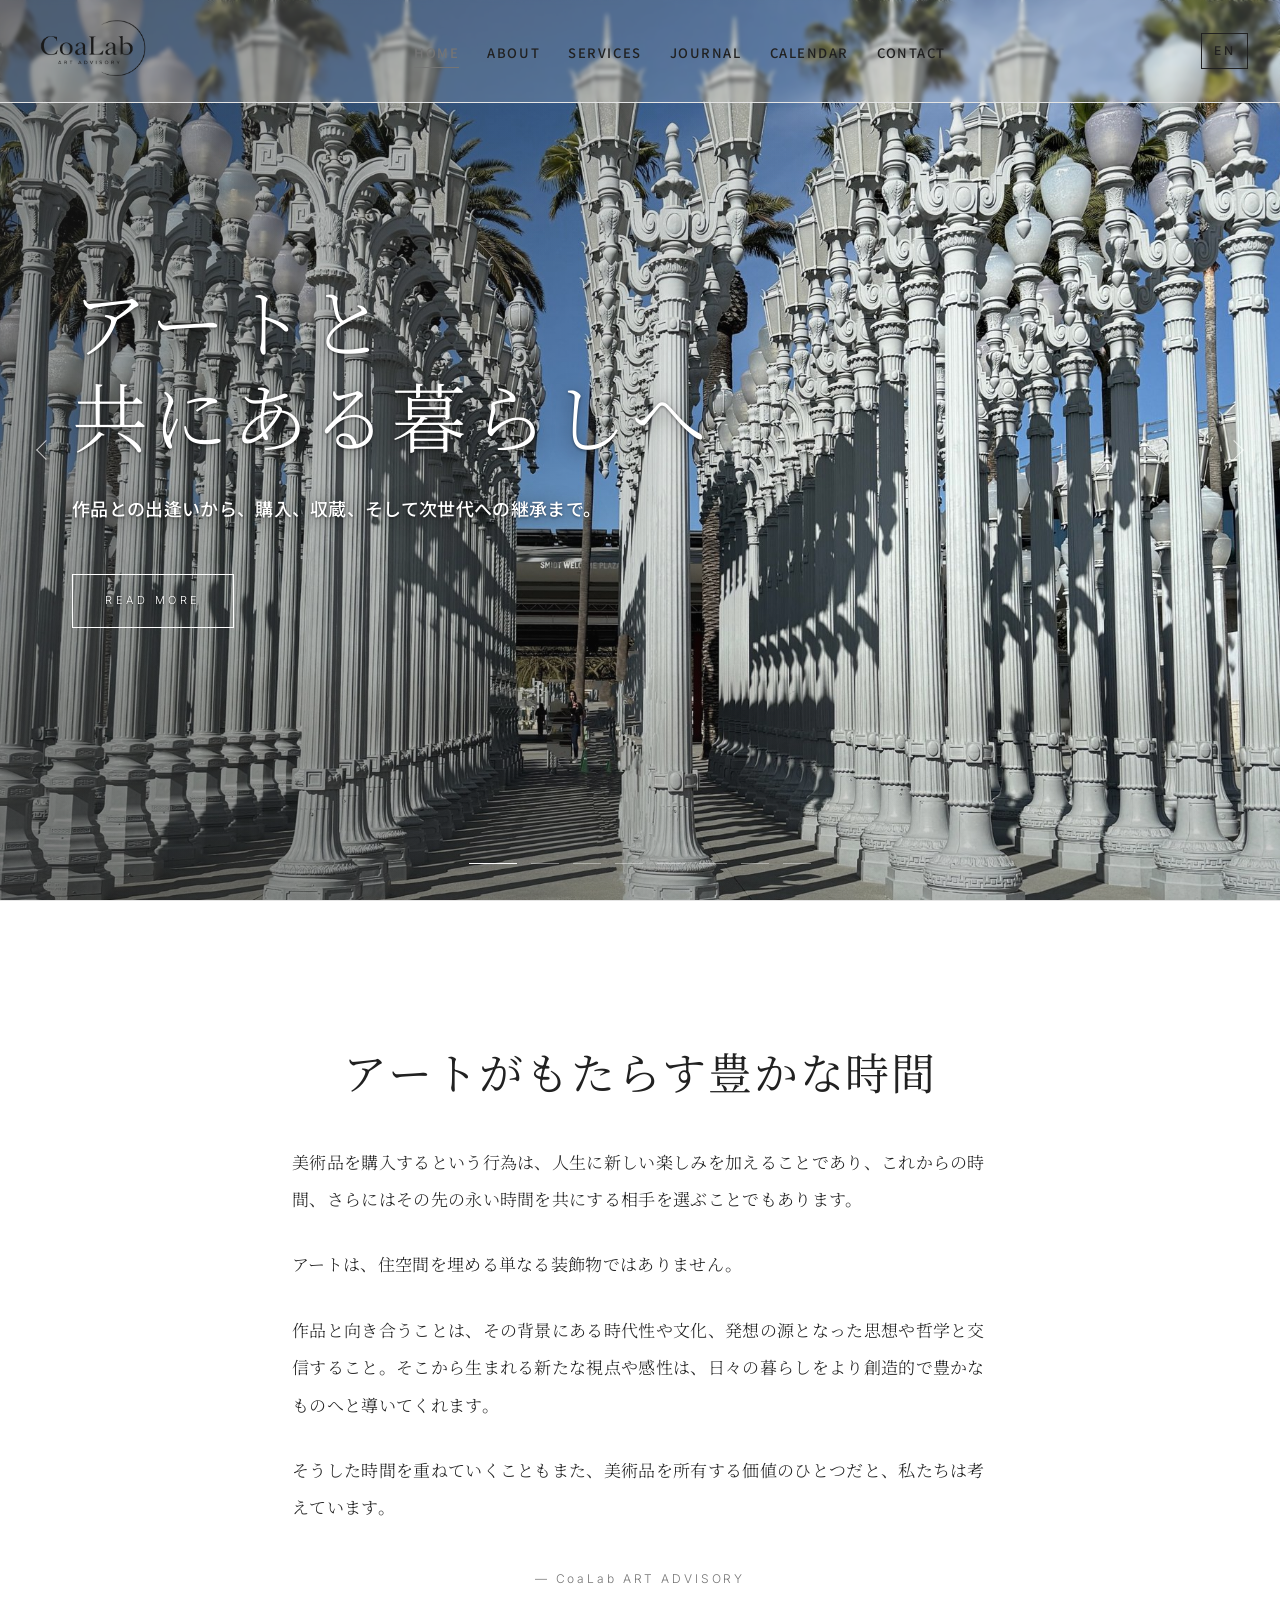
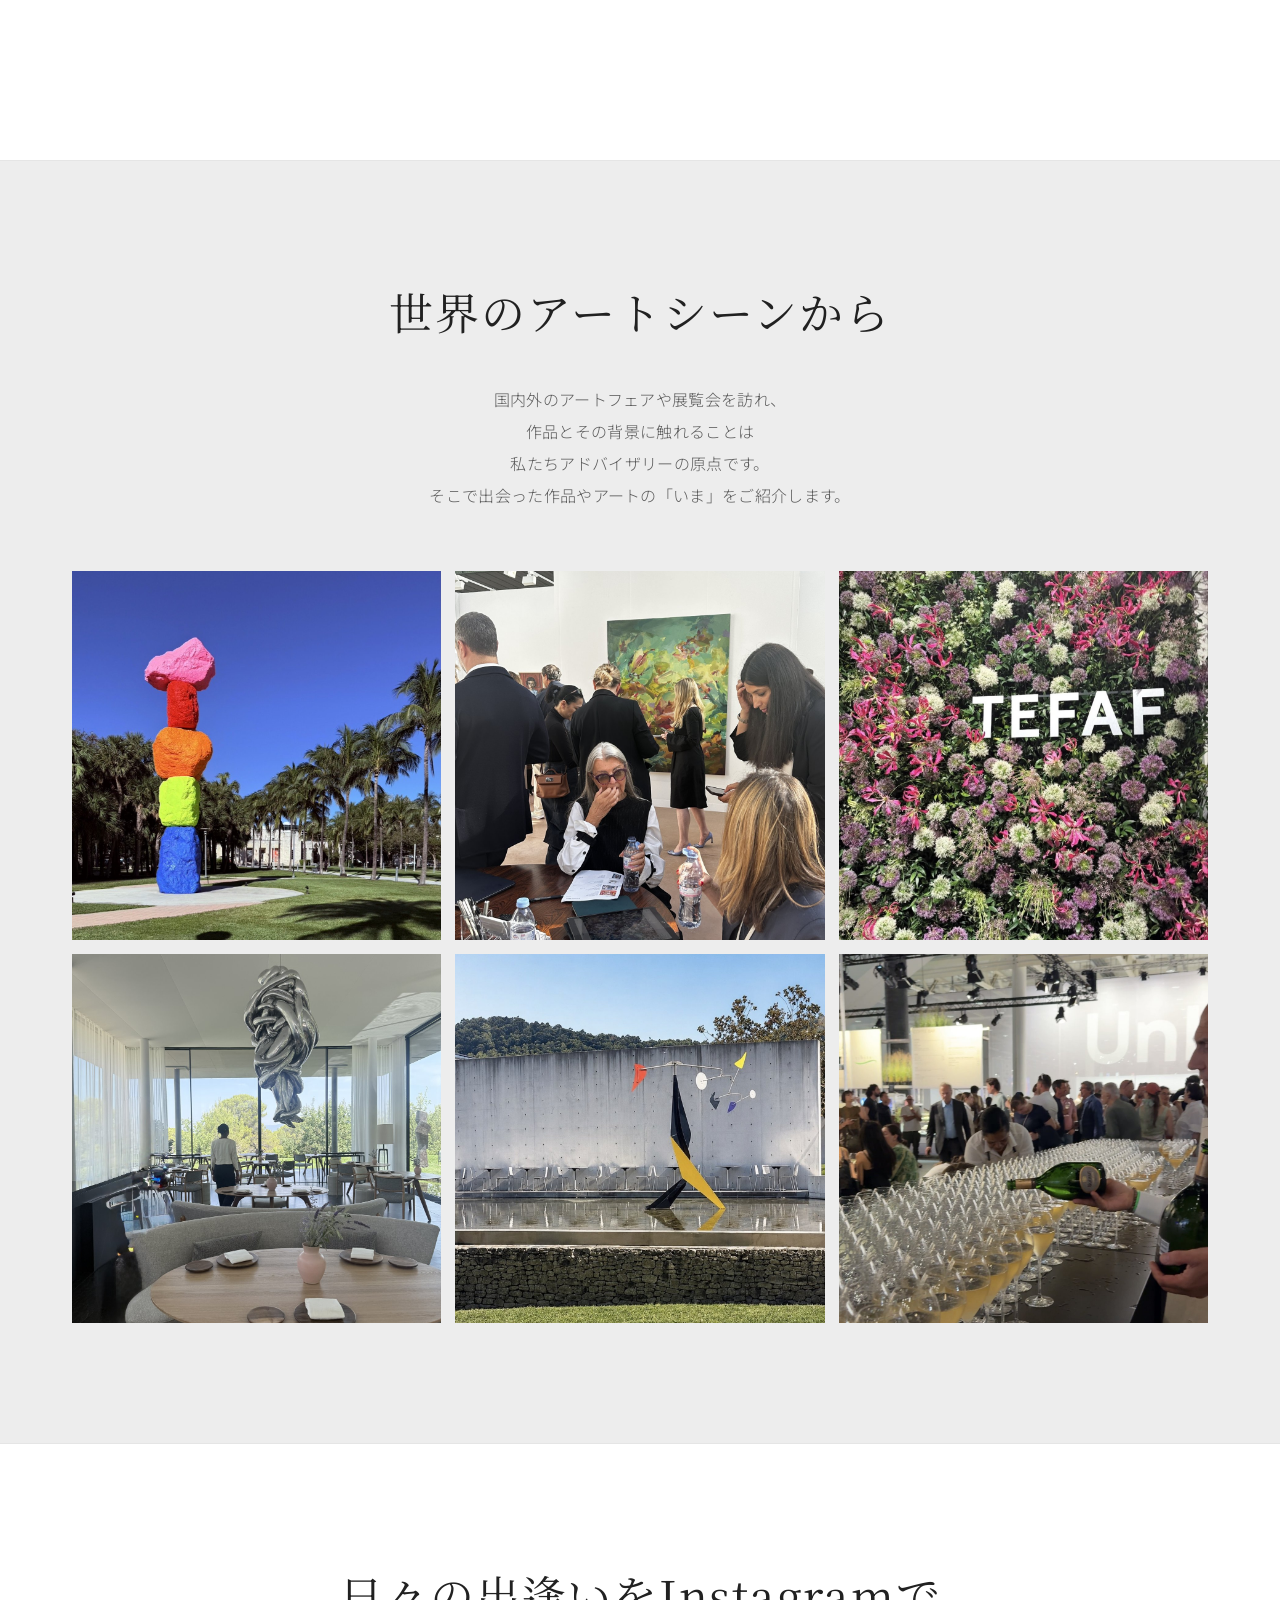
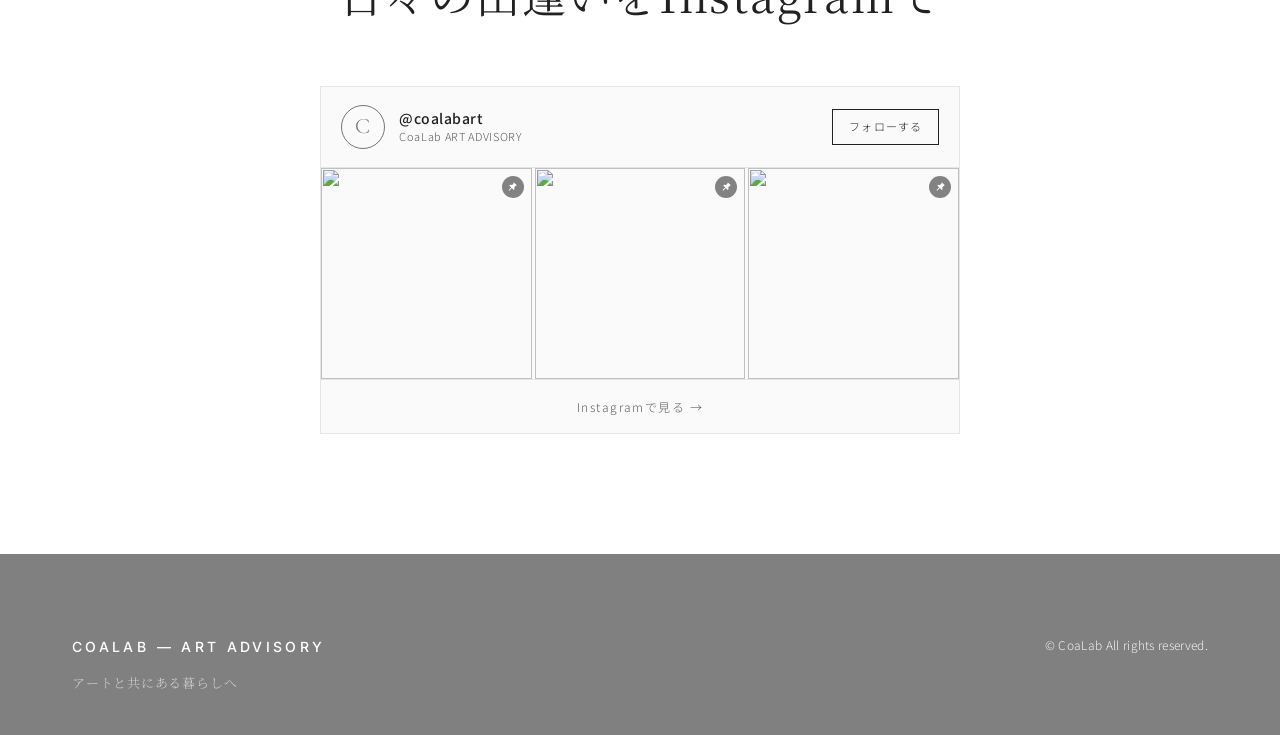
==== index.html @ 52666db5 "Journal hero: new red-wall salon photo (uncropped, replaces PC-crop variant) Co-Authored-By: Claude " ====
<!DOCTYPE html>
<html lang="ja" data-lang="ja">
<head>
<meta charset="UTF-8">
<meta name="viewport" content="width=device-width, initial-scale=1.0">
<title>CoaLab ART ADVISORY</title>
<meta name="description" content="CoaLabチームはプライマリーとセカンダリー市場で20年以上の経験を有しており、お客様の適切なコレクションと運用に貢献いたします。">
<link rel="canonical" href="https://www.coalabart.com/">
<link rel="preconnect" href="https://fonts.googleapis.com">
<link rel="preconnect" href="https://fonts.gstatic.com" crossorigin>
<link href="https://fonts.googleapis.com/css2?family=Cormorant+Garamond:ital,wght@0,300;0,400;0,500;1,300&family=Inter:wght@300;400;500&family=Noto+Sans+JP:wght@300;400;500&family=Noto+Serif+JP:wght@300;400;500&display=swap" rel="stylesheet">
<link rel="stylesheet" href="styles.css?v=20260827e">
</head>
<body class="page-sub">

<!-- ===== Header ===== -->
<header class="site-header" id="siteHeader">
  <div class="header-inner">
    <a href="index.html" class="logo">
      <img class="logo-img logo-img-dark" src="images/logo-dark.png" alt="CoaLab ART ADVISORY" width="1529" height="747"><img class="logo-img logo-img-white" src="images/logo-white.png" alt="" aria-hidden="true" width="1529" height="747">
    </a>

    <nav class="nav" id="primaryNav">
      <ul>
        <li><a href="index.html" class="is-active">Home</a></li>
        <li><a href="about.html">About</a></li>
        <li><a href="services.html">Services</a></li>
        <li><a href="journal.html">Journal</a></li>
        <li><a href="calendar.html">Calendar</a></li>
        <li><a href="contact.html">Contact</a></li>
      </ul>
    </nav>

    <div class="header-tools">
      <button class="lang-toggle" id="langToggle" aria-label="Language toggle">
        <span class="lang-ja">EN</span><span class="lang-en">JA</span>
      </button>
      <button class="menu-toggle" id="menuToggle" aria-label="Menu" aria-expanded="false">
        <span></span><span></span><span></span>
      </button>
    </div>
  </div>
</header>

<!-- ===== Hero ===== -->
<section class="hero" id="top">
  <div class="hero-slides" id="heroSlides">
    <!-- クライアント指定アルバム【HP】HOME_画像 の8枚 -->
    <div class="hero-slide is-active" style="background-image:url('images/hero-01.jpg?v=20260823a')"></div>
    <div class="hero-slide" style="background-image:url('images/hero-02.jpg?v=20260823a')"></div>
    <div class="hero-slide" style="background-image:url('images/hero-03.jpg?v=20260823a')"></div>
    <div class="hero-slide" style="background-image:url('images/hero-04.jpg?v=20260823a')"></div>
    <div class="hero-slide" style="background-image:url('images/hero-05.jpg?v=20260823a')"></div>
    <div class="hero-slide" style="background-image:url('images/hero-06.jpg?v=20260823a')"></div>
    <div class="hero-slide" style="background-image:url('images/hero-07.jpg?v=20260823a')"></div>
    <div class="hero-slide" style="background-image:url('images/hero-08.jpg?v=20260823a')"></div>
  </div>
  <div class="hero-overlay"></div>
  <div class="hero-content">
    <h1 class="hero-title">
      <span class="lang-ja">アートと<br>共にある暮らしへ</span>
      <span class="lang-en">A Life,<br>Lived Alongside Art.</span>
    </h1>
    <p class="hero-sub">
      <span class="lang-ja"><span class="pw">作品との出逢いから、</span><span class="pw">購入、収蔵、</span><span class="pw">そして次世代への継承まで。</span></span>
      <span class="lang-en">From the first encounter, through acquisition and care, to the next generation.</span>
    </p>
    <a href="#statement" class="hero-cta">
      <span class="lang-ja">READ MORE</span>
      <span class="lang-en">READ MORE</span>
    </a>
  </div>
  <button type="button" class="hero-arrow hero-arrow-prev" id="heroPrev" aria-label="Previous image"><span></span></button>
  <button type="button" class="hero-arrow hero-arrow-next" id="heroNext" aria-label="Next image"><span></span></button>
  <div class="hero-dots" id="heroDots"></div>
</section>

<!-- ===== Statement ===== -->
<section class="section statement" id="statement">
  <div class="container narrow">
    <h2 class="section-title">
      <span class="lang-ja"><span class="pw">アートがもたらす</span><span class="pw">豊かな時間</span></span>
      <span class="lang-en">Time, Enriched by Art</span>
    </h2>
    <div class="statement-body">
      <p>
        <span class="lang-ja">美術品を購入するという行為は、人生に新しい楽しみを加えることであり、これからの時間、さらにはその先の永い時間を共にする相手を選ぶことでもあります。</span>
        <span class="lang-en">To acquire a work of art is to add a new pleasure to one's life — and, at the same time, to choose a companion for the years ahead, and for the long years beyond them.</span>
      </p>
      <p>
        <span class="lang-ja">アートは、住空間を埋める単なる装飾物ではありません。</span>
        <span class="lang-en">Art is not mere decoration to fill a living space.</span>
      </p>
      <p>
        <span class="lang-ja">作品と向き合うことは、その背景にある時代性や文化、発想の源となった思想や哲学と交信すること。そこから生まれる新たな視点や感性は、日々の暮らしをより創造的で豊かなものへと導いてくれます。</span>
        <span class="lang-en">To face a work is to be in conversation with the era and culture behind it, and with the thought and philosophy from which it sprang. The new perspectives and sensibilities born of that exchange lead daily life toward something more creative and more abundant.</span>
      </p>
      <p>
        <span class="lang-ja">そうした時間を重ねていくこともまた、美術品を所有する価値のひとつだと、私たちは考えています。</span>
        <span class="lang-en">The accumulation of such time is, we believe, one of the true values of owning art.</span>
      </p>
      <p class="statement-signature">
        <span class="lang-ja">— CoaLab ART ADVISORY</span>
        <span class="lang-en">— CoaLab ART ADVISORY</span>
      </p>
    </div>
  </div>
</section>

<!-- ===== Gallery / Record ===== -->
<section class="section gallery" id="gallery">
  <div class="container">
    <div class="section-heading center">
      <h2 class="section-title">
        <span class="lang-ja"><span class="pw">世界の</span><span class="pw">アートシーンから</span></span>
        <span class="lang-en">From the World's Art Scenes</span>
      </h2>
      <p class="section-lead">
        <span class="lang-ja">国内外のアートフェアや展覧会を訪れ、<br>作品とその背景に触れることは<br>私たちアドバイザリーの原点です。<br>そこで出会った作品やアートの「いま」をご紹介します。</span>
        <span class="lang-en">Visiting art fairs and exhibitions at home and abroad —<br>encountering works and their stories is where our advisory begins.<br>Here we share the works we have met, and the "now" of art.</span>
      </p>
    </div>

    <!-- クライアント指定アルバム【HP】世界のアートシーンから の6枚（PC 3×2 / スマホ 2×3） -->
    <div class="gallery-grid">
      <figure class="gallery-item"><img src="images/record-01.jpg" alt="" loading="lazy"></figure>
      <figure class="gallery-item"><img src="images/record-02.jpg" alt="" loading="lazy"></figure>
      <figure class="gallery-item"><img src="images/record-03.jpg" alt="" loading="lazy"></figure>
      <figure class="gallery-item"><img src="images/record-04.jpg" alt="" loading="lazy"></figure>
      <figure class="gallery-item"><img src="images/record-05.jpg" alt="" loading="lazy"></figure>
      <figure class="gallery-item"><img src="images/record-06.jpg" alt="" loading="lazy"></figure>
    </div>
  </div>
</section>

<!-- ===== Instagram (モック) =====
  イメージ確認用のハリボテ。実運用ではサードパーティのフィードウィジェット
  （Behold / LightWidget 等）か Graph API 連携に差し替える想定。
  先頭3コマの pin バッジは「Instagram側のピン留めで表示順を管理する」運用イメージ。
-->
<section class="section instagram" id="instagram">
  <div class="container narrow">
    <div class="section-heading center">
      <h2 class="section-title">
        <span class="lang-ja"><span class="pw">日々の出逢いを</span><span class="pw">Instagramで</span></span>
        <span class="lang-en">Daily encounters, on Instagram</span>
      </h2>
    </div>

    <div class="ig-card">
      <div class="ig-header">
        <span class="ig-avatar" id="igAvatar">C</span>
        <div class="ig-id">
          <a class="ig-handle" href="https://www.instagram.com/coalabart/" target="_blank" rel="noopener">@coalabart</a>
          <span class="ig-name">CoaLab ART ADVISORY</span>
        </div>
        <a class="ig-follow" href="https://www.instagram.com/coalabart/" target="_blank" rel="noopener">
          <span class="lang-ja">フォローする</span><span class="lang-en">Follow</span>
        </a>
      </div>

      <!-- 下記3タイルはフォールバック。Behold連携で投稿が取得できると差し替わります -->
      <div class="ig-grid" id="igGrid">
        <a class="ig-tile is-pinned" href="https://www.instagram.com/coalabart/" target="_blank" rel="noopener"><img src="images/exhibition-signage.jpg" alt="" loading="lazy"></a>
        <a class="ig-tile is-pinned" href="https://www.instagram.com/coalabart/" target="_blank" rel="noopener"><img src="images/salon-hang.jpg" alt="" loading="lazy"></a>
        <a class="ig-tile is-pinned" href="https://www.instagram.com/coalabart/" target="_blank" rel="noopener"><img src="images/installation-fair.jpg" alt="" loading="lazy"></a>
      </div>

      <a class="ig-more" href="https://www.instagram.com/coalabart/" target="_blank" rel="noopener">
        <span class="lang-ja">Instagramで見る →</span>
        <span class="lang-en">View on Instagram →</span>
      </a>
    </div>
  </div>
</section>

<!-- ===== Footer ===== -->
<footer class="site-footer">
  <div class="container">
    <div class="footer-inner">
      <div class="footer-brand">
        <p class="footer-logo">COALAB — ART ADVISORY</p>
        <p class="footer-tagline">
          <span class="lang-ja">アートと共にある暮らしへ</span>
          <span class="lang-en">A life, lived alongside art.</span>
        </p>
      </div>
      <div class="footer-meta">
        <p>© CoaLab All rights reserved.</p>
      </div>
    </div>
  </div>
</footer>

<script src="script.js?v=20260827e"></script>

<!-- Instagram連携 (Behold JSONフィード): 最新投稿でタイルを差し替え。
     取得失敗・0件（例: コラボ投稿はAPI対象外）の間は上の静的タイルを表示 -->
<script>
(function () {
  var FEED_URL = 'https://feeds.behold.so/tSVUAa0IjbqtCO68K0wp';
  var grid = document.getElementById('igGrid');
  if (!grid || !window.fetch) return;

  function esc(s) {
    return String(s).replace(/[&<>"']/g, function (c) {
      return { '&': '&amp;', '<': '&lt;', '>': '&gt;', '"': '&quot;', "'": '&#39;' }[c];
    });
  }

  fetch(FEED_URL)
    .then(function (r) { if (!r.ok) throw new Error(r.status); return r.json(); })
    .then(function (data) {
      var avatar = document.getElementById('igAvatar');
      if (avatar && /^https?:\/\//.test(data.profilePictureUrl || '')) {
        avatar.innerHTML = '<img src="' + esc(data.profilePictureUrl) + '" alt="@coalabart">';
      }
      var posts = (data.posts || []).slice(0, 3);
      if (!posts.length) return;
      grid.innerHTML = posts.map(function (p) {
        var img = (p.sizes && p.sizes.medium && p.sizes.medium.mediaUrl) || p.mediaUrl || '';
        var alt = p.altText || p.prunedCaption || '';
        if (!img || !/^https?:\/\//.test(p.permalink || '')) return '';
        return '<a class="ig-tile" href="' + esc(p.permalink) + '" target="_blank" rel="noopener">'
          + '<img src="' + esc(img) + '" alt="' + esc(alt.slice(0, 120)) + '" loading="lazy"></a>';
      }).join('');
    })
    .catch(function () { /* フォールバック表示のまま */ });
})();
</script>
</body>
</html>
---- styles.css ----
/* ===== Reset & Base ===== */
*, *::before, *::after { box-sizing: border-box; }
html, body { margin: 0; padding: 0; }
img { display: block; max-width: 100%; height: auto; }
a { color: inherit; text-decoration: none; }
button { font: inherit; cursor: pointer; background: none; border: 0; padding: 0; color: inherit; }
ul, ol, dl { margin: 0; padding: 0; list-style: none; }
h1, h2, h3, h4, p { margin: 0; }

/* ===================================================================
   Palette — White / Gray（2026-08 クライアント指定：背景=白、帯=グレー）
   旧 Powder Petal 配色は git 履歴参照
   =================================================================== */
:root {
  --color-bg: #FFFFFF;        /* 地色：白 */
  --color-bg-alt: #EDEDED;    /* 淡グレーの帯 */
  --color-surface: #FAFAFA;   /* カード、タイル */
  --color-ink: #212121;
  --color-ink-soft: #5C5C5C;
  --color-line: #C7C7C7;
  --color-line-soft: #E5E5E5;
  --color-accent: #757575;
  --color-footer-bg: #808080; /* フッター帯：グレー */
  --color-footer-ink: rgba(255,255,255,0.9);
  --bg-rgb: 255, 255, 255;    /* ヘッダーの背景（スクロール時） */
  --overlay-rgb: 32, 32, 32;  /* 写真のオーバーレイと影 */

  /* 写真の上に乗る文字・線は常に明色 */
  --color-on-dark: #FFFFFF;
  --on-dark-rgb: 255, 255, 255;

  --serif-jp: "Noto Serif JP", "Hiragino Mincho ProN", "YuMincho", "Yu Mincho", serif;
  --serif-en: "Cormorant Garamond", "Georgia", serif;
  --sans-jp: "Noto Sans JP", "Hiragino Sans", "Yu Gothic", sans-serif;
  --sans-en: "Inter", "Helvetica Neue", Arial, sans-serif;
  --ease: cubic-bezier(.4,.0,.2,1);
}

html { scroll-behavior: smooth; }

/* ===== 行割り調整（字余り対策） =====
   見出し: 各行がなるべく均等になるよう折り返し（1〜2文字の字余りを防ぐ）
   本文:   最終行が極端に短くならないよう調整
   ※ 非対応ブラウザでは従来どおりの折り返しになるだけで害はない */
h1, h2, h3, .section-title, .hero-title, .page-hero-title, .profile-name {
  text-wrap: balance;
  word-break: auto-phrase; /* 日本語を文節単位で折り返す（対応ブラウザのみ） */
}
p, dd, .section-lead, .lead {
  text-wrap: pretty;
}
/* Safari の text-wrap: pretty は段落全体を組み直すため、行幅の狭いスマホでは
   各行が短く切られて右端が不揃いになる。スマホでは通常の折り返しに戻す */
@media (max-width: 640px) {
  p, dd, .section-lead, .lead { text-wrap: wrap; }
}
/* 文節単位の折り返し固定: .pwで囲んだ語句の途中では改行しない
   （Safariはword-break: auto-phrase非対応のため、重要な見出しは明示指定） */
.pw { display: inline-block; }
/* スマホのみ有効な改行（クライアント指定の改行位置） */
.br-sp { display: none; }
/* PCのみ有効な改行 */
@media (max-width: 640px) { .br-pc { display: none; } }
@media (max-width: 640px) { .br-sp { display: inline; } }
body {
  background: var(--color-bg);
  color: var(--color-ink);
  font-family: var(--sans-jp);
  font-weight: 300;
  font-size: 16px;
  line-height: 1.8;
  -webkit-font-smoothing: antialiased;
  -moz-osx-font-smoothing: grayscale;
  letter-spacing: 0.02em;
}

/* Language visibility: default JP */
.lang-en { display: none; }
[data-lang="en"] .lang-ja { display: none; }
[data-lang="en"] .lang-en { display: inline; }
[data-lang="en"] body, [data-lang="en"] {
  font-family: var(--sans-en);
}

/* ===== Layout helpers ===== */
.container {
  max-width: 1200px;
  margin: 0 auto;
  padding: 0 32px;
}
.container.narrow {
  max-width: 760px;
}
.center { text-align: center; }

.section {
  padding: 120px 0;
  border-top: 1px solid var(--color-line-soft);
}
/* トップ画像直後のセクションは上余白を詰める（画像→本文のつながりを近く） */
.page-hero + .section { padding-top: 64px; }
@media (max-width: 960px) { .page-hero + .section { padding-top: 48px; } }
.section:first-of-type { border-top: 0; }

.section-label {
  font-family: var(--sans-en);
  font-size: 11px;
  letter-spacing: 0.32em;
  color: var(--color-accent);
  margin-bottom: 24px;
  text-transform: uppercase;
  font-weight: 400;
}
.section-title {
  font-family: var(--serif-jp);
  font-weight: 400;
  font-size: clamp(28px, 3.6vw, 44px);
  line-height: 1.4;
  letter-spacing: 0.04em;
  margin-bottom: 40px;
  color: var(--color-ink);
}
[data-lang="en"] .section-title { font-family: var(--serif-en); font-weight: 400; letter-spacing: 0.02em; }
.section-lead {
  font-size: 16px;
  line-height: 2;
  color: var(--color-ink-soft);
  max-width: 720px; /* 明示的な<br>の行が意図しない位置で折り返さない幅 */
  margin: 0 auto 60px;
}
.section-heading { margin-bottom: 60px; }
.section-heading.center { text-align: center; }

/* ===== Header ===== */
.site-header {
  position: fixed;
  top: 0; left: 0; right: 0;
  z-index: 100;
  background: rgba(var(--bg-rgb), 0);
  transition: background 0.4s var(--ease), border-color 0.4s var(--ease);
  border-bottom: 1px solid transparent;
}
.site-header.is-scrolled {
  background: rgba(var(--bg-rgb), 0.16); /* ほぼ素通し。うっすら白がかかる程度 */
  border-bottom-color: var(--color-line-soft);
  backdrop-filter: blur(2px);
  -webkit-backdrop-filter: blur(2px);
}
.header-inner {
  max-width: 1400px;
  margin: 0 auto;
  padding: 20px 32px;
  display: flex;
  align-items: center;
  justify-content: space-between;
  gap: 24px;
}
.logo {
  display: flex;
  align-items: center;
  gap: 14px;
  color: var(--color-ink);
  transition: color 0.3s var(--ease);
}
.site-header:not(.is-scrolled) .logo { color: var(--color-on-dark); }
.logo-mark {
  display: flex;
  flex-direction: column;
  align-items: center;
  gap: 5px;
  font-family: var(--serif-en);
  font-weight: 500;
  font-size: 25px;
  letter-spacing: 0.05em;
  line-height: 1;
}
.logo-sub {
  font-family: var(--sans-en);
  font-size: 7.5px;
  font-weight: 500;
  letter-spacing: 0.42em;
  text-indent: 0.42em;
}
/* 画像ロゴ（クライアント支給）。ヒーロー上では白、スクロール後・下層ページでは黒を表示 */
.logo-img { display: block; height: 62px; width: auto; }
@media (max-width: 960px) { .logo-img { height: 50px; } }
.logo-img-white { display: none; }
.site-header:not(.is-scrolled) .logo-img-dark { display: none; }
.site-header:not(.is-scrolled) .logo-img-white { display: block; filter: drop-shadow(0 1px 6px rgba(0,0,0,0.55)); }
/* 明るい写真の上でもナビが読めるよう、ヒーロー上では文字に影を付ける */
.site-header:not(.is-scrolled) .nav a,
.site-header:not(.is-scrolled) .lang-toggle { text-shadow: 0 1px 3px rgba(0,0,0,0.5), 0 1px 10px rgba(0,0,0,0.45); }
.logo-text {
  font-family: var(--sans-en);
  font-size: 11px;
  letter-spacing: 0.24em;
  font-weight: 500;
}
.nav ul {
  display: flex;
  gap: 28px;
}
.nav a {
  font-family: var(--sans-en);
  font-size: 13.5px;
  font-weight: 500;
  letter-spacing: 0.18em;
  text-transform: uppercase;
  color: var(--color-ink);
  position: relative;
  padding: 6px 0;
  transition: color 0.3s var(--ease);
}
.site-header:not(.is-scrolled) .nav a { color: var(--color-on-dark); }
.nav a::after {
  content: '';
  position: absolute;
  bottom: 0;
  left: 0;
  width: 0;
  height: 1px;
  background: currentColor;
  transition: width 0.4s var(--ease);
}
.nav a:hover::after { width: 100%; }
[data-lang="ja"] .nav a { font-family: var(--sans-jp); font-size: 13px; letter-spacing: 0.12em; }

.header-tools {
  display: flex;
  align-items: center;
  gap: 16px;
}
.lang-toggle {
  font-family: var(--sans-en);
  font-size: 12px;
  font-weight: 500;
  letter-spacing: 0.2em;
  border: 1px solid currentColor;
  padding: 6px 12px;
  color: var(--color-ink);
  transition: color 0.3s var(--ease), background 0.3s var(--ease);
}
.site-header:not(.is-scrolled) .lang-toggle { color: var(--color-on-dark); }
.lang-toggle:hover { background: var(--color-ink); color: var(--color-bg); }
.site-header:not(.is-scrolled) .lang-toggle:hover { background: var(--color-surface); color: var(--color-ink); }

.menu-toggle {
  display: none;
  width: 28px;
  height: 22px;
  position: relative;
  color: var(--color-ink);
}
.site-header:not(.is-scrolled) .menu-toggle { color: var(--color-on-dark); }
.menu-toggle span {
  display: block;
  width: 100%;
  height: 1px;
  background: currentColor;
  position: absolute;
  left: 0;
  transition: transform 0.3s var(--ease), opacity 0.3s var(--ease), top 0.3s var(--ease);
}
.menu-toggle span:nth-child(1) { top: 4px; }
.menu-toggle span:nth-child(2) { top: 11px; }
.menu-toggle span:nth-child(3) { top: 18px; }
.menu-toggle.is-open span:nth-child(1) { top: 11px; transform: rotate(45deg); }
.menu-toggle.is-open span:nth-child(2) { opacity: 0; }
.menu-toggle.is-open span:nth-child(3) { top: 11px; transform: rotate(-45deg); }

/* ===== Hero ===== */
.hero {
  position: relative;
  height: 100vh;
  min-height: 600px;
  overflow: hidden;
  color: var(--color-on-dark);
}
.hero-slides {
  position: absolute;
  inset: -10px; /* ぼかしで縁がにじまないよう画面外まで広げる（.heroがoverflow:hidden） */
}
.hero-slide {
  position: absolute;
  inset: 0;
  background-size: cover;
  background-position: center;
  opacity: 0;
  transition: opacity 1.6s var(--ease), transform 8s var(--ease);
  transform: scale(1.02);
}
.hero-slide.is-active {
  opacity: 1;
  transform: scale(1.08);
}
.hero-overlay {
  position: absolute;
  inset: 0;
  /* 文字が乗る左側だけ濃くし、写真の主役が写る右側は素のまま見せる
     （ぼかしをかけずにコピーの可読性を確保するため） */
  /* 全面を暗くせず、コピーが乗る左側と下端(ドット)だけを暗くする。
     可読性の主役は文字側の text-shadow に移した */
  background:
    linear-gradient(90deg, rgba(var(--overlay-rgb),0.48) 0%, rgba(var(--overlay-rgb),0.20) 42%, rgba(var(--overlay-rgb),0) 72%),
    linear-gradient(180deg, rgba(var(--overlay-rgb),0.12) 0%, rgba(var(--overlay-rgb),0) 30%, rgba(var(--overlay-rgb),0) 72%, rgba(var(--overlay-rgb),0.28) 100%);
}
.hero-content {
  position: relative;
  z-index: 2;
  height: 100%;
  max-width: 1200px;
  margin: 0 auto;
  padding: 0 32px;
  display: flex;
  flex-direction: column;
  justify-content: center;
  align-items: flex-start;
  text-shadow: 0 1px 3px rgba(0,0,0,0.45), 0 2px 18px rgba(0,0,0,0.5); /* 明るい写真の上でもコピーが沈まないように（フィルターを薄くした分こちらで担保） */
}
.hero-eyebrow {
  font-family: var(--sans-en);
  font-size: 11px;
  letter-spacing: 0.36em;
  text-transform: uppercase;
  margin-bottom: 24px;
  opacity: 0.85;
  font-weight: 400;
}
[data-lang="ja"] .hero-eyebrow { font-family: var(--sans-jp); letter-spacing: 0.2em; font-size: 12px; }
.hero-title {
  font-family: var(--serif-jp);
  font-weight: 300;
  font-size: clamp(36px, 6vw, 76px);
  line-height: 1.25;
  letter-spacing: 0.05em;
  margin-bottom: 28px;
  max-width: 800px;
}
[data-lang="en"] .hero-title { font-family: var(--serif-en); font-weight: 300; letter-spacing: 0.01em; }
.hero-sub {
  font-size: 18px;
  font-weight: 500;
  line-height: 2;
  max-width: 560px;
  color: #ffffff;
  opacity: 1;
  margin-bottom: 48px;
}
.hero-cta {
  font-family: var(--sans-en);
  font-size: 11px;
  letter-spacing: 0.32em;
  border: 1px solid var(--color-on-dark);
  padding: 16px 32px;
  transition: background 0.3s var(--ease), color 0.3s var(--ease);
}
.hero-cta:hover { background: var(--color-surface); color: var(--color-ink); }

.hero-dots {
  position: absolute;
  bottom: 36px;
  left: 50%;
  transform: translateX(-50%);
  z-index: 3;
  display: flex;
  gap: 14px;
}
.hero-dots button {
  width: 28px;
  height: 1px;
  background: rgba(var(--on-dark-rgb),0.4);
  transition: background 0.3s var(--ease), width 0.3s var(--ease);
}
.hero-dots button.is-active { background: var(--color-surface); width: 48px; }
/* 手動送り用の矢印（自動再生は廃止） */
.hero-arrow {
  position: absolute;
  top: 50%;
  z-index: 3;
  width: 56px;
  height: 56px;
  margin-top: -28px;
  display: flex;
  align-items: center;
  justify-content: center;
  color: var(--color-on-dark);
  opacity: 0.7;
  transition: opacity 0.3s var(--ease);
}
.hero-arrow:hover { opacity: 1; }
.hero-arrow-prev { left: 18px; }
.hero-arrow-next { right: 18px; }
.hero-arrow span {
  display: block;
  width: 14px;
  height: 14px;
  border-top: 1px solid currentColor;
  border-right: 1px solid currentColor;
  transform: rotate(45deg);
}
.hero-arrow-prev span { transform: rotate(-135deg); }
@media (max-width: 640px) { .hero-arrow { display: none; } } /* スマホはスワイプ操作 */

/* ===== Statement ===== */
.statement { background: var(--color-bg); text-align: center; padding: 140px 0; }
.statement .section-label { display: inline-block; }
.statement-body p {
  font-family: var(--serif-jp);
  font-size: 17px;
  line-height: 2.2;
  color: var(--color-ink);
  margin-bottom: 28px;
  text-align: left;
}
[data-lang="en"] .statement-body p { font-family: var(--serif-en); font-size: 19px; line-height: 1.85; letter-spacing: 0.01em; }
.statement-signature {
  font-family: var(--sans-en) !important;
  font-size: 12px !important;
  letter-spacing: 0.24em;
  color: var(--color-accent) !important;
  margin-top: 40px !important;
  text-align: center !important;
}

/* ===== Concept ===== */
.concept { background: var(--color-bg-alt); }
.concept-grid {
  display: grid;
  grid-template-columns: 5fr 6fr;
  gap: 80px;
  align-items: start;
}
.concept-image {
  position: sticky;
  top: 120px;
}
.concept-image img {
  width: 100%;
  height: auto; /* 構図の左右を切らず、写真そのままの比率で見せる */
}
.concept-text .lead {
  font-family: var(--serif-jp);
  font-size: 18px;
  line-height: 2;
  color: var(--color-ink);
  margin-bottom: 48px;
  padding-bottom: 36px;
  border-bottom: 1px solid var(--color-line);
}
.concept-text .lead p + p { margin-top: 1.5em; }
[data-lang="en"] .concept-text .lead { font-family: var(--serif-en); font-size: 20px; line-height: 1.7; }
.concept-list li {
  margin-bottom: 36px;
  padding-left: 0;
}
.concept-list h3 {
  font-family: var(--serif-jp);
  font-weight: 500;
  font-size: 19px;
  letter-spacing: 0.06em;
  margin-bottom: 12px;
  color: var(--color-ink);
}
[data-lang="en"] .concept-list h3 { font-family: var(--serif-en); font-weight: 500; letter-spacing: 0.02em; font-size: 22px; }
.concept-list p {
  font-size: 15px;
  line-height: 2;
  color: var(--color-ink-soft);
}

/* ===== Services ===== */
.services-grid {
  display: grid;
  grid-template-columns: repeat(2, 1fr);
  gap: 48px;
}
.service-card {
  background: var(--color-surface);
  border: 1px solid var(--color-line-soft);
  transition: transform 0.4s var(--ease), box-shadow 0.4s var(--ease);
}
.service-card:hover {
  transform: translateY(-4px);
  box-shadow: 0 24px 48px -24px rgba(var(--overlay-rgb),0.18);
}
.service-thumb {
  width: 100%;
  height: 280px;
  background-size: cover;
  background-position: center;
}
.service-body { padding: 40px 36px 44px; }
.service-icon {
  width: 46px;
  height: 46px;
  margin: 0 auto 22px; /* PCもモバイル同様に中央 */
  color: var(--color-accent);
}
.service-icon svg { width: 100%; height: 100%; }
.service-num {
  font-family: var(--serif-en);
  font-style: italic;
  font-size: 14px;
  color: var(--color-accent);
  text-align: center; /* PCもモバイル同様に中央 */
  letter-spacing: 0.1em;
  margin-bottom: 16px;
}
.service-card h3 {
  font-family: var(--serif-jp);
  font-weight: 500;
  font-size: 22px;
  text-align: center; /* PCもモバイル同様に中央 */
  letter-spacing: 0.04em;
  margin-bottom: 20px;
  line-height: 1.4;
}
[data-lang="en"] .service-card h3 { font-family: var(--serif-en); font-weight: 500; font-size: 26px; letter-spacing: 0.01em; }
.service-card p {
  font-size: 14.5px;
  line-height: 2;
  color: var(--color-ink-soft);
}

/* ===== Profile ===== */
.profile { background: var(--color-bg); }
.profile-grid {
  display: grid;
  grid-template-columns: 7fr 5fr;
  gap: 80px;
  align-items: center;
}
.profile-name {
  font-family: var(--serif-en);
  font-weight: 500;
  font-size: 26px;
  letter-spacing: 0.06em;
  color: var(--color-ink);
  margin-bottom: 28px;
}
.profile-name small {
  font-size: 13px;
  letter-spacing: 0.18em;
  color: var(--color-accent);
  margin-left: 14px;
}
.profile-text p {
  font-size: 15.5px;
  line-height: 1.9;
  color: var(--color-ink);
  margin-bottom: 18px;
}
.profile-meta {
  border-top: 1px solid var(--color-line);
}
.profile-meta > div {
  display: grid;
  grid-template-columns: 140px 1fr;
  gap: 24px;
  padding: 20px 0;
  border-bottom: 1px solid var(--color-line-soft);
  align-items: baseline;
}
.profile-meta dt {
  font-family: var(--sans-en);
  font-size: 11px;
  letter-spacing: 0.24em;
  color: var(--color-accent);
  text-transform: uppercase;
}
[data-lang="ja"] .profile-meta dt { font-family: var(--sans-jp); letter-spacing: 0.12em; font-size: 12px; }
.profile-meta dd {
  font-size: 14.5px;
  line-height: 1.9;
  color: var(--color-ink);
  margin: 0;
}
.profile-image img {
  width: 100%;
  height: 600px;
  object-fit: cover;
}

/* ===== Gallery ===== */
.gallery { background: var(--color-bg-alt); }
/* クライアント指定の9枚を3×3で組む。全体が正方形の一枚板になり、下端が揃う */
.gallery-grid {
  display: grid;
  grid-template-columns: repeat(3, 1fr);
  gap: 14px;
}
.gallery-item {
  margin: 0;
  position: relative;
  overflow: hidden;
  background: var(--color-bg);
  cursor: pointer;
}
.gallery-item img {
  width: 100%;
  aspect-ratio: 1 / 1;
  object-fit: cover;
  transition: transform 1.2s var(--ease), filter 0.4s var(--ease);
}
.gallery-item:hover img { transform: scale(1.06); }
.gallery-item figcaption {
  position: absolute;
  inset: auto 0 0 0;
  padding: 18px 18px 16px;
  background: linear-gradient(180deg, transparent 0%, rgba(var(--overlay-rgb),0.78) 100%);
  color: var(--color-on-dark);
  font-size: 12px;
  line-height: 1.6;
  letter-spacing: 0.04em;
  opacity: 0;
  transform: translateY(8px);
  transition: opacity 0.4s var(--ease), transform 0.4s var(--ease);
}
.gallery-item:hover figcaption {
  opacity: 1;
  transform: translateY(0);
}

/* ===== Contact ===== */
.contact { background: var(--color-bg); padding: 140px 0; }
.contact .section-label.center { display: inline-block; margin: 0 auto 24px; }
.contact-lead {
  font-size: 16px;
  line-height: 2.1;
  color: var(--color-ink-soft);
  margin: 0 auto 60px;
  max-width: 600px;
}
.contact-methods {
  display: grid;
  grid-template-columns: repeat(3, 1fr);
  gap: 24px;
  margin-bottom: 60px;
}
.contact-method {
  display: block;
  padding: 36px 24px;
  border: 1px solid var(--color-line);
  text-align: center;
  background: var(--color-surface);
  transition: border-color 0.3s var(--ease), transform 0.3s var(--ease);
}
.contact-method:hover {
  border-color: var(--color-ink);
  transform: translateY(-3px);
}
.contact-label {
  font-family: var(--sans-en);
  font-size: 10px;
  letter-spacing: 0.32em;
  color: var(--color-accent);
  margin-bottom: 14px;
  font-weight: 500;
}
.contact-value {
  font-family: var(--serif-en);
  font-size: 18px;
  letter-spacing: 0.04em;
  color: var(--color-ink);
  margin-bottom: 12px;
}
.contact-note {
  font-size: 12px;
  color: var(--color-ink-soft);
  line-height: 1.6;
}
.contact-foot {
  font-size: 12px;
  color: var(--color-ink-soft);
  line-height: 1.8;
}

/* ===== Footer ===== */
.site-footer {
  background: var(--color-footer-bg);
  color: var(--color-footer-ink);
  padding: 80px 0 40px;
}
.footer-inner {
  display: flex;
  justify-content: space-between;
  gap: 40px;
  flex-wrap: wrap;
}
.footer-logo {
  font-family: var(--sans-en);
  font-size: 14px;
  letter-spacing: 0.24em;
  color: var(--color-on-dark);
  margin-bottom: 12px;
  font-weight: 500;
}
.footer-tagline {
  font-family: var(--serif-jp);
  font-size: 13px;
  letter-spacing: 0.06em;
  opacity: 0.7;
}
[data-lang="en"] .footer-tagline { font-family: var(--serif-en); }
.footer-meta {
  text-align: right;
  font-size: 12px;
  line-height: 1.8;
  max-width: 480px;
}
.footer-meta p + p { margin-top: 8px; opacity: 0.6; }

/* ===== Reveal-on-scroll ===== */
.reveal {
  opacity: 0;
  transform: translateY(24px);
  transition: opacity 0.9s var(--ease), transform 0.9s var(--ease);
}
.reveal.is-visible {
  opacity: 1;
  transform: translateY(0);
}
@media (prefers-reduced-motion: reduce) {
  .reveal { opacity: 1; transform: none; transition: none; }
  .hero-slide { transition: opacity 0.4s linear; transform: none; }
  .hero-slide.is-active { transform: none; }
  html { scroll-behavior: auto; }
}

/* ===== Responsive ===== */
@media (max-width: 960px) {
  .nav { display: none; }
  .nav.is-open {
    display: block;
    position: fixed;
    top: 72px;
    left: 0;
    right: 0;
    background: var(--color-bg);
    padding: 32px;
    border-top: 1px solid var(--color-line-soft);
  }
  .nav.is-open ul { flex-direction: column; gap: 20px; }
  .menu-toggle { display: block; }

  .concept-grid { grid-template-columns: 1fr; gap: 48px; }
  /* モバイルではヒーロー画像の直後に写真が重ならないよう、本文の後ろに回す */
  .concept-image { position: static; order: 2; }
  .concept-text { order: 1; }

  /* 肩書は名前の下に1行で（途中改行しない） */
  .profile-name small { display: block; margin-left: 0; margin-top: 12px; }

  .services-grid { grid-template-columns: 1fr; gap: 32px; }
  .service-thumb { height: 240px; }

  .profile-grid { grid-template-columns: 1fr; gap: 48px; }
  .profile-image img { height: 420px; }


  .contact-methods { grid-template-columns: 1fr; }

  .footer-inner { flex-direction: column; }
  .footer-meta { text-align: left; }

  .section { padding: 80px 0; }
  .hero { height: 100vh; min-height: 540px; }

  .header-inner { padding: 16px 20px; }
  .container { padding: 0 20px; }
  .logo-text { display: none; }
}

@media (max-width: 960px) {
  /* 0826: スマホの本文は左揃えで統一（中央揃えは見出しのみ） */
  .section-lead, .contact-lead { text-align: left; }
  /* サービスカード: 見出し・番号・アイコンは中央、本文は左揃え（0826指示） */
  .service-card .service-body { text-align: center; }
  .service-card .service-icon { margin-left: auto; margin-right: auto; }
  .service-card .service-body p { text-align: left; }
  .service-card .service-body p.service-num { text-align: center; }
  /* About Concept: 見出しは中央、本文は左のまま。4項目もタイトルのみ中央 */
  .concept-text .section-title { text-align: center; }
  .concept-list h3 { text-align: center; }
  /* Services のリード文は左揃え */
  .services .section-heading .section-lead { text-align: left; }
}
@media (max-width: 540px) {
  /* 狭い画面では3列だとタイルが小さすぎて写真が見えないため2列に（6枚 → 2×3） */
  .gallery-grid { grid-template-columns: repeat(2, 1fr); gap: 10px; }
  .profile-meta > div { grid-template-columns: 1fr; gap: 4px; }
  /* 「共にある暮らしへ。」が2行に割れないサイズに */
  .hero-title { font-size: 32px; }

  /* 縦長すぎる画面では横長写真がほとんど切り落とされるため高さを抑える。
     svh はアドレスバーの伸縮で高さが跳ねないようにするため（非対応環境は上のvhを使う） */
  .hero { height: 74vh; height: 74svh; min-height: 480px; }

  /* PC用の改行指定は狭い画面だと「改行＋折り返し」で行が細切れになるため無効化し、
     行を埋めながら折り返させる（語の途中で切れないよう .pw で語句を保護している） */
  .section-lead:not(.lead-fixed) br { display: none; }
  .section-lead br.br-keep { display: inline; } /* 文の区切りはスマホでも改行を維持 */

  /* .lead-fixed は改行位置を指定どおり保つ箇所。一番長い行が折り返さないよう、
     その行の文字数（--lead-units）から必要な文字サイズを逆算する。
     16pxを上限、9.5pxを下限とし、極端に狭い端末では折り返しを許容する */
  .lead-fixed {
    font-size: max(9px, min(16px, calc((100vw - 44px) / var(--lead-units, 26))));
    letter-spacing: 0;
  }

}

/* ===== Journal: 記事公開前の告知ブロック ===== */
.journal-notice {
  max-width: 640px;
  margin: 0 auto;
  padding: 72px 32px 76px;
  text-align: center;
  border: 1px solid var(--color-line-soft);
  background: var(--color-surface);
}
.journal-notice-label {
  font-family: var(--sans-en);
  font-size: 11px;
  letter-spacing: 0.32em;
  color: var(--color-accent);
  margin-bottom: 20px;
}
.journal-notice-title {
  font-family: var(--serif-jp);
  font-weight: 400;
  font-size: 24px;
  line-height: 1.6;
  letter-spacing: 0.04em;
  margin-bottom: 24px;
}
[data-lang="en"] .journal-notice-title { font-family: var(--serif-en); font-size: 27px; }
.journal-notice-text {
  font-size: 15px;
  line-height: 2;
  color: var(--color-ink-soft);
}
@media (max-width: 540px) {
  .journal-notice { padding: 56px 24px 60px; }
  .journal-notice-title { font-size: 21px; }
}

/* ===== Works（実績サムネイル） ===== */
.works { background: var(--color-bg-alt); }
.works-grid {
  display: grid;
  grid-template-columns: repeat(6, 1fr);
  gap: 10px;
}
.works-item {
  margin: 0;
  overflow: hidden;
  background: var(--color-bg);
}
.works-item img {
  width: 100%;
  aspect-ratio: 4 / 3;
  object-fit: cover;
  transition: transform 1.2s var(--ease);
}
.works-item:hover img { transform: scale(1.05); }
@media (max-width: 960px) {
  .works-grid { grid-template-columns: repeat(3, 1fr); gap: 8px; }
}
@media (max-width: 640px) {
  .works-grid { grid-template-columns: repeat(2, 1fr); }
}

/* ===== Subpages: nav active state ===== */
.nav a.is-active::after { width: 100%; }
.nav a.is-active { color: var(--color-accent); }
.site-header:not(.is-scrolled) .nav a.is-active { color: var(--color-on-dark); }

/* ===== Subpages: page hero ===== */
.page-hero {
  position: relative;
  /* クライアント要望(0826): 写真は切り取らず、元の縦横比のまま全体を表示する。
     画像ごとの比率は各ページの --hero-ar (幅/高さ) で指定 */
  /* 写真の比率どおりの高さで表示しつつ、最初の画面に次のセクションの頭が
     覗くよう 85svh を上限とする（上限に当たった分だけ上下が切れる） */
  width: 100%;
  height: min(calc(100vw / var(--hero-ar, 1.333)), 76svh);
  min-height: 340px;
  display: flex;
  align-items: flex-end;
  background-size: cover;
  background-position: center;
  padding: 160px 0 64px;
}
/* Contact: 高さ上限(85svh)で上下が切れる際、作品「What me worry?」が帯の中央に来る位置 */
.page-hero.hero-pos-contact { background-position: center 30%; }
.page-hero-overlay {
  position: absolute;
  inset: 0;
  /* 全面を暗くせず、タイトルが乗る下端だけ暗くする（可読性は文字影で担保） */
  background: linear-gradient(to bottom, rgba(var(--overlay-rgb),0.10) 0%, rgba(var(--overlay-rgb),0) 26%, rgba(var(--overlay-rgb),0) 55%, rgba(var(--overlay-rgb),0.42) 100%);
}
.page-hero-inner {
  /* 画像が画面より高い場合でも、タイトルが最初の画面内に見えるように
     viewport 下端に張り付かせる（スクロールすると画像下端の定位置に収まる） */
  position: sticky;
  bottom: 56px;
  z-index: 1;
  width: 100%;
  color: var(--color-on-dark);
}
.page-hero-label {
  font-family: var(--sans-en);
  font-size: 11px;
  letter-spacing: 0.34em;
  margin-bottom: 14px;
  opacity: 0.85;
}
.page-hero-title {
  font-family: var(--serif-jp);
  font-weight: 400;
  font-size: clamp(28px, 4vw, 44px);
  letter-spacing: 0.06em;
  line-height: 1.4;
  text-shadow: 0 1px 3px rgba(0,0,0,0.45), 0 2px 18px rgba(0,0,0,0.5);
}
[data-lang="en"] .page-hero-title { font-family: var(--serif-en); font-weight: 500; }

/* ===== Journal ===== */
.journal { background: var(--color-bg); }
.journal-list {
  display: grid;
  grid-template-columns: repeat(3, 1fr);
  gap: 40px;
  margin-bottom: 64px;
}
.journal-item {
  display: block;
  background: var(--color-surface);
  border: 1px solid var(--color-line-soft);
  transition: transform 0.4s var(--ease), box-shadow 0.4s var(--ease);
}
.journal-item:hover {
  transform: translateY(-4px);
  box-shadow: 0 16px 40px rgba(var(--overlay-rgb),0.08);
}
.journal-thumb { margin: 0; overflow: hidden; }
.journal-thumb img {
  width: 100%;
  height: 220px;
  object-fit: cover;
  transition: transform 0.6s var(--ease);
}
.journal-item:hover .journal-thumb img { transform: scale(1.04); }
.journal-body { padding: 28px 28px 32px; }
.journal-date {
  font-family: var(--sans-en);
  font-size: 10px;
  letter-spacing: 0.28em;
  color: var(--color-accent);
  margin-bottom: 12px;
}
.journal-title {
  font-family: var(--serif-jp);
  font-weight: 500;
  font-size: 19px;
  line-height: 1.6;
  margin-bottom: 12px;
}
[data-lang="en"] .journal-title { font-family: var(--serif-en); font-size: 21px; }
.journal-excerpt {
  font-size: 13.5px;
  line-height: 1.9;
  color: var(--color-ink-soft);
  margin-bottom: 18px;
}
.journal-more {
  font-family: var(--sans-en);
  font-size: 10.5px;
  letter-spacing: 0.22em;
  color: var(--color-ink);
}
.journal-cta { text-align: center; }
.journal-cta .hero-cta { color: var(--color-ink); border-color: currentColor; }

/* ===== Calendar ===== */
.calendar { background: var(--color-bg); }
.calendar-year {
  font-family: var(--serif-en);
  font-weight: 400;
  font-size: 28px;
  letter-spacing: 0.14em;
  text-align: center;
  color: var(--color-ink);
  margin-bottom: 36px;
}
.calendar-list { border-top: 1px solid var(--color-line); }
.calendar-month {
  display: grid;
  grid-template-columns: 160px 1fr;
  gap: 32px;
  padding: 32px 0;
  border-bottom: 1px solid var(--color-line-soft);
}
.calendar-month-label {
  font-family: var(--serif-jp);
  font-weight: 400;
  font-size: 22px;
  letter-spacing: 0.08em;
  color: var(--color-accent);
}
[data-lang="en"] .calendar-month-label { font-family: var(--serif-en); font-weight: 500; }
.calendar-month ul {
  display: flex;
  flex-direction: column;
  gap: 14px;
}
.calendar-month li {
  display: flex;
  align-items: baseline;
  justify-content: space-between;
  gap: 24px;
  border-bottom: 1px dotted var(--color-line-soft);
  padding-bottom: 10px;
}
.calendar-month li:last-child { border-bottom: 0; padding-bottom: 0; }
.fair-name {
  font-family: var(--serif-jp);
  font-size: 16.5px;
  letter-spacing: 0.04em;
}
.fair-name a {
  color: inherit;
  text-decoration: none;
  border-bottom: 1px solid transparent;
  transition: border-color 0.2s ease;
}
.fair-name a:hover { border-bottom-color: currentColor; }
[data-lang="en"] .fair-name { font-family: var(--serif-en); font-size: 18px; }
.fair-meta {
  display: flex;
  align-items: baseline;
  gap: 20px;
  flex-shrink: 0;
}
.fair-city {
  font-family: var(--sans-en);
  font-size: 11px;
  letter-spacing: 0.2em;
  text-transform: uppercase;
  color: var(--color-ink-soft);
  white-space: nowrap;
}
.fair-date {
  font-family: var(--sans-en);
  font-size: 12px;
  letter-spacing: 0.08em;
  color: var(--color-ink);
  white-space: nowrap;
  min-width: 72px;
  text-align: right;
}

/* ===== Subpage responsive ===== */
@media (max-width: 900px) {
  .journal-list { grid-template-columns: 1fr; }
  .calendar-month { grid-template-columns: 1fr; gap: 12px; }
}
@media (max-width: 600px) {
  .calendar-month li { flex-direction: column; align-items: flex-start; gap: 4px; }
  .fair-meta { gap: 14px; }
  .fair-date { min-width: 0; text-align: left; }
}

/* ===== Contact form (placeholder) ===== */
.contact-form {
  max-width: 640px;
  margin: 0 auto 72px;
}
.form-row {
  display: grid;
  grid-template-columns: 1fr 1fr;
  gap: 32px;
}
.form-field { margin-bottom: 32px; }
.form-field label {
  display: block;
  font-family: var(--sans-en);
  font-size: 11px;
  letter-spacing: 0.24em;
  color: var(--color-ink-soft);
  margin-bottom: 10px;
  text-transform: uppercase;
}
[data-lang="ja"] .form-field label { font-family: var(--sans-jp); letter-spacing: 0.18em; }
.form-field label em {
  font-style: normal;
  color: var(--color-accent);
  margin-left: 4px;
}
.form-field input,
.form-field textarea {
  width: 100%;
  border: 0;
  border-bottom: 1px solid var(--color-line);
  background: transparent;
  font: inherit;
  font-size: 15px;
  color: var(--color-ink);
  padding: 8px 2px 10px;
  transition: border-color 0.3s var(--ease);
  border-radius: 0;
}
.form-field textarea { resize: vertical; line-height: 1.9; }
.form-field input:focus,
.form-field textarea:focus {
  outline: none;
  border-bottom-color: var(--color-accent);
}
.form-submit { text-align: center; margin-top: 8px; }
.form-button {
  font-family: var(--sans-en);
  font-size: 12px;
  letter-spacing: 0.28em;
  border: 1px solid var(--color-ink);
  padding: 14px 56px;
  transition: background 0.35s var(--ease), color 0.35s var(--ease);
}
.form-button:hover {
  background: var(--color-ink);
  color: var(--color-bg);
}
.form-thanks {
  text-align: center;
  margin-top: 28px;
  font-size: 15px;
  color: var(--color-accent);
}
.form-error {
  text-align: center;
  margin-top: 28px;
  font-size: 15px;
  color: #9B3A3A;
}
/* 迷惑送信よけの囮欄。画面にも読み上げにも出さない */
.form-honey {
  position: absolute;
  left: -9999px;
  width: 1px;
  height: 1px;
  opacity: 0;
  pointer-events: none;
}
@media (max-width: 660px) {
  .form-row { grid-template-columns: 1fr; gap: 0; }
}

/* ===== Contact info (line style + SNS icon) ===== */
.contact-info { max-width: 640px; margin: 0 auto; }
.contact-line {
  display: flex;
  align-items: baseline;
  justify-content: space-between;
  gap: 32px;
  border-top: 1px solid var(--color-line);
  border-bottom: 1px solid var(--color-line-soft);
  padding: 22px 2px;
}
.contact-line-label {
  font-family: var(--sans-en);
  font-size: 11px;
  letter-spacing: 0.28em;
  color: var(--color-accent);
}
.contact-line-value {
  font-family: var(--serif-jp);
  font-size: 15.5px;
  letter-spacing: 0.04em;
  text-align: right;
}
[data-lang="en"] .contact-line-value { font-family: var(--serif-en); font-size: 16.5px; }
.contact-sns {
  text-align: center;
  margin: 40px 0 8px;
}
.sns-icon {
  display: inline-flex;
  padding: 10px;
  color: var(--color-ink);
  transition: color 0.3s var(--ease), transform 0.3s var(--ease);
}
.sns-icon:hover {
  color: var(--color-accent);
  transform: translateY(-2px);
}
@media (max-width: 540px) {
  .contact-line { flex-direction: column; gap: 6px; }
  .contact-line-value { text-align: left; }
}

/* ===== Mobile menu fixes ===== */
@media (max-width: 960px) {
  /* 開いたメニュー内のリンクは、ヘッダー透明時（ページ最上部）でも必ず読める色に */
  .nav.is-open a,
  .site-header:not(.is-scrolled) .nav.is-open a { color: var(--color-ink); }
  .nav.is-open a.is-active,
  .site-header:not(.is-scrolled) .nav.is-open a.is-active { color: var(--color-accent); }

  .nav.is-open {
    box-shadow: 0 24px 48px rgba(var(--overlay-rgb),0.12);
    max-height: calc(100vh - 72px);
    overflow-y: auto;
  }
  .nav.is-open a { display: block; padding: 10px 0; font-size: 14px; }
}

/* iOSのフォーカス時自動ズームを防ぐ（16px未満だと発動する） */
.form-field input,
.form-field textarea { font-size: 16px; }

/* ===== Instagram feed (モック — 実運用はウィジェット/Graph API に差し替え) ===== */
.instagram { background: var(--color-bg); }
.instagram .section-label { display: inline-block; }

.ig-card {
  max-width: 640px;
  margin: 0 auto;
  background: var(--color-surface);
  border: 1px solid var(--color-line-soft);
}

.ig-header {
  display: flex;
  align-items: center;
  gap: 14px;
  padding: 18px 20px;
  border-bottom: 1px solid var(--color-line-soft);
}
.ig-avatar {
  width: 44px;
  height: 44px;
  border-radius: 50%;
  border: 1px solid var(--color-accent);
  color: var(--color-accent);
  font-family: var(--serif-en);
  font-size: 22px;
  overflow: hidden;
  display: grid;
  place-items: center;
  flex-shrink: 0;
}
.ig-avatar img {
  width: 100%;
  height: 100%;
  object-fit: cover;
  display: block;
}
.ig-id { display: flex; flex-direction: column; line-height: 1.4; min-width: 0; }
.ig-handle {
  color: var(--color-ink);
  text-decoration: none;
  font-size: 14px;
  font-weight: 500;
  letter-spacing: 0.04em;
}
.ig-handle:hover { color: var(--color-accent); }
.ig-name {
  font-size: 11px;
  color: var(--color-ink-soft);
  letter-spacing: 0.06em;
}
.ig-follow {
  margin-left: auto;
  flex-shrink: 0;
  font-size: 11px;
  letter-spacing: 0.1em;
  color: var(--color-ink);
  text-decoration: none;
  border: 1px solid var(--color-ink);
  padding: 7px 16px;
  transition: background 0.3s var(--ease), color 0.3s var(--ease);
}
.ig-follow:hover { background: var(--color-ink); color: var(--color-on-dark); }

.ig-grid {
  display: grid;
  grid-template-columns: repeat(3, 1fr);
  gap: 3px;
  background: var(--color-surface);
}
.ig-tile {
  position: relative;
  display: block;
  aspect-ratio: 1 / 1;
  overflow: hidden;
}
.ig-tile img {
  width: 100%;
  height: 100%;
  object-fit: cover;
  transition: opacity 0.3s var(--ease);
}
.ig-tile:hover img { opacity: 0.82; }

/* Instagram側で「ピン留め」された投稿の想定（先頭3コマ） */
.ig-tile.is-pinned::after {
  content: "";
  position: absolute;
  top: 8px;
  right: 8px;
  width: 22px;
  height: 22px;
  border-radius: 50%;
  background: rgba(var(--overlay-rgb),0.55) url("data:image/svg+xml,%3Csvg xmlns='http://www.w3.org/2000/svg' viewBox='0 0 24 24' fill='%23FFFFFF'%3E%3Cpath d='M14.6 2.6l6.8 6.8-2 .9-3.4 3.4.3 4.3-1.6 1.6-4.2-4.2-5.6 5.7-1.4-1.4 5.7-5.6-4.2-4.2 1.6-1.6 4.3.3 3.4-3.4z'/%3E%3C/svg%3E") center / 11px no-repeat;
}

.ig-more {
  display: block;
  text-align: center;
  padding: 16px 20px;
  font-size: 12px;
  letter-spacing: 0.12em;
  color: var(--color-ink-soft);
  text-decoration: none;
  border-top: 1px solid var(--color-line-soft);
  transition: color 0.3s var(--ease);
}
.ig-more:hover { color: var(--color-accent); }

@media (max-width: 640px) {
  .ig-header { padding: 14px 16px; }
  .ig-grid { gap: 2px; }
}
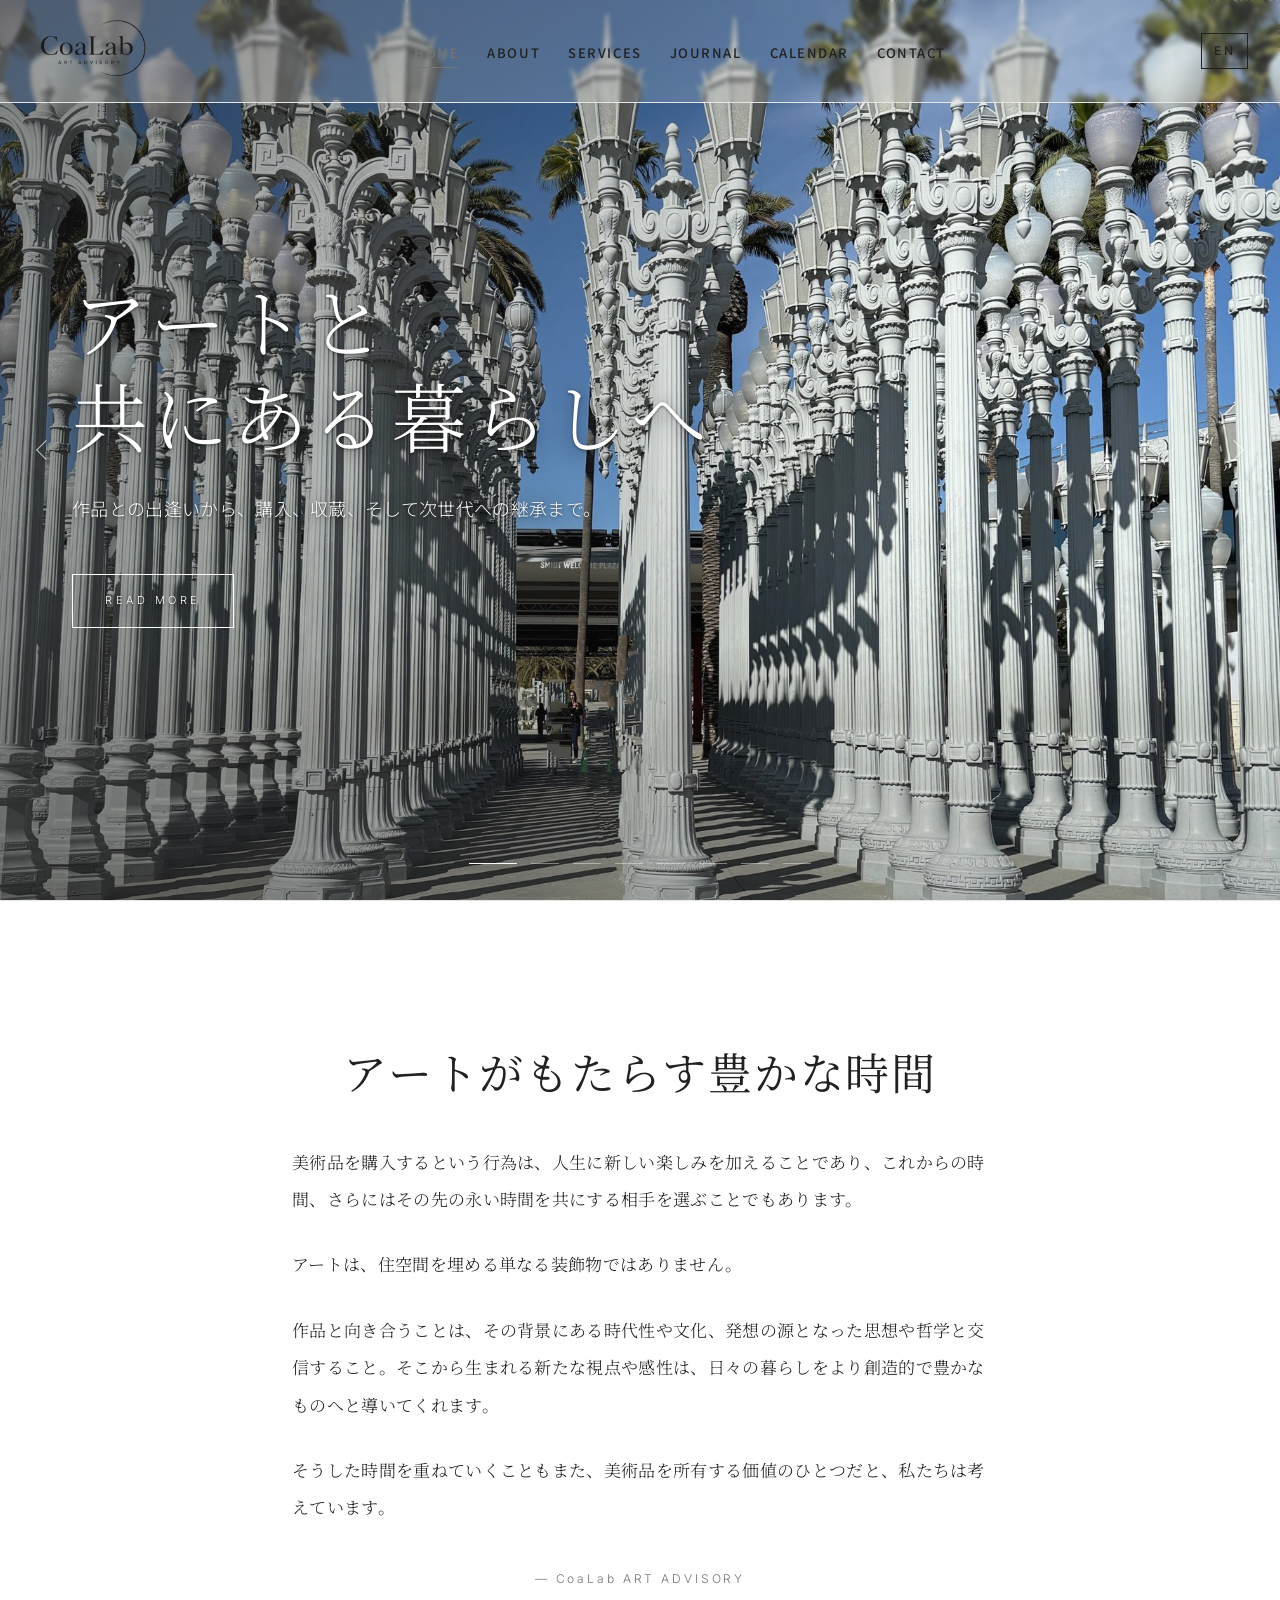
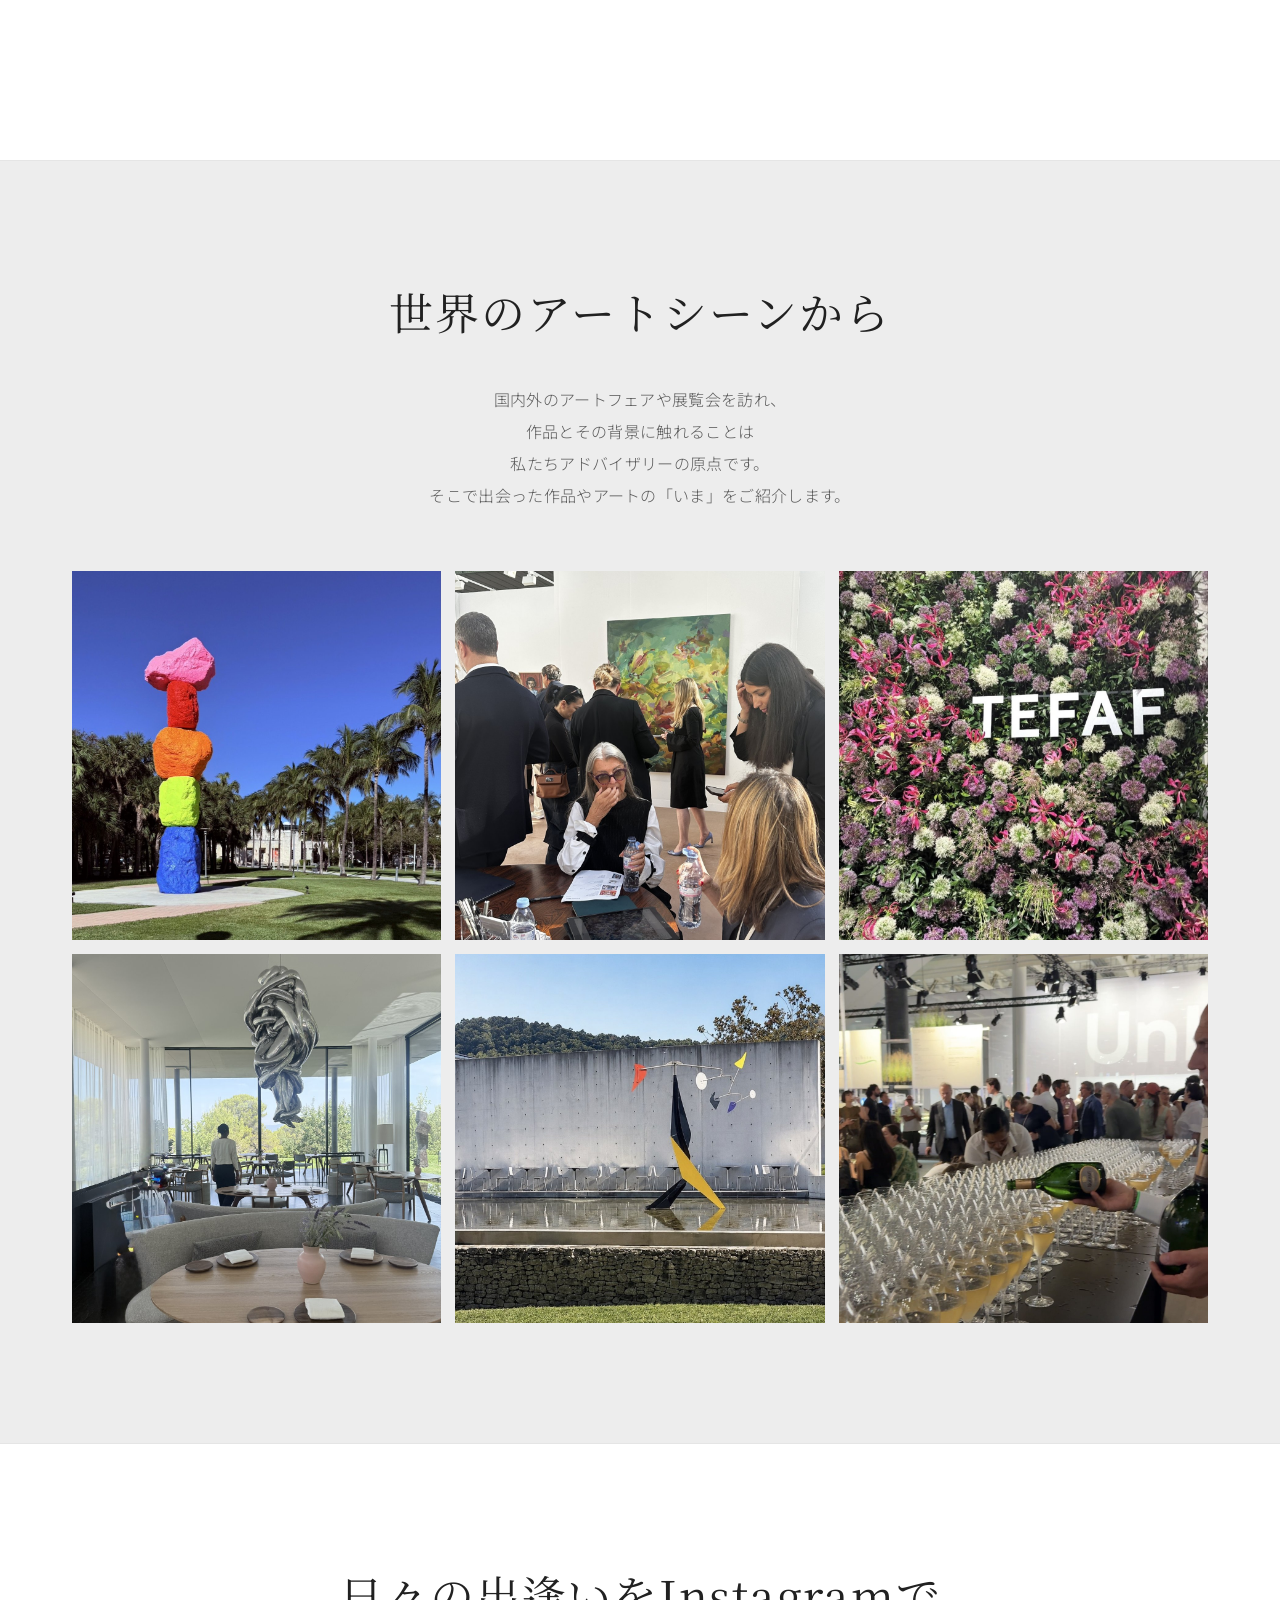
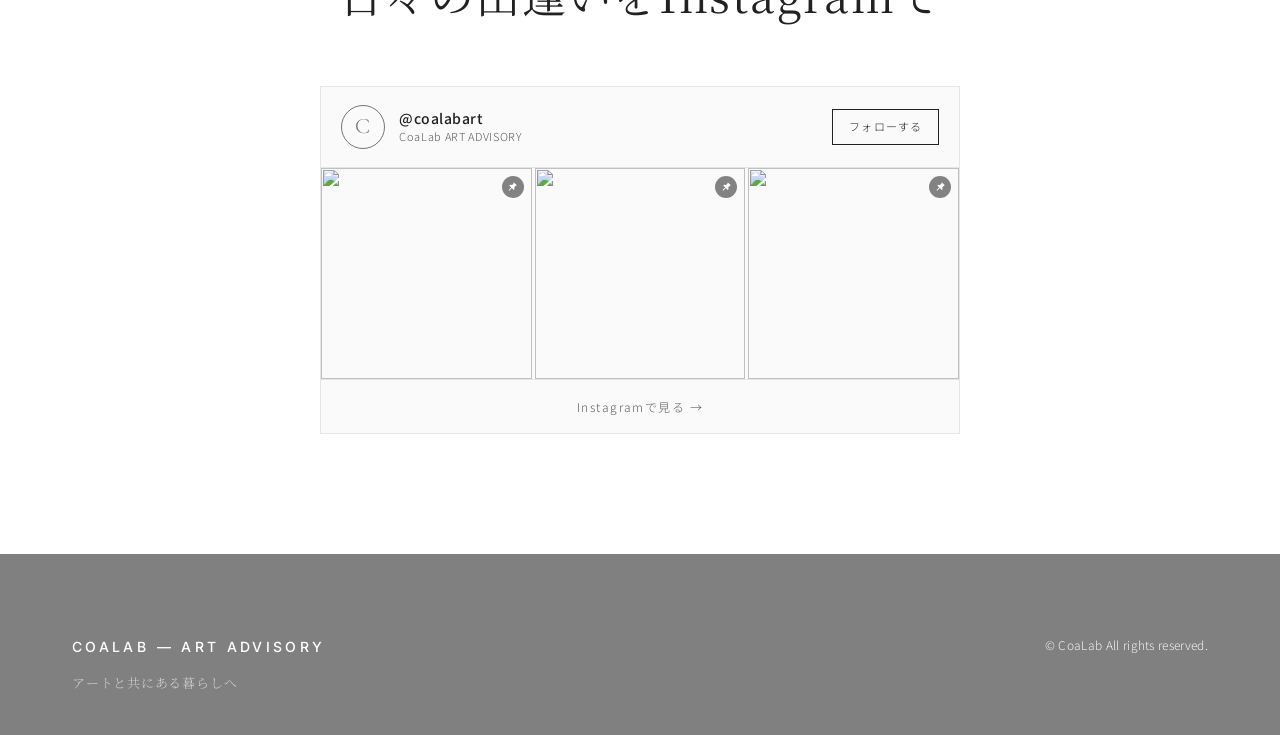
==== commit 723edff7: "Hero sub copy: back to regular weight (keep 18px, pure white) Co-Authored-By: Claude Fable 5 <norepl" ====
--- a/index.html
+++ b/index.html
@@ -9,7 +9,7 @@
 <link rel="preconnect" href="https://fonts.googleapis.com">
 <link rel="preconnect" href="https://fonts.gstatic.com" crossorigin>
 <link href="https://fonts.googleapis.com/css2?family=Cormorant+Garamond:ital,wght@0,300;0,400;0,500;1,300&family=Inter:wght@300;400;500&family=Noto+Sans+JP:wght@300;400;500&family=Noto+Serif+JP:wght@300;400;500&display=swap" rel="stylesheet">
-<link rel="stylesheet" href="styles.css?v=20260827e">
+<link rel="stylesheet" href="styles.css?v=20260827f">
 </head>
 <body class="page-sub">
 
@@ -192,7 +192,7 @@
   </div>
 </footer>
 
-<script src="script.js?v=20260827e"></script>
+<script src="script.js?v=20260827f"></script>
 
 <!-- Instagram連携 (Behold JSONフィード): 最新投稿でタイルを差し替え。
      取得失敗・0件（例: コラボ投稿はAPI対象外）の間は上の静的タイルを表示 -->
--- a/styles.css
+++ b/styles.css
@@ -339,7 +339,6 @@
 [data-lang="en"] .hero-title { font-family: var(--serif-en); font-weight: 300; letter-spacing: 0.01em; }
 .hero-sub {
   font-size: 18px;
-  font-weight: 500;
   line-height: 2;
   max-width: 560px;
   color: #ffffff;
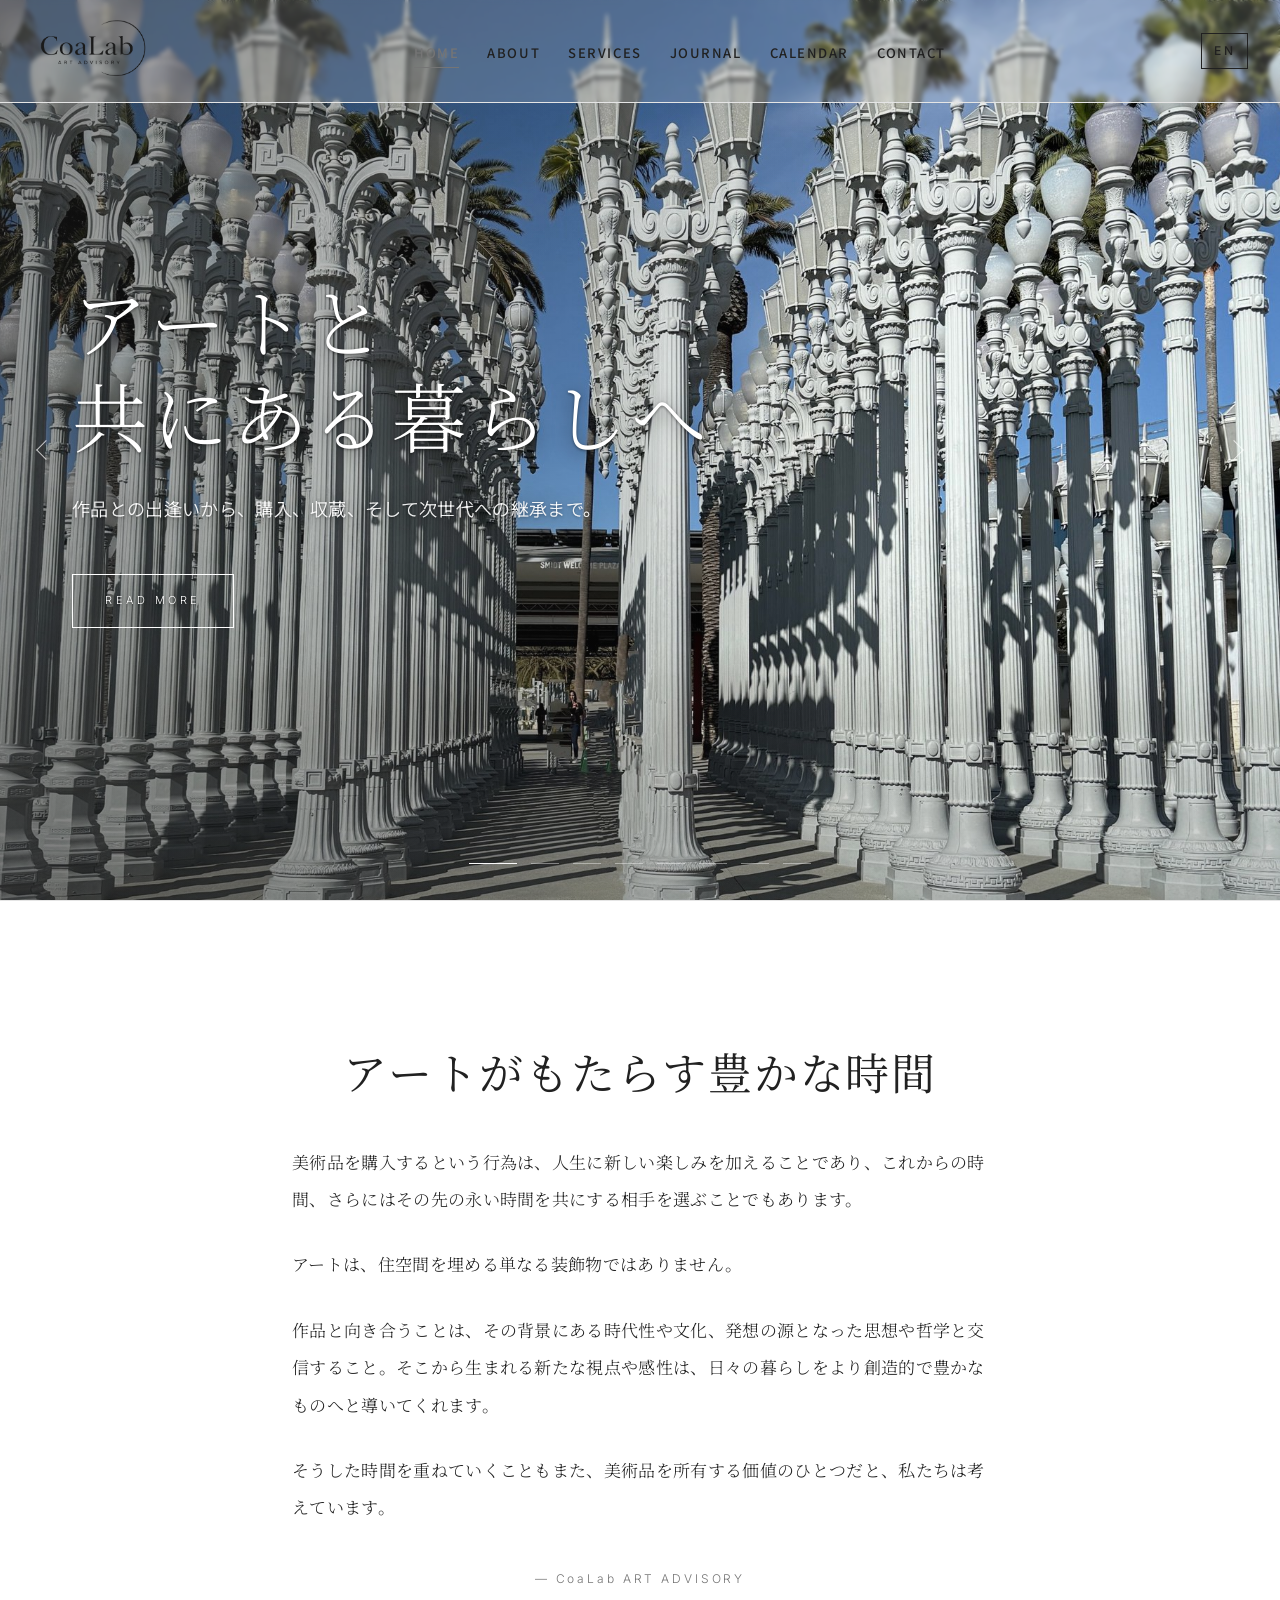
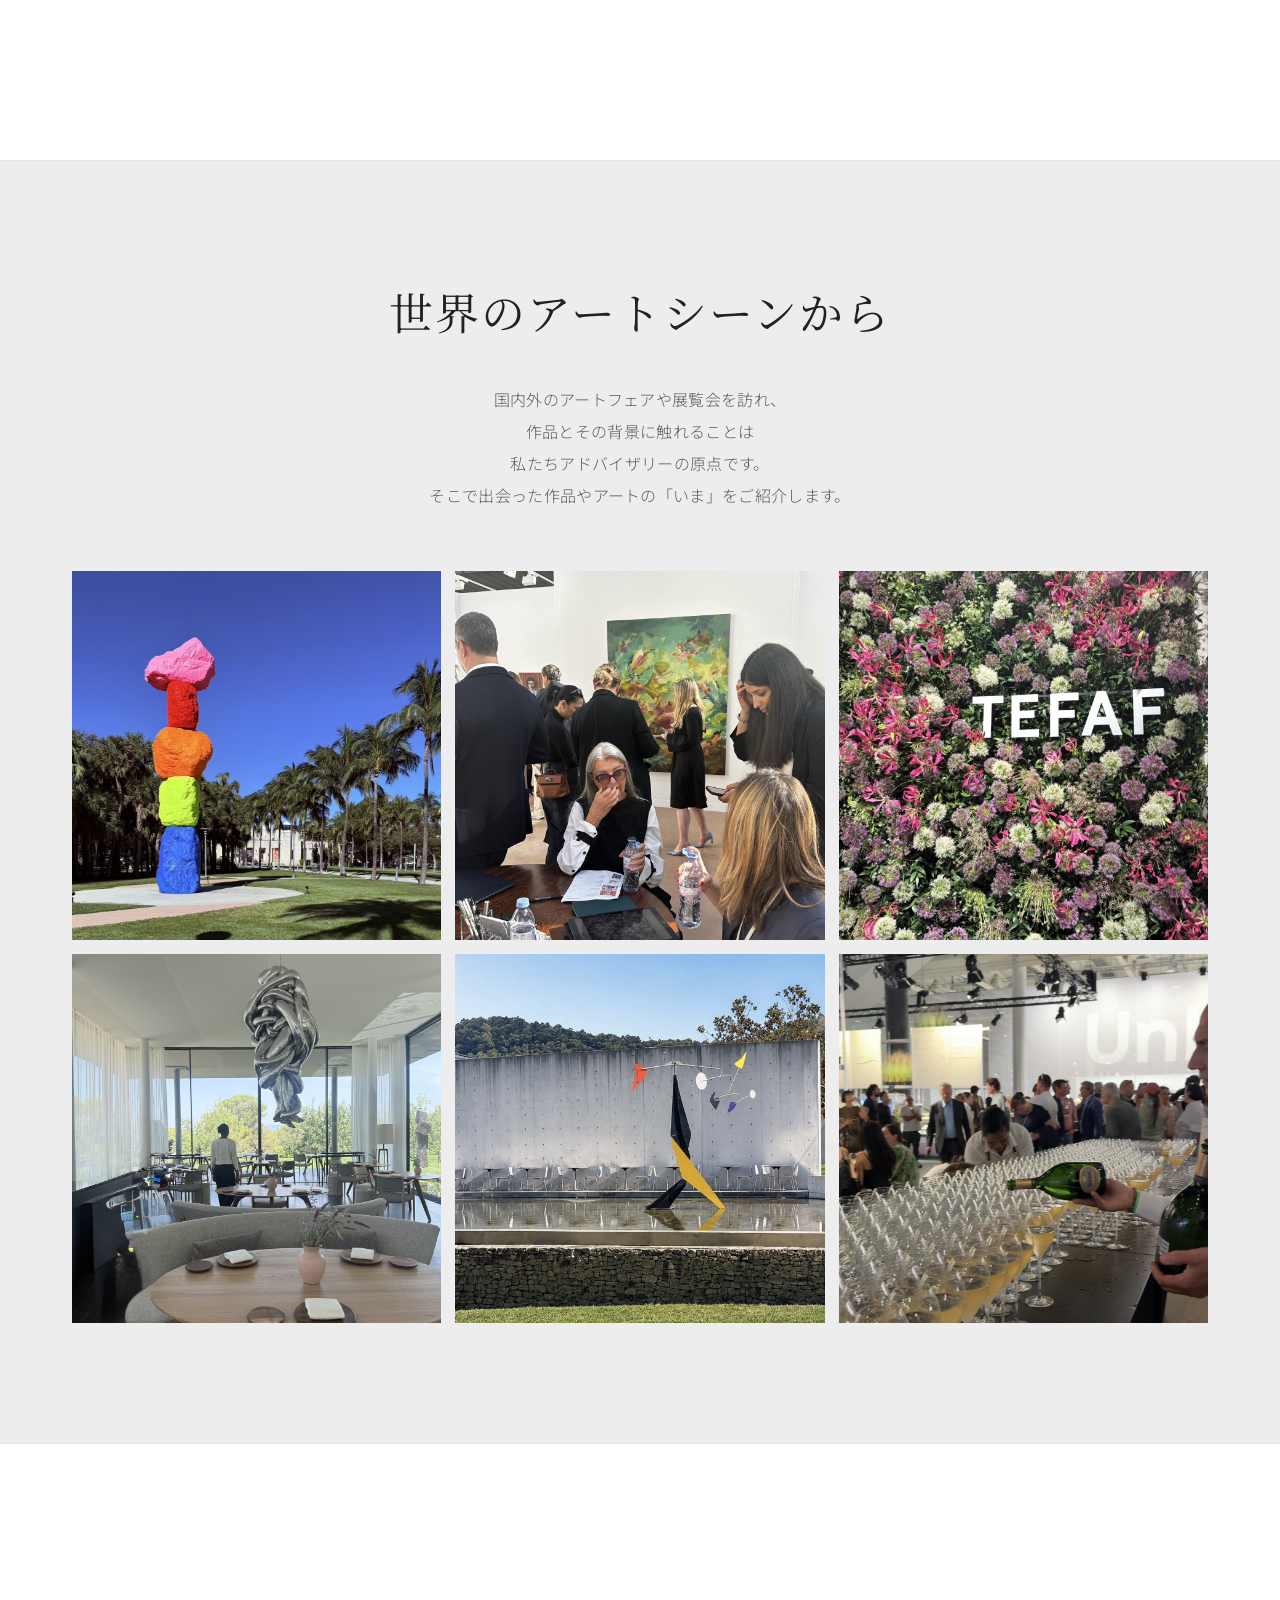
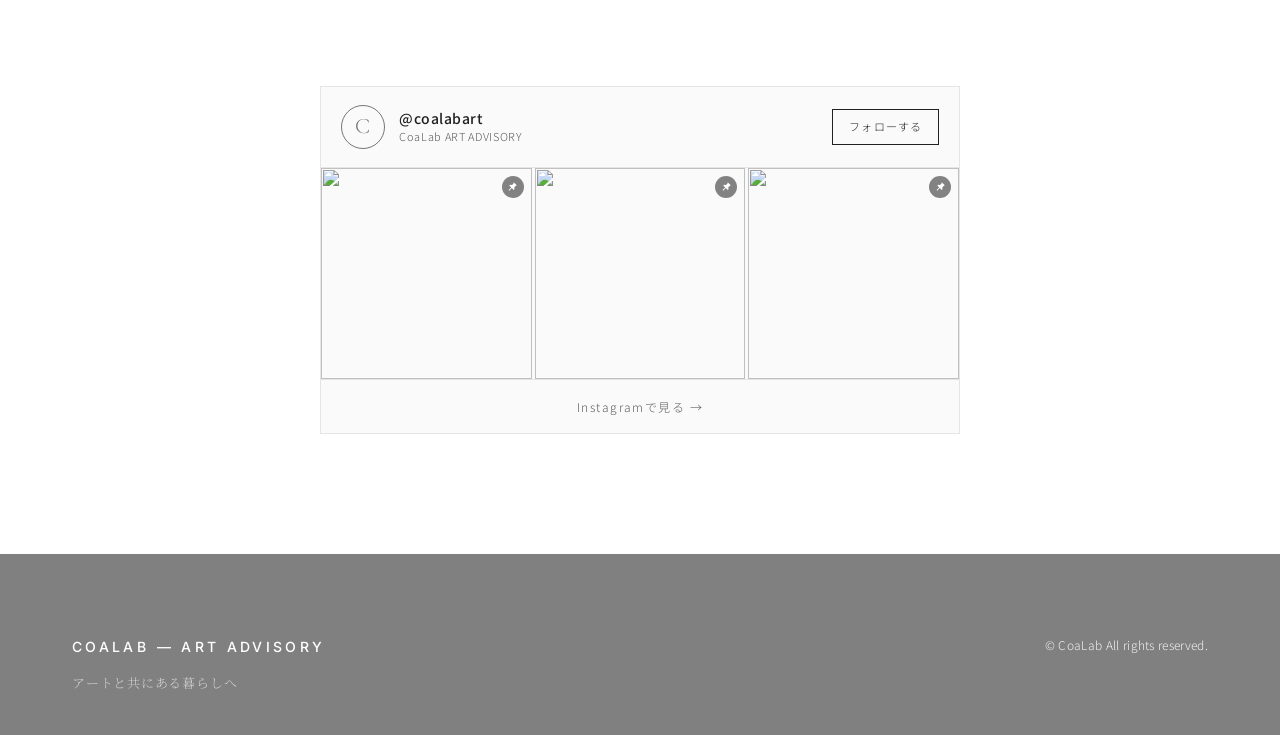
==== commit 228b1cbe: "Hero sub: half-step bolder via 0.3px text stroke Co-Authored-By: Claude Fable 5 <noreply@anthropic.c" ====
--- a/index.html
+++ b/index.html
@@ -9,7 +9,7 @@
 <link rel="preconnect" href="https://fonts.googleapis.com">
 <link rel="preconnect" href="https://fonts.gstatic.com" crossorigin>
 <link href="https://fonts.googleapis.com/css2?family=Cormorant+Garamond:ital,wght@0,300;0,400;0,500;1,300&family=Inter:wght@300;400;500&family=Noto+Sans+JP:wght@300;400;500&family=Noto+Serif+JP:wght@300;400;500&display=swap" rel="stylesheet">
-<link rel="stylesheet" href="styles.css?v=20260827f">
+<link rel="stylesheet" href="styles.css?v=20260827g">
 </head>
 <body class="page-sub">
 
@@ -192,7 +192,7 @@
   </div>
 </footer>
 
-<script src="script.js?v=20260827f"></script>
+<script src="script.js?v=20260827g"></script>
 
 <!-- Instagram連携 (Behold JSONフィード): 最新投稿でタイルを差し替え。
      取得失敗・0件（例: コラボ投稿はAPI対象外）の間は上の静的タイルを表示 -->
--- a/styles.css
+++ b/styles.css
@@ -343,6 +343,8 @@
   max-width: 560px;
   color: #ffffff;
   opacity: 1;
+  /* 400と500の中間の太さに見せる（0.3pxの縁取りでわずかに太らせる） */
+  -webkit-text-stroke: 0.3px #ffffff;
   margin-bottom: 48px;
 }
 .hero-cta {
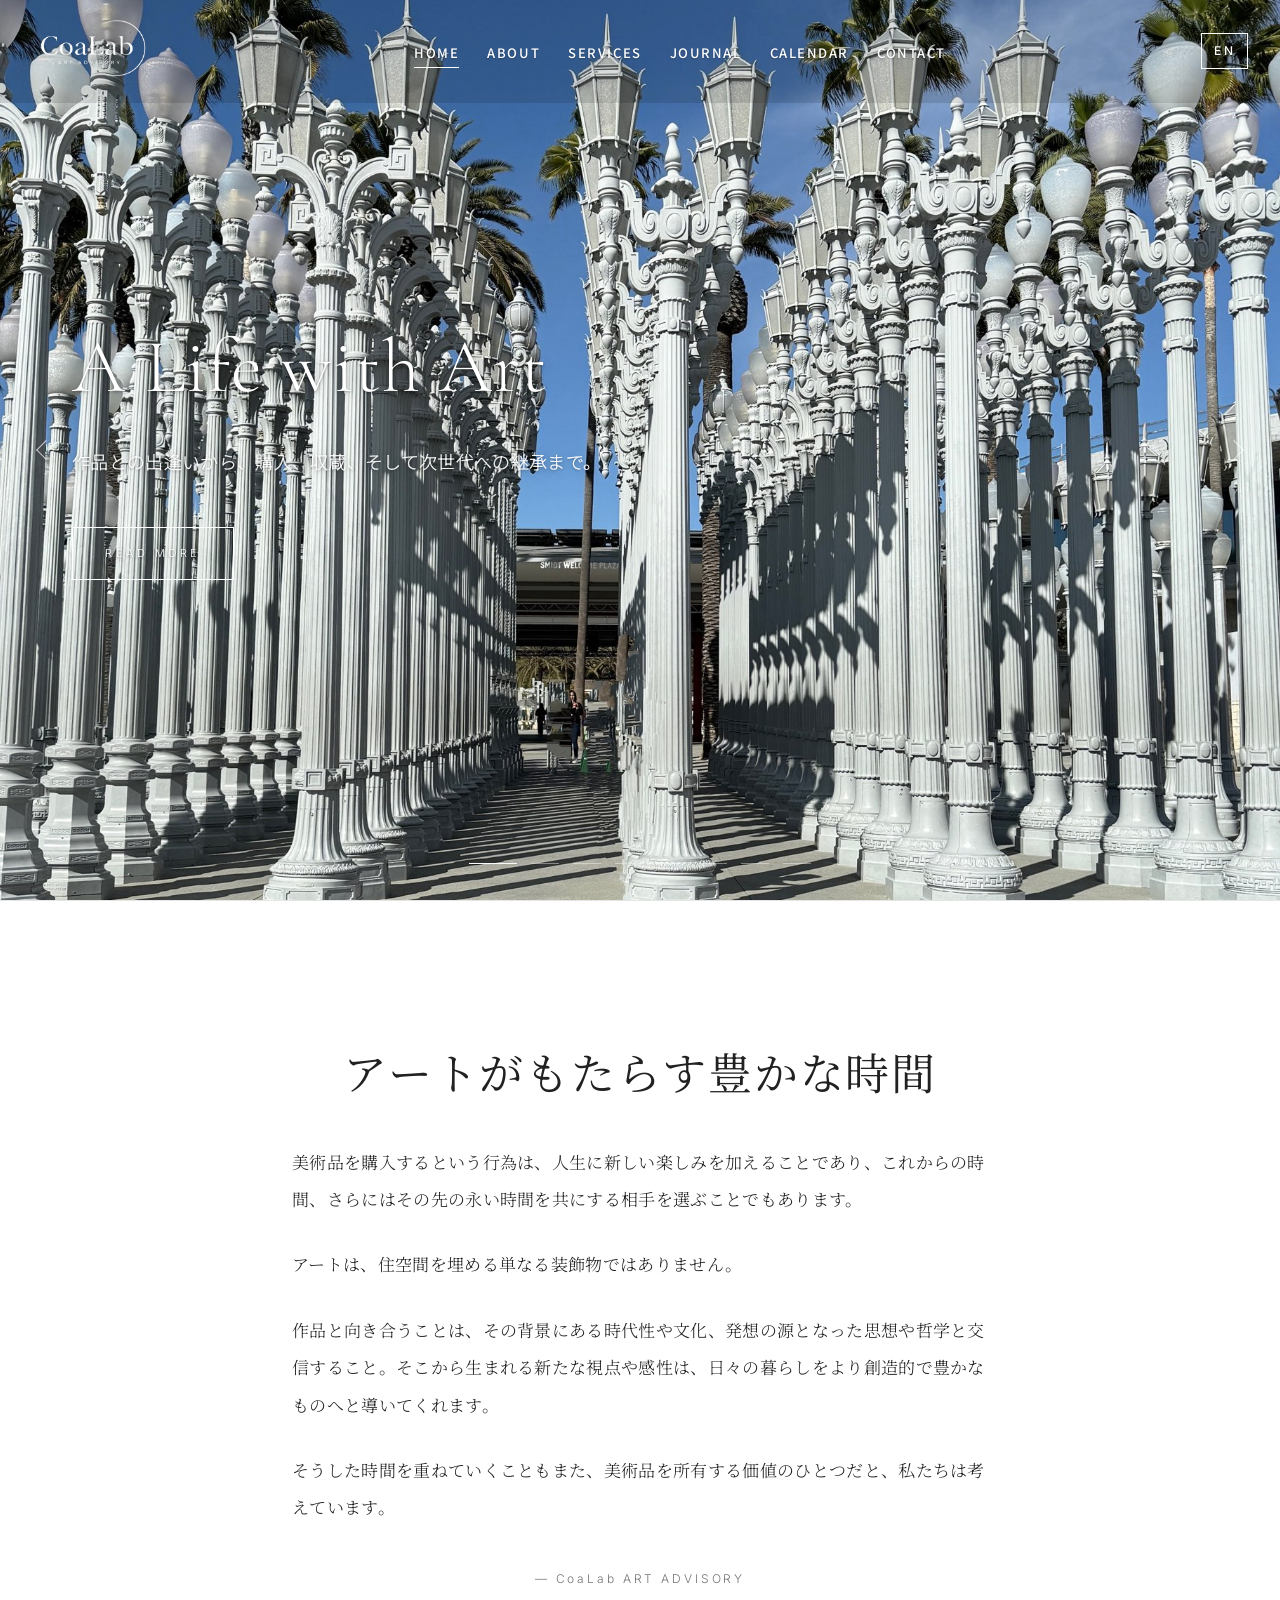
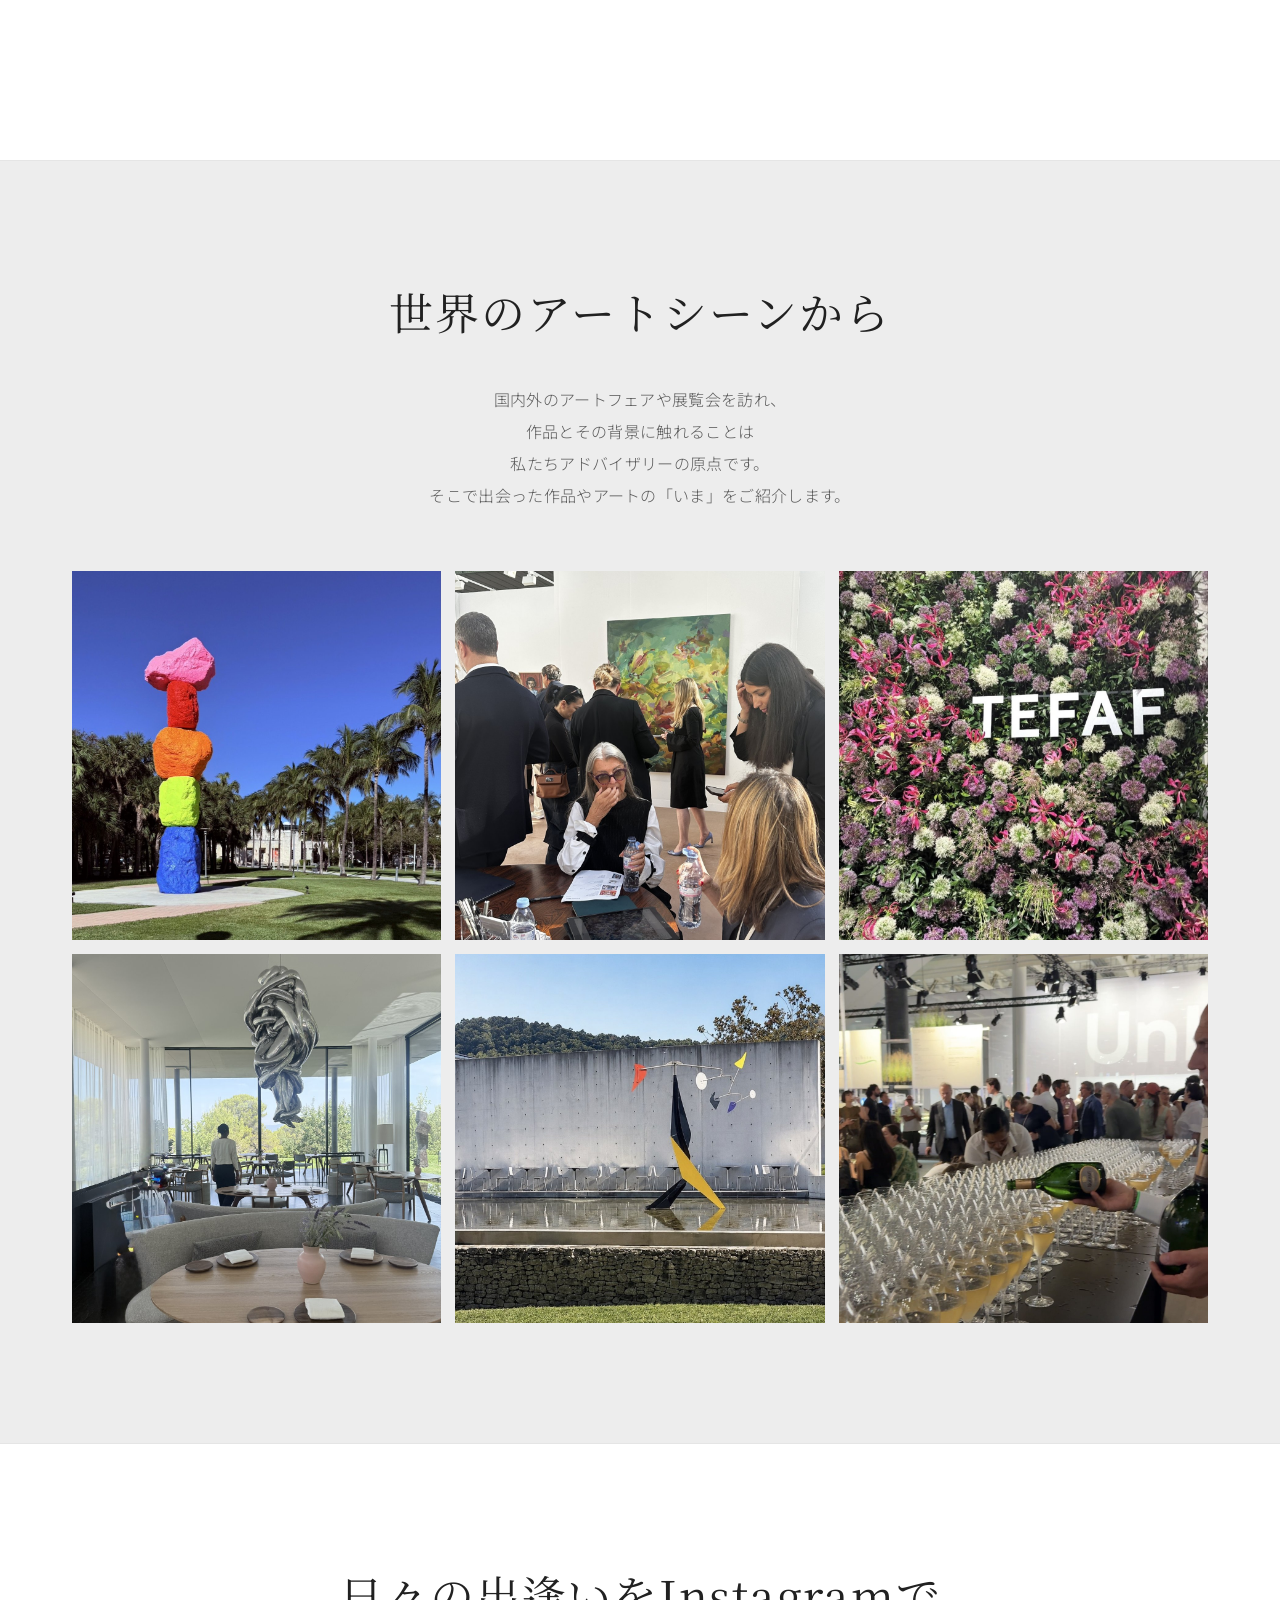
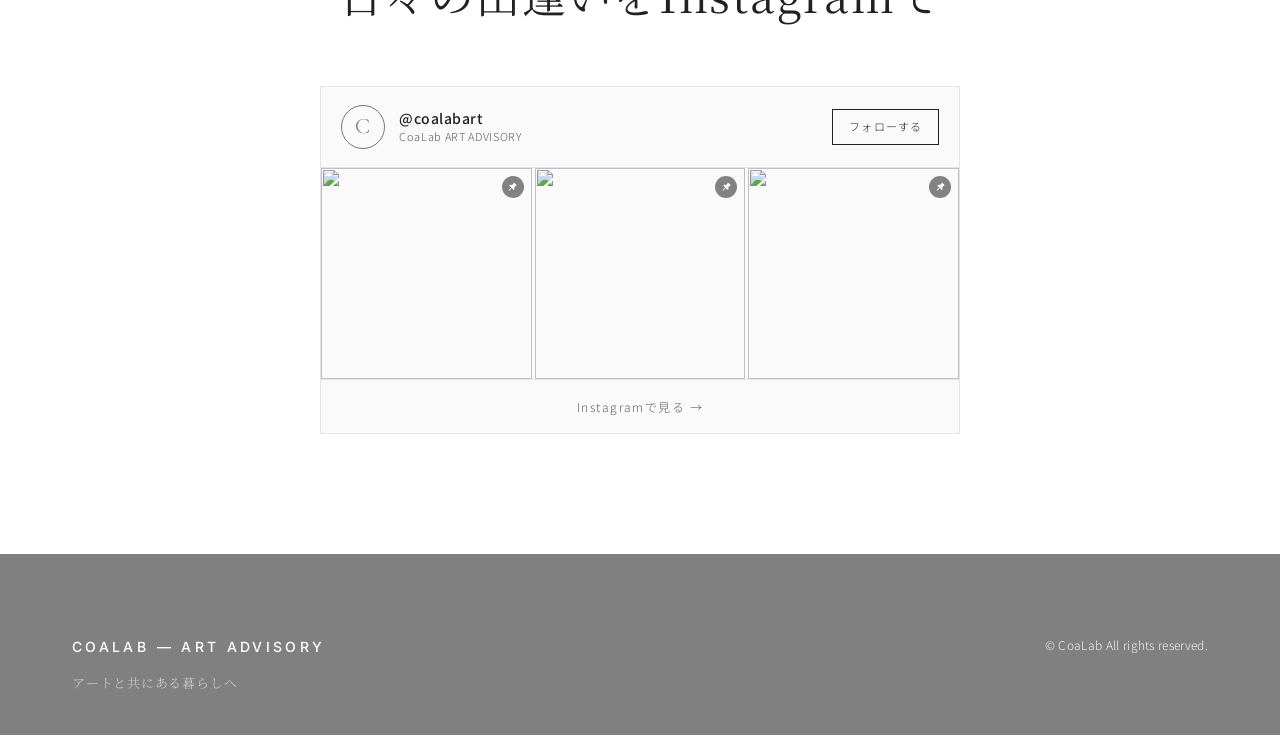
==== commit 75f3f691: "Hero/header per client 0902 spec: bright photo, white nav on 12% black band, white bar after scroll," ====
--- a/index.html
+++ b/index.html
@@ -58,7 +58,7 @@
   <div class="hero-overlay"></div>
   <div class="hero-content">
     <h1 class="hero-title">
-      <span class="lang-ja">アートと<br>共にある暮らしへ</span>
+      <span class="lang-ja">A Life with Art</span>
       <span class="lang-en">A Life,<br>Lived Alongside Art.</span>
     </h1>
     <p class="hero-sub">
--- a/styles.css
+++ b/styles.css
@@ -136,15 +136,15 @@
   position: fixed;
   top: 0; left: 0; right: 0;
   z-index: 100;
-  background: rgba(var(--bg-rgb), 0);
+  /* 0902 クライアント指定: 写真は暗くせず、ナビの帯だけ黒10〜15%の透過レイヤーで
+     文字（白）の可読性を確保する。スクロール後は白背景・黒文字に切り替わる */
+  background: rgba(0, 0, 0, 0.12);
   transition: background 0.4s var(--ease), border-color 0.4s var(--ease);
   border-bottom: 1px solid transparent;
 }
 .site-header.is-scrolled {
-  background: rgba(var(--bg-rgb), 0.16); /* ほぼ素通し。うっすら白がかかる程度 */
+  background: rgba(var(--bg-rgb), 0.97);
   border-bottom-color: var(--color-line-soft);
-  backdrop-filter: blur(2px);
-  -webkit-backdrop-filter: blur(2px);
 }
 .header-inner {
   max-width: 1400px;
@@ -186,10 +186,10 @@
 @media (max-width: 960px) { .logo-img { height: 50px; } }
 .logo-img-white { display: none; }
 .site-header:not(.is-scrolled) .logo-img-dark { display: none; }
-.site-header:not(.is-scrolled) .logo-img-white { display: block; filter: drop-shadow(0 1px 6px rgba(0,0,0,0.55)); }
-/* 明るい写真の上でもナビが読めるよう、ヒーロー上では文字に影を付ける */
+.site-header:not(.is-scrolled) .logo-img-white { display: block; filter: drop-shadow(0 1px 3px rgba(0,0,0,0.25)); }
+/* ヒーロー上のナビ文字はごく薄い影のみ（可読性はヘッダーの黒12%帯で確保） */
 .site-header:not(.is-scrolled) .nav a,
-.site-header:not(.is-scrolled) .lang-toggle { text-shadow: 0 1px 3px rgba(0,0,0,0.5), 0 1px 10px rgba(0,0,0,0.45); }
+.site-header:not(.is-scrolled) .lang-toggle { text-shadow: 0 1px 2px rgba(0,0,0,0.25); }
 .logo-text {
   font-family: var(--sans-en);
   font-size: 11px;
@@ -300,9 +300,9 @@
      （ぼかしをかけずにコピーの可読性を確保するため） */
   /* 全面を暗くせず、コピーが乗る左側と下端(ドット)だけを暗くする。
      可読性の主役は文字側の text-shadow に移した */
-  background:
-    linear-gradient(90deg, rgba(var(--overlay-rgb),0.48) 0%, rgba(var(--overlay-rgb),0.20) 42%, rgba(var(--overlay-rgb),0) 72%),
-    linear-gradient(180deg, rgba(var(--overlay-rgb),0.12) 0%, rgba(var(--overlay-rgb),0) 30%, rgba(var(--overlay-rgb),0) 72%, rgba(var(--overlay-rgb),0.28) 100%);
+  /* 0902 クライアント指定: 写真は100%の明るさのまま（暗くしない）。
+     可読性は文字のごく薄いドロップシャドウのみで担保する */
+  background: none;
 }
 .hero-content {
   position: relative;
@@ -315,7 +315,7 @@
   flex-direction: column;
   justify-content: center;
   align-items: flex-start;
-  text-shadow: 0 1px 3px rgba(0,0,0,0.45), 0 2px 18px rgba(0,0,0,0.5); /* 明るい写真の上でもコピーが沈まないように（フィルターを薄くした分こちらで担保） */
+  text-shadow: 0 1px 3px rgba(0,0,0,0.38), 0 2px 14px rgba(0,0,0,0.30); /* 白文字にごく薄いドロップシャドウのみ（0902指示） */
 }
 .hero-eyebrow {
   font-family: var(--sans-en);
@@ -336,6 +336,8 @@
   margin-bottom: 28px;
   max-width: 800px;
 }
+/* 0902: 日本語表示でもメインコピーは英文「A Life with Art」になったため、両言語とも欧文セリフで表示 */
+[data-lang="ja"] .hero-title,
 [data-lang="en"] .hero-title { font-family: var(--serif-en); font-weight: 300; letter-spacing: 0.01em; }
 .hero-sub {
   font-size: 18px;
@@ -790,8 +792,6 @@
   /* 狭い画面では3列だとタイルが小さすぎて写真が見えないため2列に（6枚 → 2×3） */
   .gallery-grid { grid-template-columns: repeat(2, 1fr); gap: 10px; }
   .profile-meta > div { grid-template-columns: 1fr; gap: 4px; }
-  /* 「共にある暮らしへ。」が2行に割れないサイズに */
-  .hero-title { font-size: 32px; }
 
   /* 縦長すぎる画面では横長写真がほとんど切り落とされるため高さを抑える。
      svh はアドレスバーの伸縮で高さが跳ねないようにするため（非対応環境は上のvhを使う） */
@@ -900,7 +900,7 @@
   position: absolute;
   inset: 0;
   /* 全面を暗くせず、タイトルが乗る下端だけ暗くする（可読性は文字影で担保） */
-  background: linear-gradient(to bottom, rgba(var(--overlay-rgb),0.10) 0%, rgba(var(--overlay-rgb),0) 26%, rgba(var(--overlay-rgb),0) 55%, rgba(var(--overlay-rgb),0.42) 100%);
+  background: linear-gradient(to bottom, rgba(var(--overlay-rgb),0) 0%, rgba(var(--overlay-rgb),0) 55%, rgba(var(--overlay-rgb),0.42) 100%);
 }
 .page-hero-inner {
   /* 画像が画面より高い場合でも、タイトルが最初の画面内に見えるように
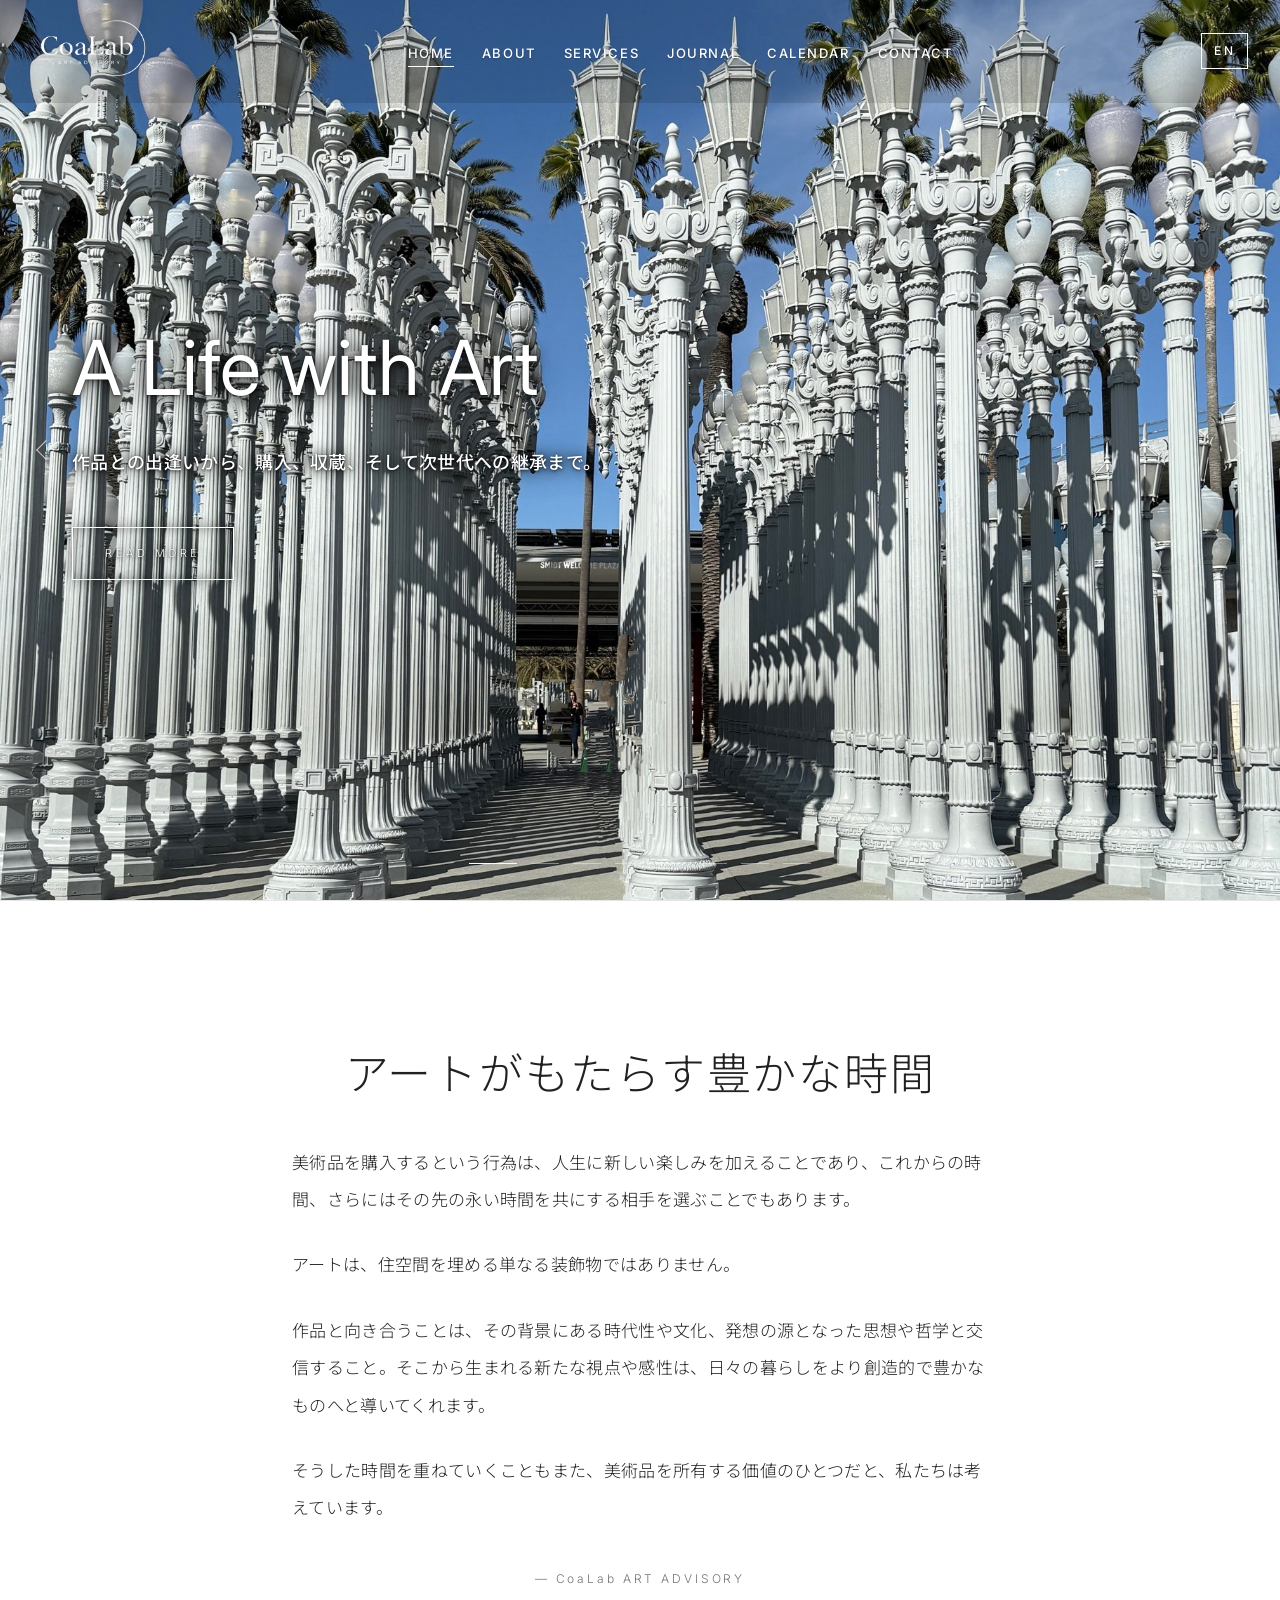
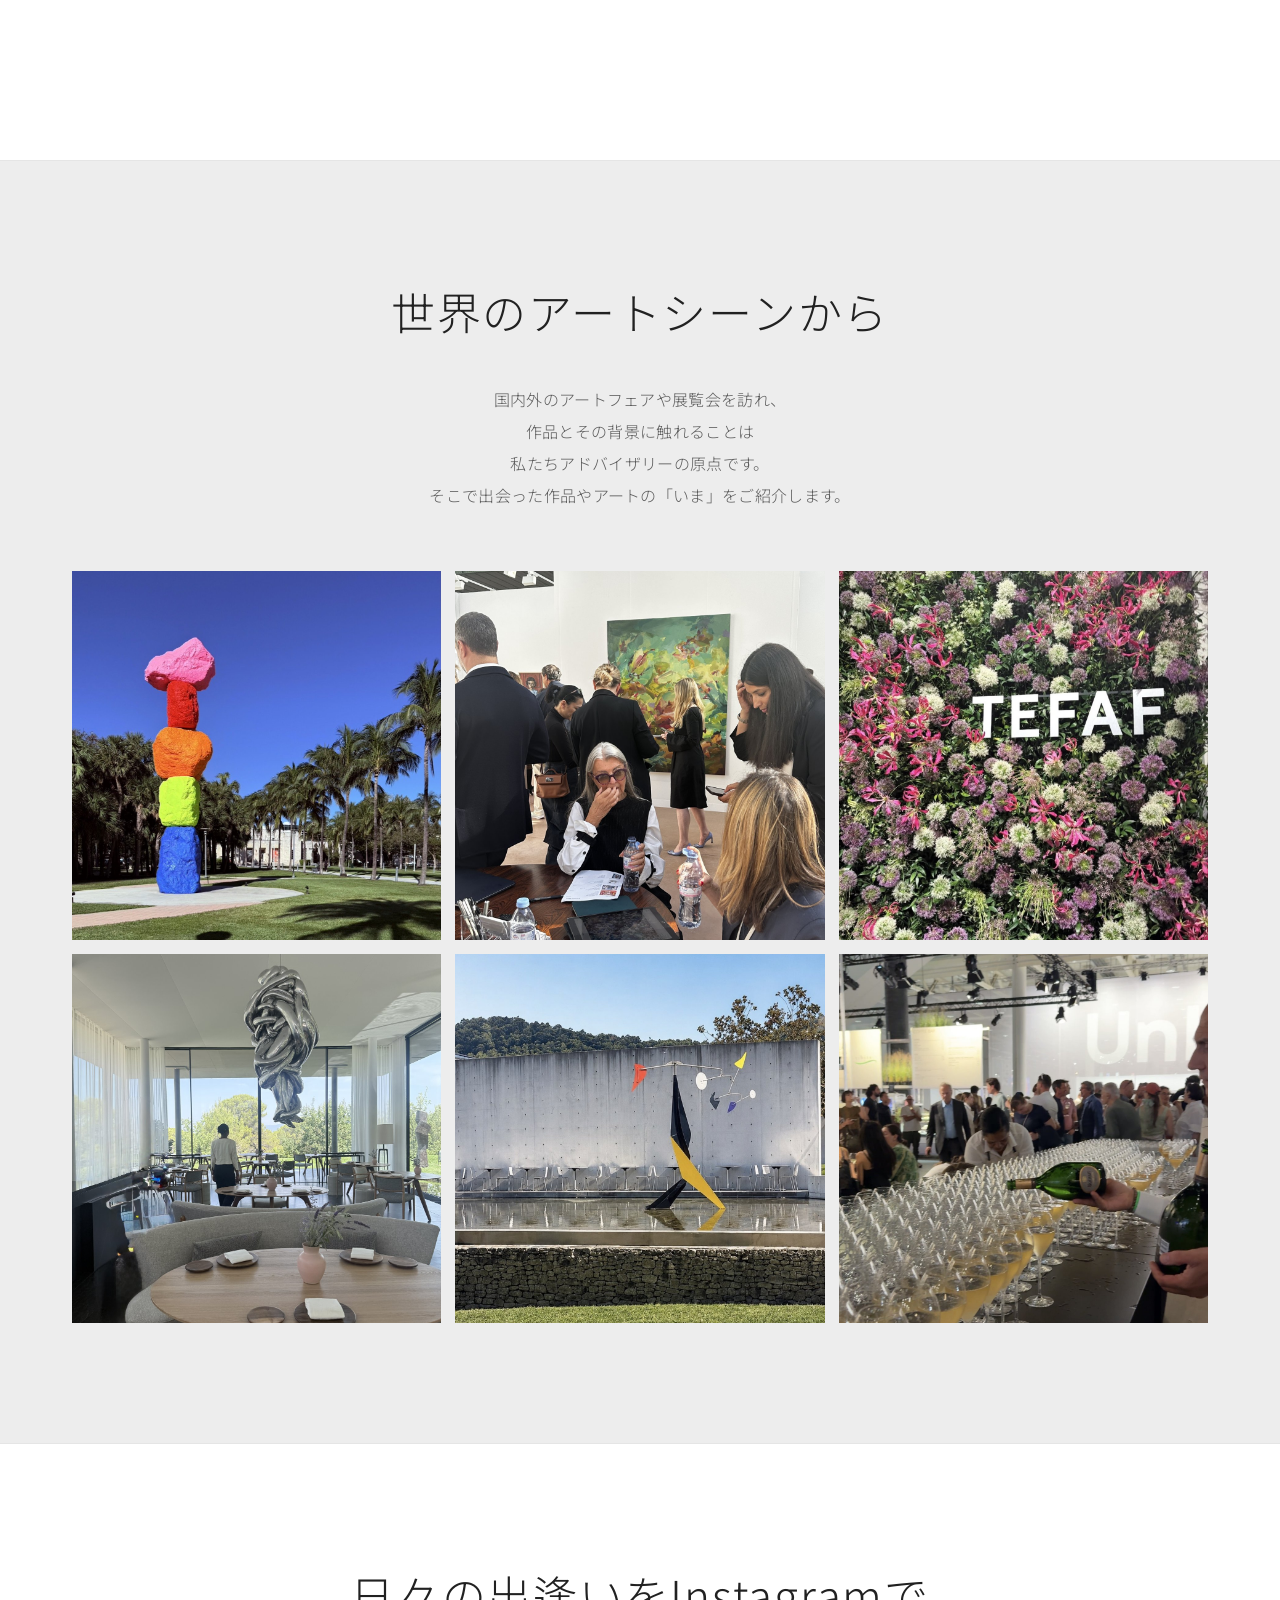
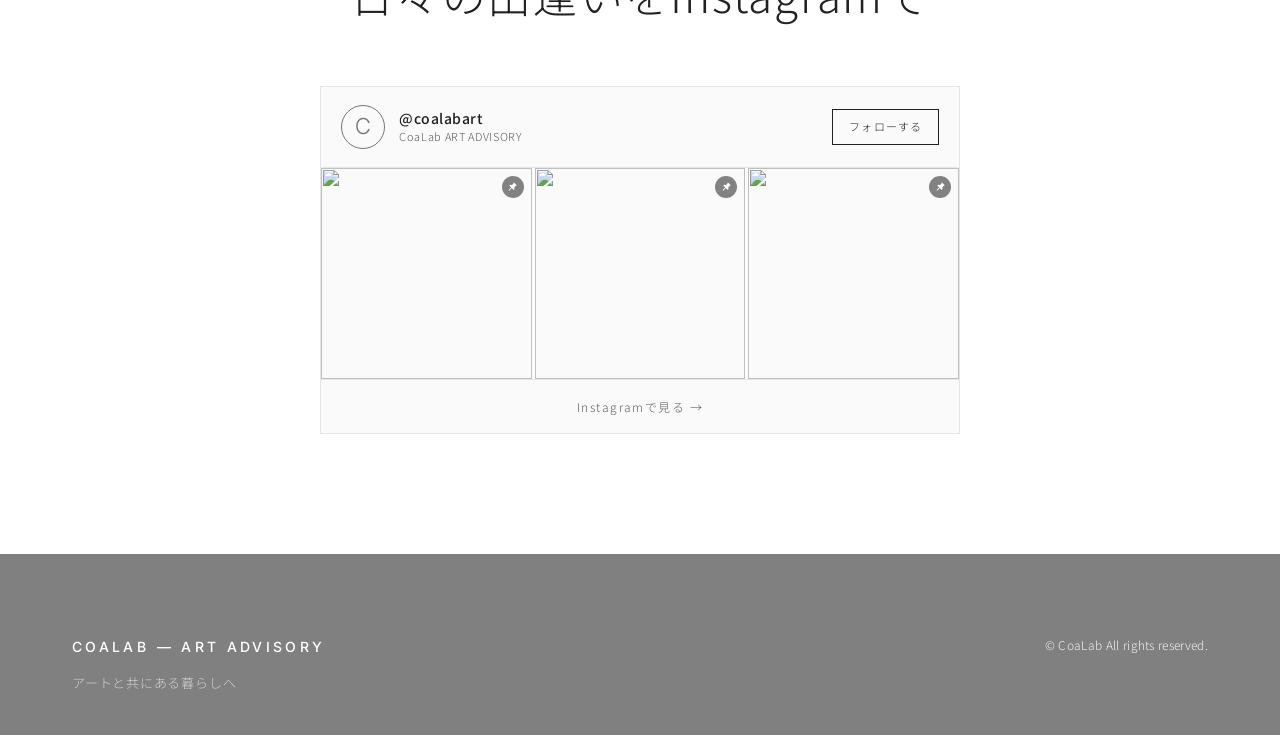
==== commit 1e3f71fa: "Client 0904 PC review: unify fonts, widen sub-page heroes, drop dark filter - Fonts: one Japanese + " ====
--- a/index.html
+++ b/index.html
@@ -8,8 +8,8 @@
 <link rel="canonical" href="https://www.coalabart.com/">
 <link rel="preconnect" href="https://fonts.googleapis.com">
 <link rel="preconnect" href="https://fonts.gstatic.com" crossorigin>
-<link href="https://fonts.googleapis.com/css2?family=Cormorant+Garamond:ital,wght@0,300;0,400;0,500;1,300&family=Inter:wght@300;400;500&family=Noto+Sans+JP:wght@300;400;500&family=Noto+Serif+JP:wght@300;400;500&display=swap" rel="stylesheet">
-<link rel="stylesheet" href="styles.css?v=20260827g">
+<link href="https://fonts.googleapis.com/css2?family=Inter:wght@300;400;500&family=Noto+Sans+JP:wght@300;400;500&display=swap" rel="stylesheet">
+<link rel="stylesheet" href="styles.css?v=20260911a">
 </head>
 <body class="page-sub">
 
--- a/styles.css
+++ b/styles.css
@@ -29,10 +29,10 @@
   --color-on-dark: #FFFFFF;
   --on-dark-rgb: 255, 255, 255;
 
-  --serif-jp: "Noto Serif JP", "Hiragino Mincho ProN", "YuMincho", "Yu Mincho", serif;
-  --serif-en: "Cormorant Garamond", "Georgia", serif;
-  --sans-jp: "Noto Sans JP", "Hiragino Sans", "Yu Gothic", sans-serif;
-  --sans-en: "Inter", "Helvetica Neue", Arial, sans-serif;
+  /* 書体は日本語1種・英語1種に統一する（0904 クライアント指摘。参考: LURF GALLERY = Noto Sans JP + Helvetica系）
+     読みにくい箇所は書体を足さず、太さで調整する */
+  --font-jp: "Noto Sans JP", "Hiragino Sans", "Yu Gothic", sans-serif;
+  --font-en: "Inter", "Helvetica Neue", Arial, sans-serif;
   --ease: cubic-bezier(.4,.0,.2,1);
 }
 
@@ -65,7 +65,7 @@
 body {
   background: var(--color-bg);
   color: var(--color-ink);
-  font-family: var(--sans-jp);
+  font-family: var(--font-jp);
   font-weight: 300;
   font-size: 16px;
   line-height: 1.8;
@@ -79,8 +79,10 @@
 [data-lang="en"] .lang-ja { display: none; }
 [data-lang="en"] .lang-en { display: inline; }
 [data-lang="en"] body, [data-lang="en"] {
-  font-family: var(--sans-en);
-}
+  font-family: var(--font-en);
+}
+/* 日本語表示の中にある英語だけの語句（見出しの Concept など） */
+[lang="en"] { font-family: var(--font-en); }
 
 /* ===== Layout helpers ===== */
 .container {
@@ -103,7 +105,7 @@
 .section:first-of-type { border-top: 0; }
 
 .section-label {
-  font-family: var(--sans-en);
+  font-family: var(--font-en);
   font-size: 11px;
   letter-spacing: 0.32em;
   color: var(--color-accent);
@@ -112,15 +114,15 @@
   font-weight: 400;
 }
 .section-title {
-  font-family: var(--serif-jp);
-  font-weight: 400;
+  font-family: var(--font-jp);
+  font-weight: 300;
   font-size: clamp(28px, 3.6vw, 44px);
   line-height: 1.4;
   letter-spacing: 0.04em;
   margin-bottom: 40px;
   color: var(--color-ink);
 }
-[data-lang="en"] .section-title { font-family: var(--serif-en); font-weight: 400; letter-spacing: 0.02em; }
+[data-lang="en"] .section-title { font-family: var(--font-en); font-weight: 300; letter-spacing: 0.01em; }
 .section-lead {
   font-size: 16px;
   line-height: 2;
@@ -168,14 +170,14 @@
   flex-direction: column;
   align-items: center;
   gap: 5px;
-  font-family: var(--serif-en);
+  font-family: var(--font-en);
   font-weight: 500;
   font-size: 25px;
   letter-spacing: 0.05em;
   line-height: 1;
 }
 .logo-sub {
-  font-family: var(--sans-en);
+  font-family: var(--font-en);
   font-size: 7.5px;
   font-weight: 500;
   letter-spacing: 0.42em;
@@ -191,7 +193,7 @@
 .site-header:not(.is-scrolled) .nav a,
 .site-header:not(.is-scrolled) .lang-toggle { text-shadow: 0 1px 2px rgba(0,0,0,0.25); }
 .logo-text {
-  font-family: var(--sans-en);
+  font-family: var(--font-en);
   font-size: 11px;
   letter-spacing: 0.24em;
   font-weight: 500;
@@ -201,7 +203,7 @@
   gap: 28px;
 }
 .nav a {
-  font-family: var(--sans-en);
+  font-family: var(--font-en);
   font-size: 13.5px;
   font-weight: 500;
   letter-spacing: 0.18em;
@@ -223,7 +225,7 @@
   transition: width 0.4s var(--ease);
 }
 .nav a:hover::after { width: 100%; }
-[data-lang="ja"] .nav a { font-family: var(--sans-jp); font-size: 13px; letter-spacing: 0.12em; }
+[data-lang="ja"] .nav a { font-size: 13px; letter-spacing: 0.12em; }
 
 .header-tools {
   display: flex;
@@ -231,7 +233,7 @@
   gap: 16px;
 }
 .lang-toggle {
-  font-family: var(--sans-en);
+  font-family: var(--font-en);
   font-size: 12px;
   font-weight: 500;
   letter-spacing: 0.2em;
@@ -315,10 +317,11 @@
   flex-direction: column;
   justify-content: center;
   align-items: flex-start;
-  text-shadow: 0 1px 3px rgba(0,0,0,0.38), 0 2px 14px rgba(0,0,0,0.30); /* 白文字にごく薄いドロップシャドウのみ（0902指示） */
+  /* 写真は暗くせず、文字側の柔らかい黒のハローだけで可読性を確保（ラフの見え方に合わせる） */
+  text-shadow: 0 0 1px rgba(0,0,0,0.40), 0 1px 3px rgba(0,0,0,0.50), 0 0 14px rgba(0,0,0,0.55), 0 0 14px rgba(0,0,0,0.45), 0 4px 30px rgba(0,0,0,0.50);
 }
 .hero-eyebrow {
-  font-family: var(--sans-en);
+  font-family: var(--font-en);
   font-size: 11px;
   letter-spacing: 0.36em;
   text-transform: uppercase;
@@ -326,35 +329,45 @@
   opacity: 0.85;
   font-weight: 400;
 }
-[data-lang="ja"] .hero-eyebrow { font-family: var(--sans-jp); letter-spacing: 0.2em; font-size: 12px; }
+[data-lang="ja"] .hero-eyebrow { font-family: var(--font-jp); letter-spacing: 0.2em; font-size: 12px; }
 .hero-title {
-  font-family: var(--serif-jp);
-  font-weight: 300;
+  font-family: var(--font-jp);
+  font-weight: 500;
   font-size: clamp(36px, 6vw, 76px);
   line-height: 1.25;
   letter-spacing: 0.05em;
   margin-bottom: 28px;
   max-width: 800px;
 }
-/* 0902: 日本語表示でもメインコピーは英文「A Life with Art」になったため、両言語とも欧文セリフで表示 */
+/* 0902: 日本語表示でもメインコピーは英文「A Life with Art」になったため、両言語とも英語書体で表示 */
 [data-lang="ja"] .hero-title,
-[data-lang="en"] .hero-title { font-family: var(--serif-en); font-weight: 300; letter-spacing: 0.01em; }
+[data-lang="en"] .hero-title { font-family: var(--font-en); font-weight: 400; letter-spacing: 0; }
 .hero-sub {
   font-size: 18px;
   line-height: 2;
   max-width: 560px;
   color: #ffffff;
   opacity: 1;
-  /* 400と500の中間の太さに見せる（0.3pxの縁取りでわずかに太らせる） */
-  -webkit-text-stroke: 0.3px #ffffff;
+  /* 0904 クライアント指摘: 縁取り(-webkit-text-stroke)で太らせるとサイト内の日本語と
+     別の書体に見えるため廃止。読みやすさは太さだけで調整する */
+  font-weight: 400;
+  text-shadow: 0 1px 3px rgba(0,0,0,0.45), 0 2px 18px rgba(0,0,0,0.5);
   margin-bottom: 48px;
 }
+/* PC幅は明るい写真の上で沈むので、太さ500 + メインコピーと同系の柔らかい黒のハロー */
+@media (min-width: 961px) {
+  .hero-sub {
+    font-weight: 500;
+    text-shadow: 0 0 1px rgba(0,0,0,0.45), 0 1px 3px rgba(0,0,0,0.55), 0 0 12px rgba(0,0,0,0.60), 0 0 12px rgba(0,0,0,0.50), 0 3px 24px rgba(0,0,0,0.50);
+  }
+}
 .hero-cta {
-  font-family: var(--sans-en);
+  font-family: var(--font-en);
   font-size: 11px;
   letter-spacing: 0.32em;
   border: 1px solid var(--color-on-dark);
   padding: 16px 32px;
+  box-shadow: 0 0 14px rgba(0,0,0,0.45), inset 0 0 14px rgba(0,0,0,0.45); /* 枠線も白い写真に沈まないように */
   transition: background 0.3s var(--ease), color 0.3s var(--ease);
 }
 .hero-cta:hover { background: var(--color-surface); color: var(--color-ink); }
@@ -408,16 +421,16 @@
 .statement { background: var(--color-bg); text-align: center; padding: 140px 0; }
 .statement .section-label { display: inline-block; }
 .statement-body p {
-  font-family: var(--serif-jp);
+  font-family: var(--font-jp);
   font-size: 17px;
   line-height: 2.2;
   color: var(--color-ink);
   margin-bottom: 28px;
   text-align: left;
 }
-[data-lang="en"] .statement-body p { font-family: var(--serif-en); font-size: 19px; line-height: 1.85; letter-spacing: 0.01em; }
+[data-lang="en"] .statement-body p { font-family: var(--font-en); font-size: 17px; line-height: 1.9; letter-spacing: 0; }
 .statement-signature {
-  font-family: var(--sans-en) !important;
+  font-family: var(--font-en) !important;
   font-size: 12px !important;
   letter-spacing: 0.24em;
   color: var(--color-accent) !important;
@@ -442,7 +455,7 @@
   height: auto; /* 構図の左右を切らず、写真そのままの比率で見せる */
 }
 .concept-text .lead {
-  font-family: var(--serif-jp);
+  font-family: var(--font-jp);
   font-size: 18px;
   line-height: 2;
   color: var(--color-ink);
@@ -451,20 +464,20 @@
   border-bottom: 1px solid var(--color-line);
 }
 .concept-text .lead p + p { margin-top: 1.5em; }
-[data-lang="en"] .concept-text .lead { font-family: var(--serif-en); font-size: 20px; line-height: 1.7; }
+[data-lang="en"] .concept-text .lead { font-family: var(--font-en); font-size: 18px; line-height: 1.8; }
 .concept-list li {
   margin-bottom: 36px;
   padding-left: 0;
 }
 .concept-list h3 {
-  font-family: var(--serif-jp);
+  font-family: var(--font-jp);
   font-weight: 500;
   font-size: 19px;
   letter-spacing: 0.06em;
   margin-bottom: 12px;
   color: var(--color-ink);
 }
-[data-lang="en"] .concept-list h3 { font-family: var(--serif-en); font-weight: 500; letter-spacing: 0.02em; font-size: 22px; }
+[data-lang="en"] .concept-list h3 { font-family: var(--font-en); font-weight: 500; letter-spacing: 0.01em; font-size: 19px; }
 .concept-list p {
   font-size: 15px;
   line-height: 2;
@@ -501,16 +514,15 @@
 }
 .service-icon svg { width: 100%; height: 100%; }
 .service-num {
-  font-family: var(--serif-en);
-  font-style: italic;
-  font-size: 14px;
+  font-family: var(--font-en);
+  font-size: 12px;
   color: var(--color-accent);
   text-align: center; /* PCもモバイル同様に中央 */
-  letter-spacing: 0.1em;
+  letter-spacing: 0.2em;
   margin-bottom: 16px;
 }
 .service-card h3 {
-  font-family: var(--serif-jp);
+  font-family: var(--font-jp);
   font-weight: 500;
   font-size: 22px;
   text-align: center; /* PCもモバイル同様に中央 */
@@ -518,7 +530,7 @@
   margin-bottom: 20px;
   line-height: 1.4;
 }
-[data-lang="en"] .service-card h3 { font-family: var(--serif-en); font-weight: 500; font-size: 26px; letter-spacing: 0.01em; }
+[data-lang="en"] .service-card h3 { font-family: var(--font-en); font-weight: 500; font-size: 22px; letter-spacing: 0.01em; }
 .service-card p {
   font-size: 14.5px;
   line-height: 2;
@@ -534,10 +546,10 @@
   align-items: center;
 }
 .profile-name {
-  font-family: var(--serif-en);
-  font-weight: 500;
-  font-size: 26px;
-  letter-spacing: 0.06em;
+  font-family: var(--font-en);
+  font-weight: 400;
+  font-size: 24px;
+  letter-spacing: 0.04em;
   color: var(--color-ink);
   margin-bottom: 28px;
 }
@@ -565,13 +577,13 @@
   align-items: baseline;
 }
 .profile-meta dt {
-  font-family: var(--sans-en);
+  font-family: var(--font-en);
   font-size: 11px;
   letter-spacing: 0.24em;
   color: var(--color-accent);
   text-transform: uppercase;
 }
-[data-lang="ja"] .profile-meta dt { font-family: var(--sans-jp); letter-spacing: 0.12em; font-size: 12px; }
+[data-lang="ja"] .profile-meta dt { font-family: var(--font-jp); letter-spacing: 0.12em; font-size: 12px; }
 .profile-meta dd {
   font-size: 14.5px;
   line-height: 1.9;
@@ -653,7 +665,7 @@
   transform: translateY(-3px);
 }
 .contact-label {
-  font-family: var(--sans-en);
+  font-family: var(--font-en);
   font-size: 10px;
   letter-spacing: 0.32em;
   color: var(--color-accent);
@@ -661,9 +673,9 @@
   font-weight: 500;
 }
 .contact-value {
-  font-family: var(--serif-en);
-  font-size: 18px;
-  letter-spacing: 0.04em;
+  font-family: var(--font-en);
+  font-size: 16px;
+  letter-spacing: 0.02em;
   color: var(--color-ink);
   margin-bottom: 12px;
 }
@@ -691,7 +703,7 @@
   flex-wrap: wrap;
 }
 .footer-logo {
-  font-family: var(--sans-en);
+  font-family: var(--font-en);
   font-size: 14px;
   letter-spacing: 0.24em;
   color: var(--color-on-dark);
@@ -699,12 +711,12 @@
   font-weight: 500;
 }
 .footer-tagline {
-  font-family: var(--serif-jp);
+  font-family: var(--font-jp);
   font-size: 13px;
   letter-spacing: 0.06em;
   opacity: 0.7;
 }
-[data-lang="en"] .footer-tagline { font-family: var(--serif-en); }
+[data-lang="en"] .footer-tagline { font-family: var(--font-en); }
 .footer-meta {
   text-align: right;
   font-size: 12px;
@@ -822,21 +834,21 @@
   background: var(--color-surface);
 }
 .journal-notice-label {
-  font-family: var(--sans-en);
+  font-family: var(--font-en);
   font-size: 11px;
   letter-spacing: 0.32em;
   color: var(--color-accent);
   margin-bottom: 20px;
 }
 .journal-notice-title {
-  font-family: var(--serif-jp);
+  font-family: var(--font-jp);
   font-weight: 400;
   font-size: 24px;
   line-height: 1.6;
   letter-spacing: 0.04em;
   margin-bottom: 24px;
 }
-[data-lang="en"] .journal-notice-title { font-family: var(--serif-en); font-size: 27px; }
+[data-lang="en"] .journal-notice-title { font-family: var(--font-en); font-size: 24px; }
 .journal-notice-text {
   font-size: 15px;
   line-height: 2;
@@ -891,16 +903,32 @@
   display: flex;
   align-items: flex-end;
   background-size: cover;
-  background-position: center;
+  background-position: center var(--hero-focus, 50%);
   padding: 160px 0 64px;
 }
 /* Contact: 高さ上限(85svh)で上下が切れる際、作品「What me worry?」が帯の中央に来る位置 */
-.page-hero.hero-pos-contact { background-position: center 30%; }
+.hero-pos-contact { --hero-focus: 30%; --hero-focus-pc: 35%; }
+/* Services(PC): 人物の頭がナビ帯にかからない位置 */
+.hero-pos-services { --hero-focus-pc: 40%; }
 .page-hero-overlay {
   position: absolute;
   inset: 0;
   /* 全面を暗くせず、タイトルが乗る下端だけ暗くする（可読性は文字影で担保） */
   background: linear-gradient(to bottom, rgba(var(--overlay-rgb),0) 0%, rgba(var(--overlay-rgb),0) 55%, rgba(var(--overlay-rgb),0.42) 100%);
+}
+/* 0904 クライアント指摘（PC）:
+   ・写真を引きで広く見せる。高さを画面の76%で頭打ちにすると横長の帯になり、
+     写真が拡大されて上下が切れていた。最初の1画面を「ヘッダー＋画面下端までの写真」にし、
+     被写体が切れない縦位置をページごとに --hero-focus-pc で指定する
+   ・黒フィルターはかけない（写真は明るいまま。タイトルの可読性は文字の影で担保）
+   スマホは従来の見え方のまま */
+@media (min-width: 961px) {
+  .page-hero {
+    height: 100svh;
+    min-height: 560px;
+    background-position: center var(--hero-focus-pc, var(--hero-focus, 50%));
+  }
+  .page-hero-overlay { background: none; }
 }
 .page-hero-inner {
   /* 画像が画面より高い場合でも、タイトルが最初の画面内に見えるように
@@ -912,21 +940,20 @@
   color: var(--color-on-dark);
 }
 .page-hero-label {
-  font-family: var(--sans-en);
+  font-family: var(--font-en);
   font-size: 11px;
   letter-spacing: 0.34em;
   margin-bottom: 14px;
   opacity: 0.85;
 }
 .page-hero-title {
-  font-family: var(--serif-jp);
-  font-weight: 400;
+  font-family: var(--font-en);
+  font-weight: 300;
   font-size: clamp(28px, 4vw, 44px);
   letter-spacing: 0.06em;
   line-height: 1.4;
   text-shadow: 0 1px 3px rgba(0,0,0,0.45), 0 2px 18px rgba(0,0,0,0.5);
 }
-[data-lang="en"] .page-hero-title { font-family: var(--serif-en); font-weight: 500; }
 
 /* ===== Journal ===== */
 .journal { background: var(--color-bg); }
@@ -956,20 +983,20 @@
 .journal-item:hover .journal-thumb img { transform: scale(1.04); }
 .journal-body { padding: 28px 28px 32px; }
 .journal-date {
-  font-family: var(--sans-en);
+  font-family: var(--font-en);
   font-size: 10px;
   letter-spacing: 0.28em;
   color: var(--color-accent);
   margin-bottom: 12px;
 }
 .journal-title {
-  font-family: var(--serif-jp);
+  font-family: var(--font-jp);
   font-weight: 500;
   font-size: 19px;
   line-height: 1.6;
   margin-bottom: 12px;
 }
-[data-lang="en"] .journal-title { font-family: var(--serif-en); font-size: 21px; }
+[data-lang="en"] .journal-title { font-family: var(--font-en); font-size: 19px; }
 .journal-excerpt {
   font-size: 13.5px;
   line-height: 1.9;
@@ -977,7 +1004,7 @@
   margin-bottom: 18px;
 }
 .journal-more {
-  font-family: var(--sans-en);
+  font-family: var(--font-en);
   font-size: 10.5px;
   letter-spacing: 0.22em;
   color: var(--color-ink);
@@ -988,8 +1015,8 @@
 /* ===== Calendar ===== */
 .calendar { background: var(--color-bg); }
 .calendar-year {
-  font-family: var(--serif-en);
-  font-weight: 400;
+  font-family: var(--font-en);
+  font-weight: 300;
   font-size: 28px;
   letter-spacing: 0.14em;
   text-align: center;
@@ -1005,13 +1032,13 @@
   border-bottom: 1px solid var(--color-line-soft);
 }
 .calendar-month-label {
-  font-family: var(--serif-jp);
+  font-family: var(--font-jp);
   font-weight: 400;
   font-size: 22px;
   letter-spacing: 0.08em;
   color: var(--color-accent);
 }
-[data-lang="en"] .calendar-month-label { font-family: var(--serif-en); font-weight: 500; }
+[data-lang="en"] .calendar-month-label { font-family: var(--font-en); font-weight: 400; }
 .calendar-month ul {
   display: flex;
   flex-direction: column;
@@ -1027,7 +1054,7 @@
 }
 .calendar-month li:last-child { border-bottom: 0; padding-bottom: 0; }
 .fair-name {
-  font-family: var(--serif-jp);
+  font-family: var(--font-jp);
   font-size: 16.5px;
   letter-spacing: 0.04em;
 }
@@ -1038,7 +1065,7 @@
   transition: border-color 0.2s ease;
 }
 .fair-name a:hover { border-bottom-color: currentColor; }
-[data-lang="en"] .fair-name { font-family: var(--serif-en); font-size: 18px; }
+[data-lang="en"] .fair-name { font-family: var(--font-en); font-size: 16.5px; }
 .fair-meta {
   display: flex;
   align-items: baseline;
@@ -1046,7 +1073,7 @@
   flex-shrink: 0;
 }
 .fair-city {
-  font-family: var(--sans-en);
+  font-family: var(--font-en);
   font-size: 11px;
   letter-spacing: 0.2em;
   text-transform: uppercase;
@@ -1054,7 +1081,7 @@
   white-space: nowrap;
 }
 .fair-date {
-  font-family: var(--sans-en);
+  font-family: var(--font-en);
   font-size: 12px;
   letter-spacing: 0.08em;
   color: var(--color-ink);
@@ -1087,14 +1114,14 @@
 .form-field { margin-bottom: 32px; }
 .form-field label {
   display: block;
-  font-family: var(--sans-en);
+  font-family: var(--font-en);
   font-size: 11px;
   letter-spacing: 0.24em;
   color: var(--color-ink-soft);
   margin-bottom: 10px;
   text-transform: uppercase;
 }
-[data-lang="ja"] .form-field label { font-family: var(--sans-jp); letter-spacing: 0.18em; }
+[data-lang="ja"] .form-field label { font-family: var(--font-jp); letter-spacing: 0.18em; }
 .form-field label em {
   font-style: normal;
   color: var(--color-accent);
@@ -1121,7 +1148,7 @@
 }
 .form-submit { text-align: center; margin-top: 8px; }
 .form-button {
-  font-family: var(--sans-en);
+  font-family: var(--font-en);
   font-size: 12px;
   letter-spacing: 0.28em;
   border: 1px solid var(--color-ink);
@@ -1169,18 +1196,18 @@
   padding: 22px 2px;
 }
 .contact-line-label {
-  font-family: var(--sans-en);
+  font-family: var(--font-en);
   font-size: 11px;
   letter-spacing: 0.28em;
   color: var(--color-accent);
 }
 .contact-line-value {
-  font-family: var(--serif-jp);
+  font-family: var(--font-jp);
   font-size: 15.5px;
   letter-spacing: 0.04em;
   text-align: right;
 }
-[data-lang="en"] .contact-line-value { font-family: var(--serif-en); font-size: 16.5px; }
+[data-lang="en"] .contact-line-value { font-family: var(--font-en); font-size: 15.5px; }
 .contact-sns {
   text-align: center;
   margin: 40px 0 8px;
@@ -1244,7 +1271,7 @@
   border-radius: 50%;
   border: 1px solid var(--color-accent);
   color: var(--color-accent);
-  font-family: var(--serif-en);
+  font-family: var(--font-en);
   font-size: 22px;
   overflow: hidden;
   display: grid;
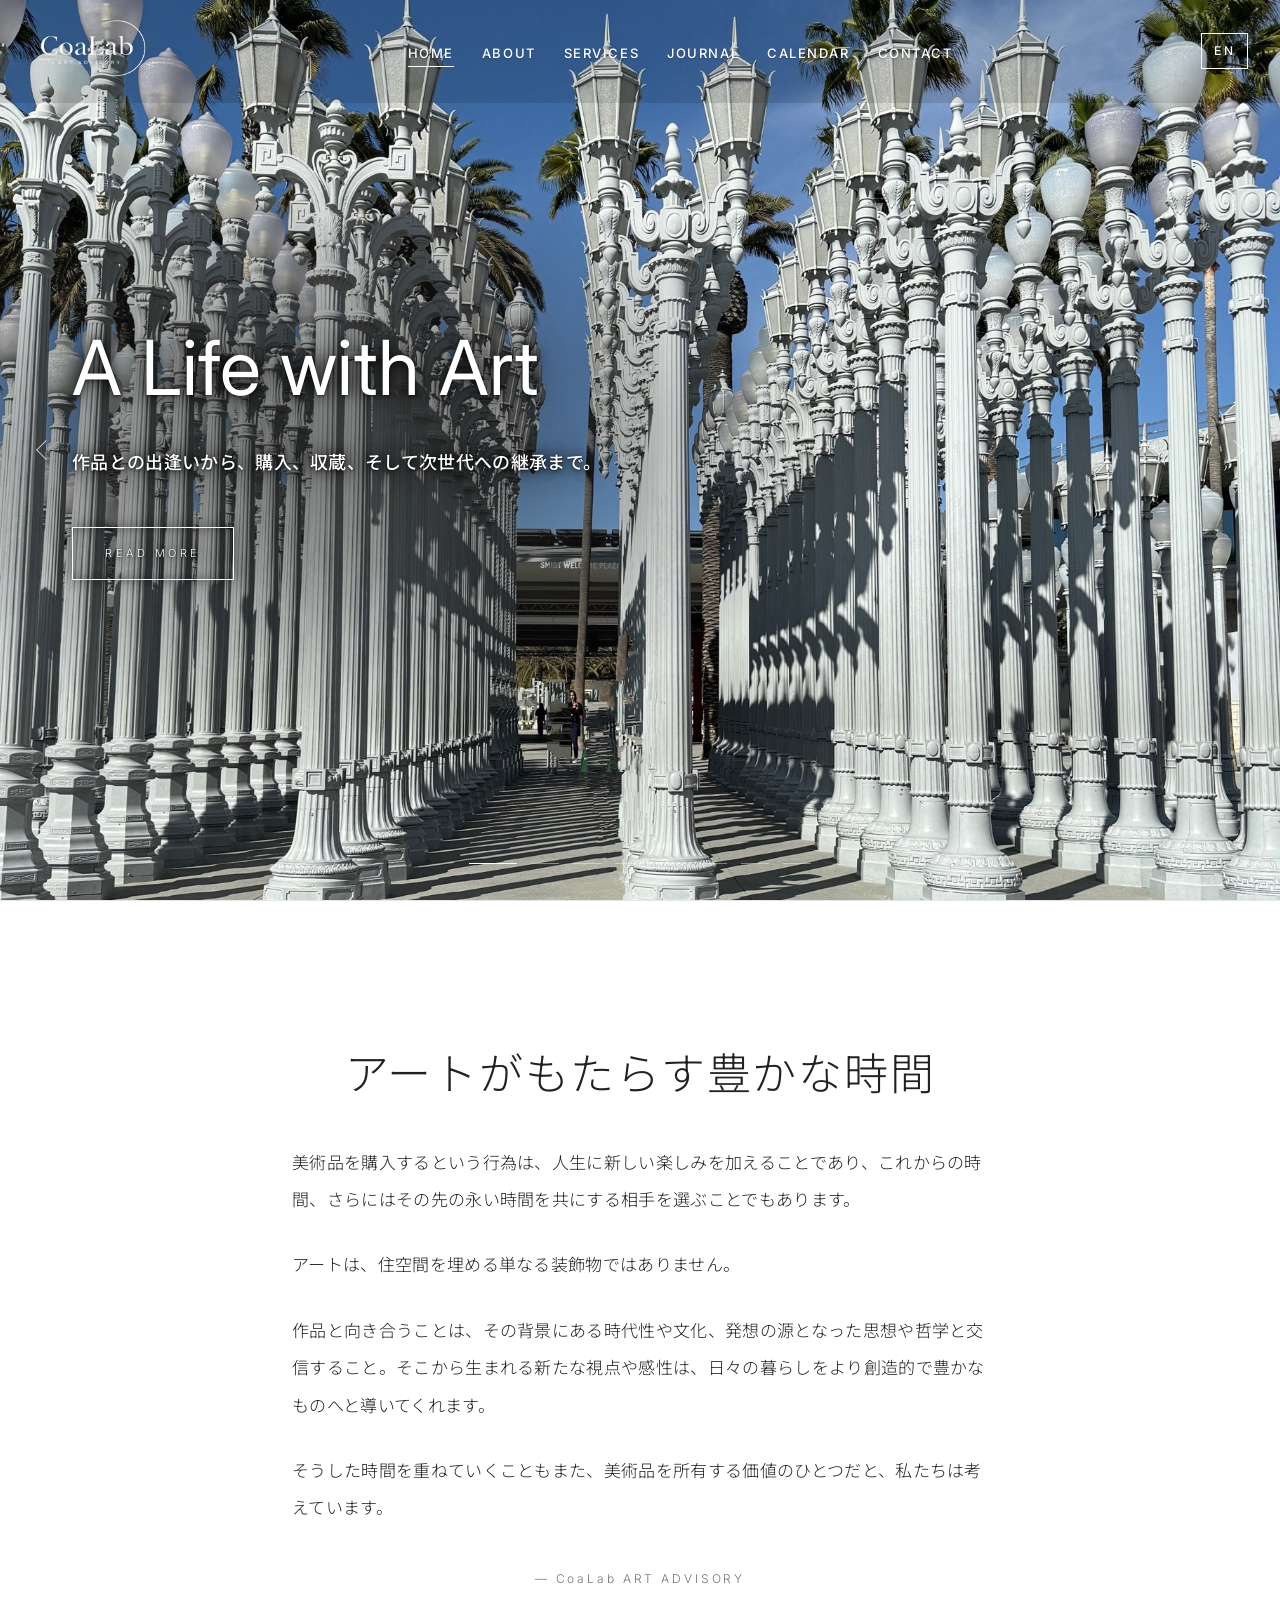
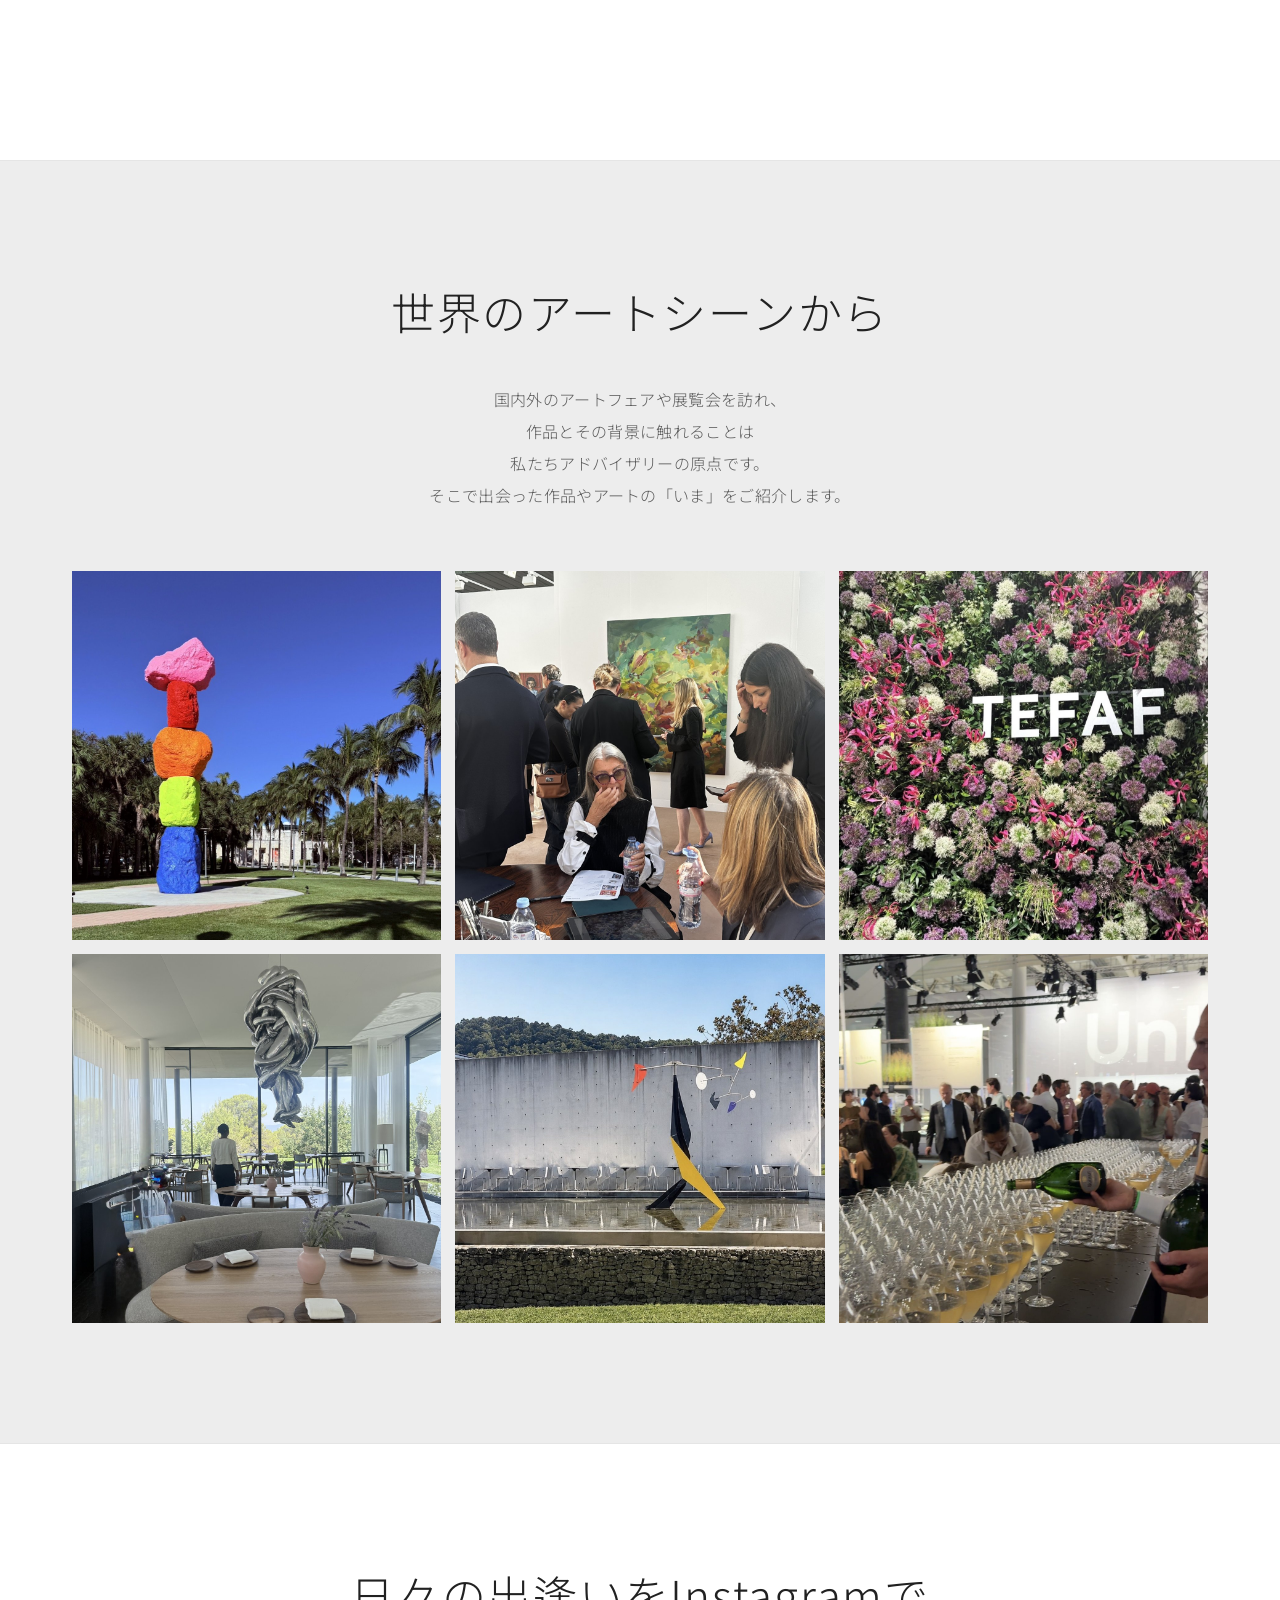
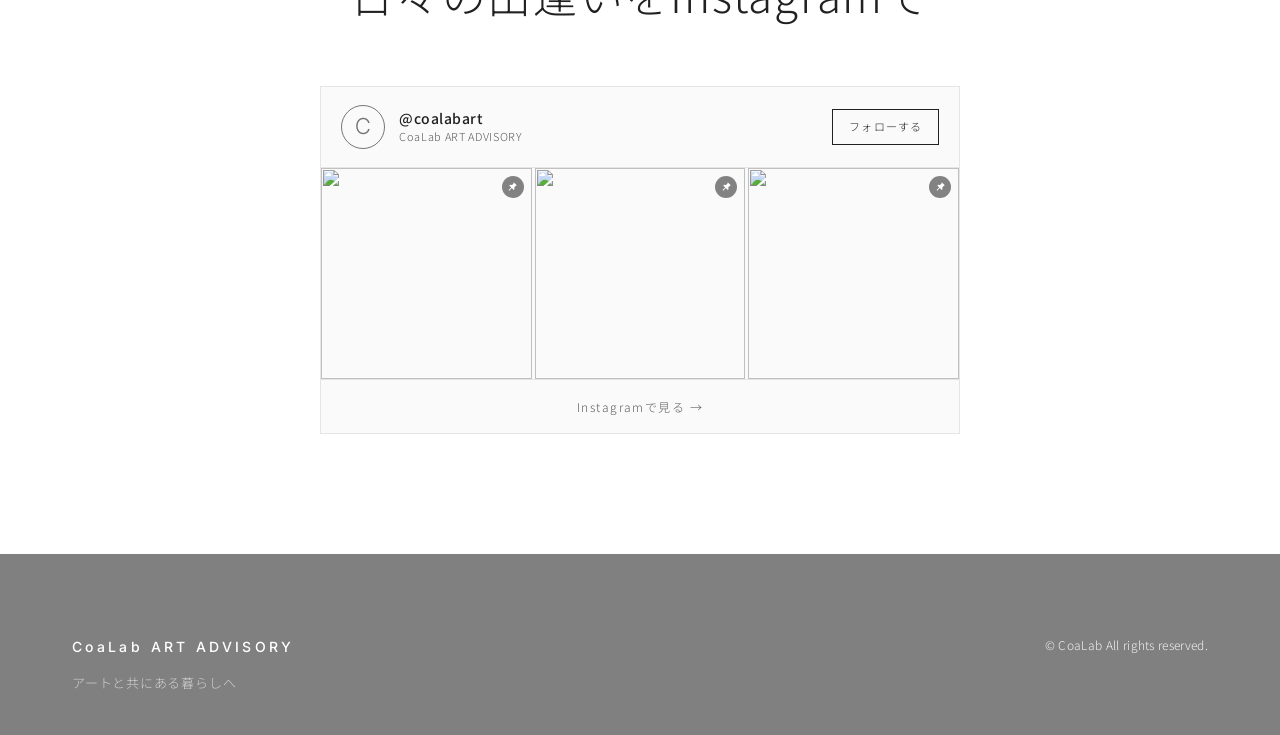
==== commit 0998f24a: "Client 1104: proofread English copy, hero text halo, contact hero fit, footer brand - Replace Englis" ====
--- a/index.html
+++ b/index.html
@@ -9,7 +9,7 @@
 <link rel="preconnect" href="https://fonts.googleapis.com">
 <link rel="preconnect" href="https://fonts.gstatic.com" crossorigin>
 <link href="https://fonts.googleapis.com/css2?family=Inter:wght@300;400;500&family=Noto+Sans+JP:wght@300;400;500&display=swap" rel="stylesheet">
-<link rel="stylesheet" href="styles.css?v=20260911a">
+<link rel="stylesheet" href="styles.css?v=20261104a">
 </head>
 <body class="page-sub">
 
@@ -59,11 +59,11 @@
   <div class="hero-content">
     <h1 class="hero-title">
       <span class="lang-ja">A Life with Art</span>
-      <span class="lang-en">A Life,<br>Lived Alongside Art.</span>
+      <span class="lang-en">A Life,<br>Lived Alongside Art</span>
     </h1>
     <p class="hero-sub">
       <span class="lang-ja"><span class="pw">作品との出逢いから、</span><span class="pw">購入、収蔵、</span><span class="pw">そして次世代への継承まで。</span></span>
-      <span class="lang-en">From the first encounter, through acquisition and care, to the next generation.</span>
+      <span class="lang-en">From the first encounter to acquisition, care, and passing on to the next generation</span>
     </p>
     <a href="#statement" class="hero-cta">
       <span class="lang-ja">READ MORE</span>
@@ -85,7 +85,7 @@
     <div class="statement-body">
       <p>
         <span class="lang-ja">美術品を購入するという行為は、人生に新しい楽しみを加えることであり、これからの時間、さらにはその先の永い時間を共にする相手を選ぶことでもあります。</span>
-        <span class="lang-en">To acquire a work of art is to add a new pleasure to one's life — and, at the same time, to choose a companion for the years ahead, and for the long years beyond them.</span>
+        <span class="lang-en">To acquire a work of art is to add a new pleasure to one's life and, while also choosing a companion both now and for many years to come.</span>
       </p>
       <p>
         <span class="lang-ja">アートは、住空間を埋める単なる装飾物ではありません。</span>
@@ -93,7 +93,7 @@
       </p>
       <p>
         <span class="lang-ja">作品と向き合うことは、その背景にある時代性や文化、発想の源となった思想や哲学と交信すること。そこから生まれる新たな視点や感性は、日々の暮らしをより創造的で豊かなものへと導いてくれます。</span>
-        <span class="lang-en">To face a work is to be in conversation with the era and culture behind it, and with the thought and philosophy from which it sprang. The new perspectives and sensibilities born of that exchange lead daily life toward something more creative and more abundant.</span>
+        <span class="lang-en">To face a work is to be in conversation with the era and culture behind it, and with the thought and philosophy from which it sprang. The new perspectives and sensibilities born of that exchange lead everyday life toward something more creative and more abundant.</span>
       </p>
       <p>
         <span class="lang-ja">そうした時間を重ねていくこともまた、美術品を所有する価値のひとつだと、私たちは考えています。</span>
@@ -117,7 +117,7 @@
       </h2>
       <p class="section-lead">
         <span class="lang-ja">国内外のアートフェアや展覧会を訪れ、<br>作品とその背景に触れることは<br>私たちアドバイザリーの原点です。<br>そこで出会った作品やアートの「いま」をご紹介します。</span>
-        <span class="lang-en">Visiting art fairs and exhibitions at home and abroad —<br>encountering works and their stories is where our advisory begins.<br>Here we share the works we have met, and the "now" of art.</span>
+        <span class="lang-en">Visiting art fairs and exhibitions at home and abroad<br>to encounter works and their stories is the heart of our advisory work.<br>Here we share the works we have discovered and the current state of the art world.</span>
       </p>
     </div>
 
@@ -143,7 +143,7 @@
     <div class="section-heading center">
       <h2 class="section-title">
         <span class="lang-ja"><span class="pw">日々の出逢いを</span><span class="pw">Instagramで</span></span>
-        <span class="lang-en">Daily encounters, on Instagram</span>
+        <span class="lang-en">Daily Experiences on Instagram</span>
       </h2>
     </div>
 
@@ -179,7 +179,7 @@
   <div class="container">
     <div class="footer-inner">
       <div class="footer-brand">
-        <p class="footer-logo">COALAB — ART ADVISORY</p>
+        <p class="footer-logo">CoaLab ART ADVISORY</p>
         <p class="footer-tagline">
           <span class="lang-ja">アートと共にある暮らしへ</span>
           <span class="lang-en">A life, lived alongside art.</span>
--- a/styles.css
+++ b/styles.css
@@ -320,6 +320,23 @@
   /* 写真は暗くせず、文字側の柔らかい黒のハローだけで可読性を確保（ラフの見え方に合わせる） */
   text-shadow: 0 0 1px rgba(0,0,0,0.40), 0 1px 3px rgba(0,0,0,0.50), 0 0 14px rgba(0,0,0,0.55), 0 0 14px rgba(0,0,0,0.45), 0 4px 30px rgba(0,0,0,0.50);
 }
+/* 1104 クライアント指示: 白っぽい写真の上で文字が見えづらいので、文字ブロックの後ろに
+   薄いグレーの影（境界のない楕円のぼかし）を敷く。写真全体は暗くしない */
+.hero-content::before {
+  content: "";
+  position: absolute;
+  z-index: -1;
+  left: -120px;
+  top: 50%;
+  width: 920px;
+  height: min(560px, 100%);
+  transform: translateY(-50%);
+  pointer-events: none;
+  background: radial-gradient(ellipse at 42% 50%, rgba(40,40,40,0.62) 0%, rgba(40,40,40,0.44) 30%, rgba(40,40,40,0.18) 55%, rgba(40,40,40,0) 72%);
+}
+@media (max-width: 640px) {
+  .hero-content::before { left: -80px; width: 130vw; height: 480px; }
+}
 .hero-eyebrow {
   font-family: var(--font-en);
   font-size: 11px;
@@ -907,28 +924,22 @@
   padding: 160px 0 64px;
 }
 /* Contact: 高さ上限(85svh)で上下が切れる際、作品「What me worry?」が帯の中央に来る位置 */
-.hero-pos-contact { --hero-focus: 30%; --hero-focus-pc: 35%; }
-/* Services(PC): 人物の頭がナビ帯にかからない位置 */
-.hero-pos-services { --hero-focus-pc: 40%; }
+.hero-pos-contact { --hero-focus: 30%; }
 .page-hero-overlay {
   position: absolute;
   inset: 0;
   /* 全面を暗くせず、タイトルが乗る下端だけ暗くする（可読性は文字影で担保） */
   background: linear-gradient(to bottom, rgba(var(--overlay-rgb),0) 0%, rgba(var(--overlay-rgb),0) 55%, rgba(var(--overlay-rgb),0.42) 100%);
 }
-/* 0904 クライアント指摘（PC）:
-   ・写真を引きで広く見せる。高さを画面の76%で頭打ちにすると横長の帯になり、
-     写真が拡大されて上下が切れていた。最初の1画面を「ヘッダー＋画面下端までの写真」にし、
-     被写体が切れない縦位置をページごとに --hero-focus-pc で指定する
-   ・黒フィルターはかけない（写真は明るいまま。タイトルの可読性は文字の影で担保）
-   スマホは従来の見え方のまま */
+/* 1104 クライアント指示: 下層ページのトップ画像は公開中の幅・高さ（76svh 上限）のまま。
+   Contact のみ、画面を最大化していない窓でも作品「What me worry?」が上下とも切れずに
+   収まるよう、PC では高さの下限を幅基準（44vw）で確保し、作品が帯の中央に来る位置に焦点を置く。
+   （写真の幅は変えない。高さが足りない分だけ少し縦に伸ばす） */
 @media (min-width: 961px) {
-  .page-hero {
-    height: 100svh;
-    min-height: 560px;
-    background-position: center var(--hero-focus-pc, var(--hero-focus, 50%));
+  .page-hero.hero-pos-contact {
+    height: min(calc(100vw / var(--hero-ar, 1.333)), max(76svh, 44vw));
+    --hero-focus: 37%;
   }
-  .page-hero-overlay { background: none; }
 }
 .page-hero-inner {
   /* 画像が画面より高い場合でも、タイトルが最初の画面内に見えるように
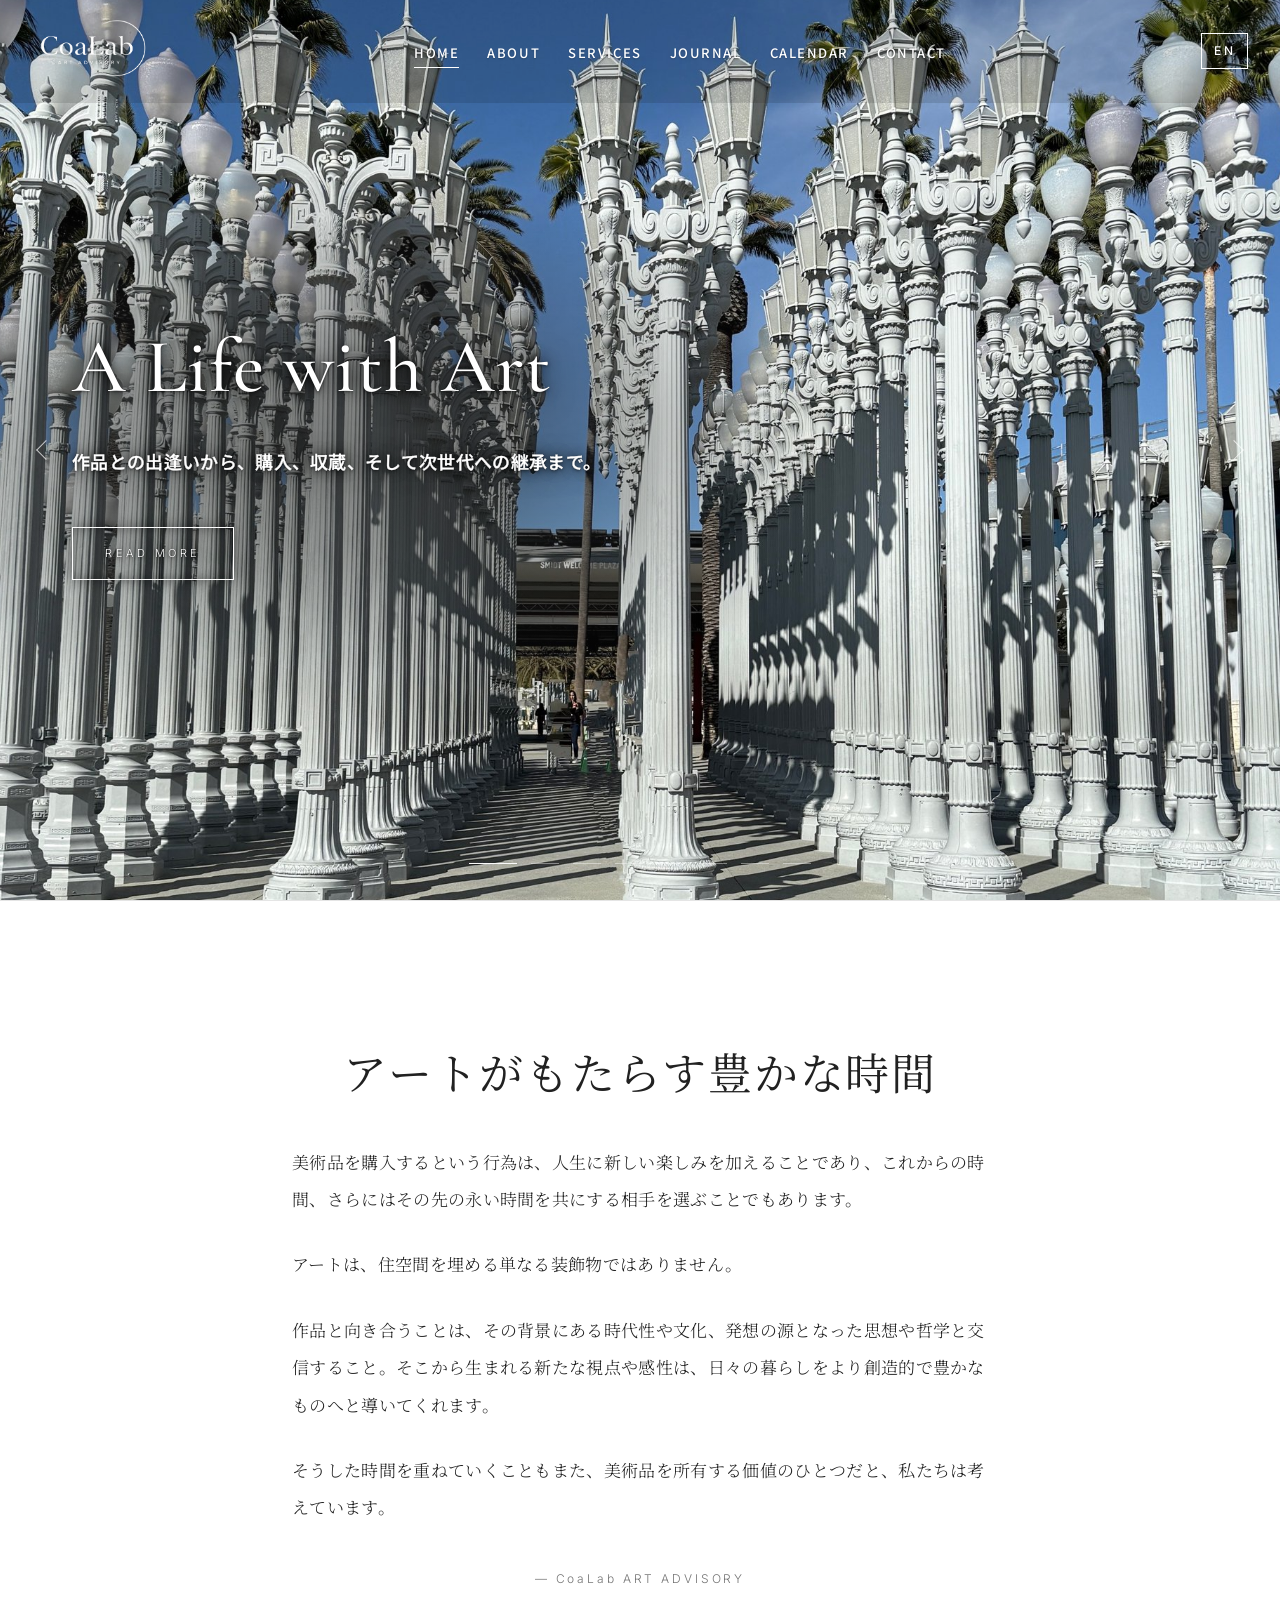
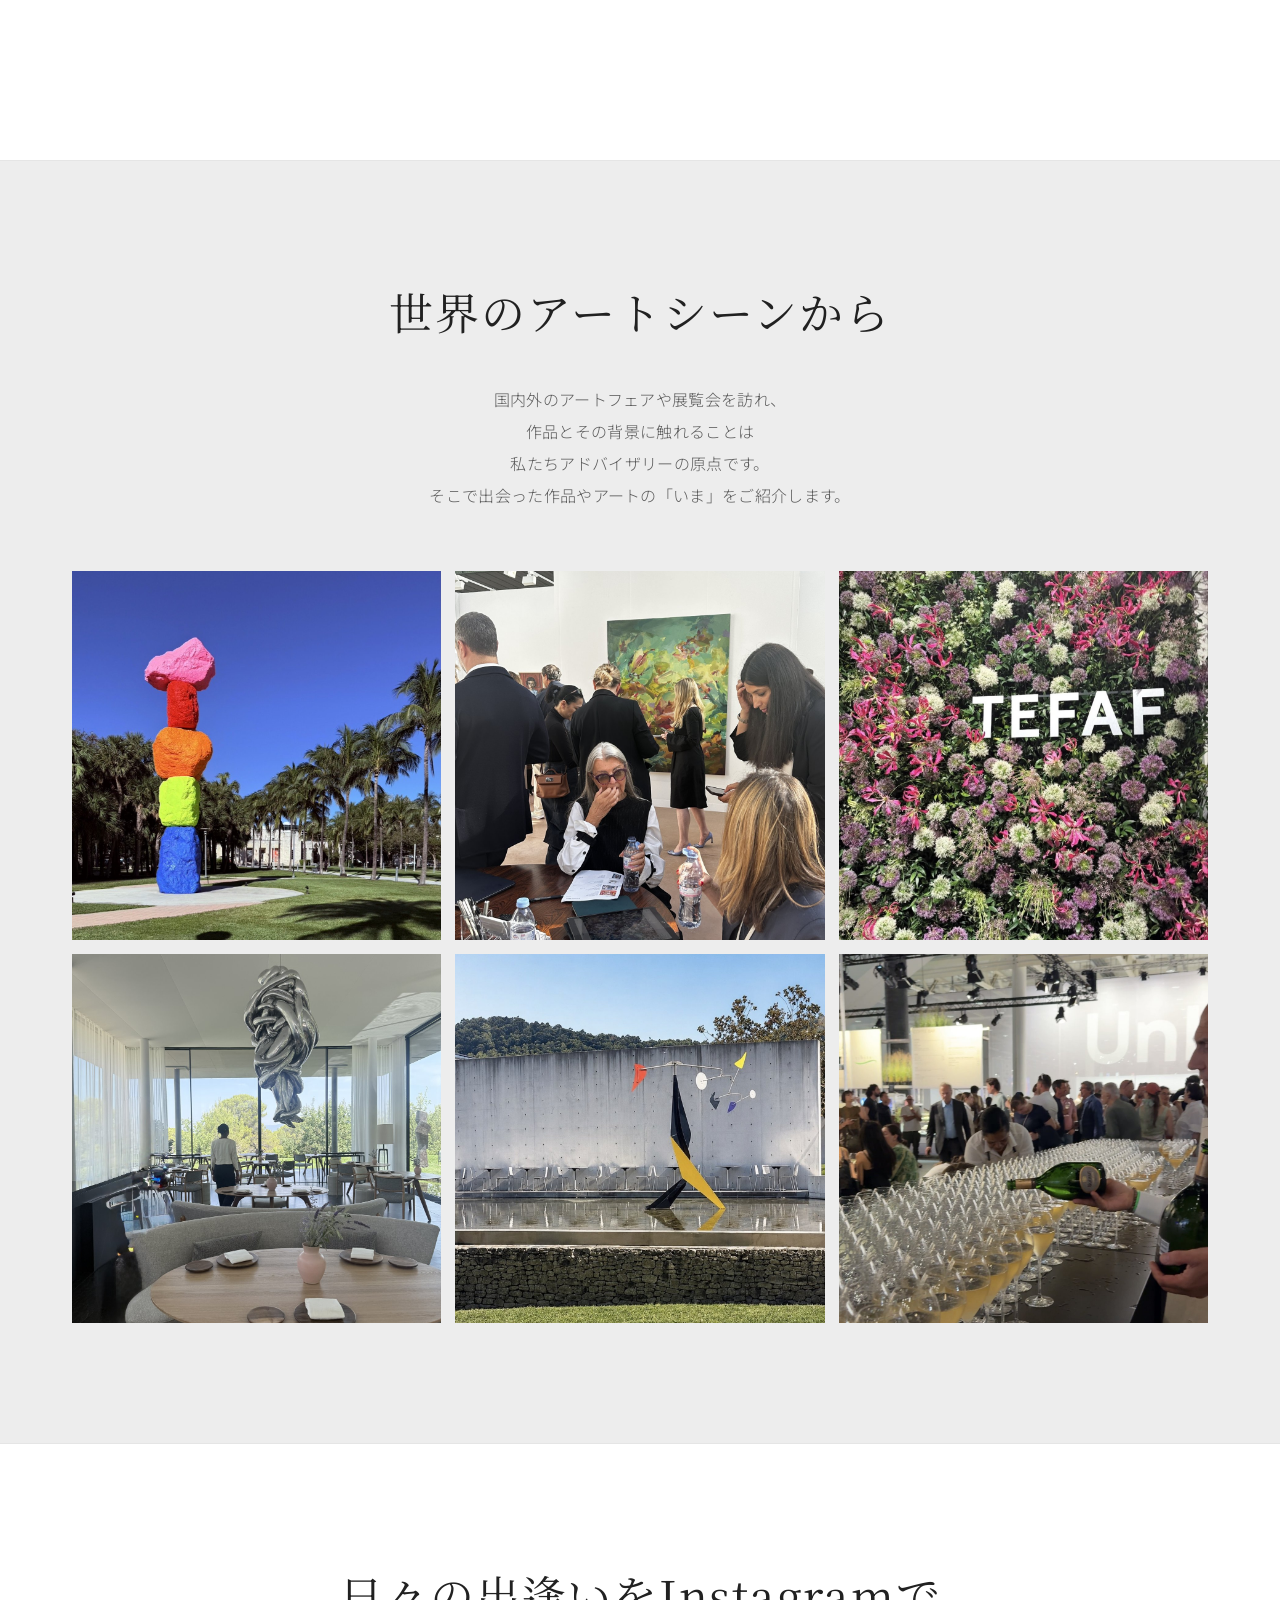
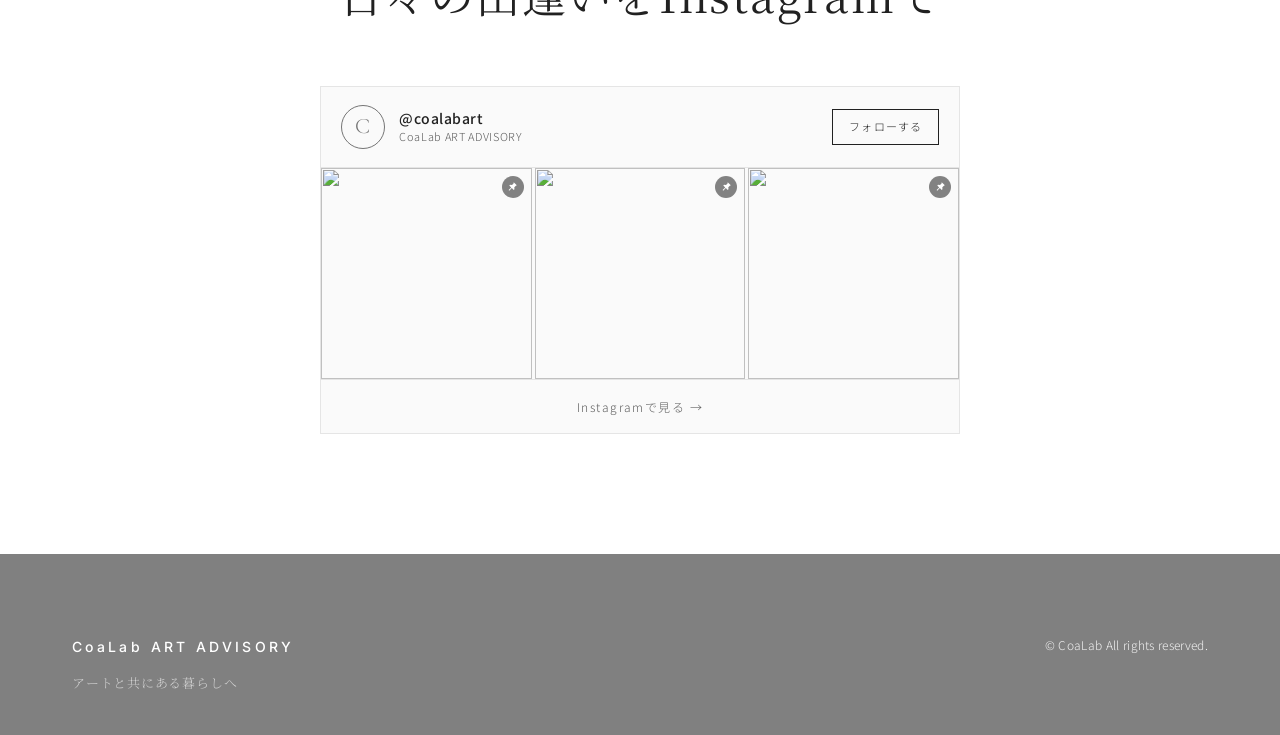
==== commit 6b730888: "Restore production fonts; keep only the 1104 client changes styles.css and the font links are back t" ====
--- a/index.html
+++ b/index.html
@@ -8,7 +8,7 @@
 <link rel="canonical" href="https://www.coalabart.com/">
 <link rel="preconnect" href="https://fonts.googleapis.com">
 <link rel="preconnect" href="https://fonts.gstatic.com" crossorigin>
-<link href="https://fonts.googleapis.com/css2?family=Inter:wght@300;400;500&family=Noto+Sans+JP:wght@300;400;500&display=swap" rel="stylesheet">
+<link href="https://fonts.googleapis.com/css2?family=Cormorant+Garamond:ital,wght@0,300;0,400;0,500;1,300&family=Inter:wght@300;400;500&family=Noto+Sans+JP:wght@300;400;500&family=Noto+Serif+JP:wght@300;400;500&display=swap" rel="stylesheet">
 <link rel="stylesheet" href="styles.css?v=20261104a">
 </head>
 <body class="page-sub">
--- a/styles.css
+++ b/styles.css
@@ -29,10 +29,10 @@
   --color-on-dark: #FFFFFF;
   --on-dark-rgb: 255, 255, 255;
 
-  /* 書体は日本語1種・英語1種に統一する（0904 クライアント指摘。参考: LURF GALLERY = Noto Sans JP + Helvetica系）
-     読みにくい箇所は書体を足さず、太さで調整する */
-  --font-jp: "Noto Sans JP", "Hiragino Sans", "Yu Gothic", sans-serif;
-  --font-en: "Inter", "Helvetica Neue", Arial, sans-serif;
+  --serif-jp: "Noto Serif JP", "Hiragino Mincho ProN", "YuMincho", "Yu Mincho", serif;
+  --serif-en: "Cormorant Garamond", "Georgia", serif;
+  --sans-jp: "Noto Sans JP", "Hiragino Sans", "Yu Gothic", sans-serif;
+  --sans-en: "Inter", "Helvetica Neue", Arial, sans-serif;
   --ease: cubic-bezier(.4,.0,.2,1);
 }
 
@@ -65,7 +65,7 @@
 body {
   background: var(--color-bg);
   color: var(--color-ink);
-  font-family: var(--font-jp);
+  font-family: var(--sans-jp);
   font-weight: 300;
   font-size: 16px;
   line-height: 1.8;
@@ -79,10 +79,8 @@
 [data-lang="en"] .lang-ja { display: none; }
 [data-lang="en"] .lang-en { display: inline; }
 [data-lang="en"] body, [data-lang="en"] {
-  font-family: var(--font-en);
-}
-/* 日本語表示の中にある英語だけの語句（見出しの Concept など） */
-[lang="en"] { font-family: var(--font-en); }
+  font-family: var(--sans-en);
+}
 
 /* ===== Layout helpers ===== */
 .container {
@@ -105,7 +103,7 @@
 .section:first-of-type { border-top: 0; }
 
 .section-label {
-  font-family: var(--font-en);
+  font-family: var(--sans-en);
   font-size: 11px;
   letter-spacing: 0.32em;
   color: var(--color-accent);
@@ -114,15 +112,15 @@
   font-weight: 400;
 }
 .section-title {
-  font-family: var(--font-jp);
-  font-weight: 300;
+  font-family: var(--serif-jp);
+  font-weight: 400;
   font-size: clamp(28px, 3.6vw, 44px);
   line-height: 1.4;
   letter-spacing: 0.04em;
   margin-bottom: 40px;
   color: var(--color-ink);
 }
-[data-lang="en"] .section-title { font-family: var(--font-en); font-weight: 300; letter-spacing: 0.01em; }
+[data-lang="en"] .section-title { font-family: var(--serif-en); font-weight: 400; letter-spacing: 0.02em; }
 .section-lead {
   font-size: 16px;
   line-height: 2;
@@ -170,14 +168,14 @@
   flex-direction: column;
   align-items: center;
   gap: 5px;
-  font-family: var(--font-en);
+  font-family: var(--serif-en);
   font-weight: 500;
   font-size: 25px;
   letter-spacing: 0.05em;
   line-height: 1;
 }
 .logo-sub {
-  font-family: var(--font-en);
+  font-family: var(--sans-en);
   font-size: 7.5px;
   font-weight: 500;
   letter-spacing: 0.42em;
@@ -193,7 +191,7 @@
 .site-header:not(.is-scrolled) .nav a,
 .site-header:not(.is-scrolled) .lang-toggle { text-shadow: 0 1px 2px rgba(0,0,0,0.25); }
 .logo-text {
-  font-family: var(--font-en);
+  font-family: var(--sans-en);
   font-size: 11px;
   letter-spacing: 0.24em;
   font-weight: 500;
@@ -203,7 +201,7 @@
   gap: 28px;
 }
 .nav a {
-  font-family: var(--font-en);
+  font-family: var(--sans-en);
   font-size: 13.5px;
   font-weight: 500;
   letter-spacing: 0.18em;
@@ -225,7 +223,7 @@
   transition: width 0.4s var(--ease);
 }
 .nav a:hover::after { width: 100%; }
-[data-lang="ja"] .nav a { font-size: 13px; letter-spacing: 0.12em; }
+[data-lang="ja"] .nav a { font-family: var(--sans-jp); font-size: 13px; letter-spacing: 0.12em; }
 
 .header-tools {
   display: flex;
@@ -233,7 +231,7 @@
   gap: 16px;
 }
 .lang-toggle {
-  font-family: var(--font-en);
+  font-family: var(--sans-en);
   font-size: 12px;
   font-weight: 500;
   letter-spacing: 0.2em;
@@ -338,7 +336,7 @@
   .hero-content::before { left: -80px; width: 130vw; height: 480px; }
 }
 .hero-eyebrow {
-  font-family: var(--font-en);
+  font-family: var(--sans-en);
   font-size: 11px;
   letter-spacing: 0.36em;
   text-transform: uppercase;
@@ -346,9 +344,9 @@
   opacity: 0.85;
   font-weight: 400;
 }
-[data-lang="ja"] .hero-eyebrow { font-family: var(--font-jp); letter-spacing: 0.2em; font-size: 12px; }
+[data-lang="ja"] .hero-eyebrow { font-family: var(--sans-jp); letter-spacing: 0.2em; font-size: 12px; }
 .hero-title {
-  font-family: var(--font-jp);
+  font-family: var(--serif-jp);
   font-weight: 500;
   font-size: clamp(36px, 6vw, 76px);
   line-height: 1.25;
@@ -356,30 +354,31 @@
   margin-bottom: 28px;
   max-width: 800px;
 }
-/* 0902: 日本語表示でもメインコピーは英文「A Life with Art」になったため、両言語とも英語書体で表示 */
+/* 0902: 日本語表示でもメインコピーは英文「A Life with Art」になったため、両言語とも欧文セリフで表示 */
 [data-lang="ja"] .hero-title,
-[data-lang="en"] .hero-title { font-family: var(--font-en); font-weight: 400; letter-spacing: 0; }
+[data-lang="en"] .hero-title { font-family: var(--serif-en); font-weight: 500; letter-spacing: 0.01em; }
 .hero-sub {
   font-size: 18px;
   line-height: 2;
   max-width: 560px;
   color: #ffffff;
   opacity: 1;
-  /* 0904 クライアント指摘: 縁取り(-webkit-text-stroke)で太らせるとサイト内の日本語と
-     別の書体に見えるため廃止。読みやすさは太さだけで調整する */
-  font-weight: 400;
+  /* 400と500の中間の太さに見せる（0.3pxの縁取りでわずかに太らせる）
+     ※ 0903: サブコピーは依頼外だったため 0902 以前の見え方に戻した（影も当時と同じ値を明示） */
+  -webkit-text-stroke: 0.3px #ffffff;
   text-shadow: 0 1px 3px rgba(0,0,0,0.45), 0 2px 18px rgba(0,0,0,0.5);
   margin-bottom: 48px;
 }
-/* PC幅は明るい写真の上で沈むので、太さ500 + メインコピーと同系の柔らかい黒のハロー */
+/* 0903: PC幅だけサブコピーを読みやすく（太さ500 + 黒のハロー）。スマホは上の元の見え方のまま */
 @media (min-width: 961px) {
   .hero-sub {
     font-weight: 500;
+    -webkit-text-stroke: 0.4px #ffffff;
     text-shadow: 0 0 1px rgba(0,0,0,0.45), 0 1px 3px rgba(0,0,0,0.55), 0 0 12px rgba(0,0,0,0.60), 0 0 12px rgba(0,0,0,0.50), 0 3px 24px rgba(0,0,0,0.50);
   }
 }
 .hero-cta {
-  font-family: var(--font-en);
+  font-family: var(--sans-en);
   font-size: 11px;
   letter-spacing: 0.32em;
   border: 1px solid var(--color-on-dark);
@@ -438,16 +437,16 @@
 .statement { background: var(--color-bg); text-align: center; padding: 140px 0; }
 .statement .section-label { display: inline-block; }
 .statement-body p {
-  font-family: var(--font-jp);
+  font-family: var(--serif-jp);
   font-size: 17px;
   line-height: 2.2;
   color: var(--color-ink);
   margin-bottom: 28px;
   text-align: left;
 }
-[data-lang="en"] .statement-body p { font-family: var(--font-en); font-size: 17px; line-height: 1.9; letter-spacing: 0; }
+[data-lang="en"] .statement-body p { font-family: var(--serif-en); font-size: 19px; line-height: 1.85; letter-spacing: 0.01em; }
 .statement-signature {
-  font-family: var(--font-en) !important;
+  font-family: var(--sans-en) !important;
   font-size: 12px !important;
   letter-spacing: 0.24em;
   color: var(--color-accent) !important;
@@ -472,7 +471,7 @@
   height: auto; /* 構図の左右を切らず、写真そのままの比率で見せる */
 }
 .concept-text .lead {
-  font-family: var(--font-jp);
+  font-family: var(--serif-jp);
   font-size: 18px;
   line-height: 2;
   color: var(--color-ink);
@@ -481,20 +480,20 @@
   border-bottom: 1px solid var(--color-line);
 }
 .concept-text .lead p + p { margin-top: 1.5em; }
-[data-lang="en"] .concept-text .lead { font-family: var(--font-en); font-size: 18px; line-height: 1.8; }
+[data-lang="en"] .concept-text .lead { font-family: var(--serif-en); font-size: 20px; line-height: 1.7; }
 .concept-list li {
   margin-bottom: 36px;
   padding-left: 0;
 }
 .concept-list h3 {
-  font-family: var(--font-jp);
+  font-family: var(--serif-jp);
   font-weight: 500;
   font-size: 19px;
   letter-spacing: 0.06em;
   margin-bottom: 12px;
   color: var(--color-ink);
 }
-[data-lang="en"] .concept-list h3 { font-family: var(--font-en); font-weight: 500; letter-spacing: 0.01em; font-size: 19px; }
+[data-lang="en"] .concept-list h3 { font-family: var(--serif-en); font-weight: 500; letter-spacing: 0.02em; font-size: 22px; }
 .concept-list p {
   font-size: 15px;
   line-height: 2;
@@ -531,15 +530,16 @@
 }
 .service-icon svg { width: 100%; height: 100%; }
 .service-num {
-  font-family: var(--font-en);
-  font-size: 12px;
+  font-family: var(--serif-en);
+  font-style: italic;
+  font-size: 14px;
   color: var(--color-accent);
   text-align: center; /* PCもモバイル同様に中央 */
-  letter-spacing: 0.2em;
+  letter-spacing: 0.1em;
   margin-bottom: 16px;
 }
 .service-card h3 {
-  font-family: var(--font-jp);
+  font-family: var(--serif-jp);
   font-weight: 500;
   font-size: 22px;
   text-align: center; /* PCもモバイル同様に中央 */
@@ -547,7 +547,7 @@
   margin-bottom: 20px;
   line-height: 1.4;
 }
-[data-lang="en"] .service-card h3 { font-family: var(--font-en); font-weight: 500; font-size: 22px; letter-spacing: 0.01em; }
+[data-lang="en"] .service-card h3 { font-family: var(--serif-en); font-weight: 500; font-size: 26px; letter-spacing: 0.01em; }
 .service-card p {
   font-size: 14.5px;
   line-height: 2;
@@ -563,10 +563,10 @@
   align-items: center;
 }
 .profile-name {
-  font-family: var(--font-en);
-  font-weight: 400;
-  font-size: 24px;
-  letter-spacing: 0.04em;
+  font-family: var(--serif-en);
+  font-weight: 500;
+  font-size: 26px;
+  letter-spacing: 0.06em;
   color: var(--color-ink);
   margin-bottom: 28px;
 }
@@ -594,13 +594,13 @@
   align-items: baseline;
 }
 .profile-meta dt {
-  font-family: var(--font-en);
+  font-family: var(--sans-en);
   font-size: 11px;
   letter-spacing: 0.24em;
   color: var(--color-accent);
   text-transform: uppercase;
 }
-[data-lang="ja"] .profile-meta dt { font-family: var(--font-jp); letter-spacing: 0.12em; font-size: 12px; }
+[data-lang="ja"] .profile-meta dt { font-family: var(--sans-jp); letter-spacing: 0.12em; font-size: 12px; }
 .profile-meta dd {
   font-size: 14.5px;
   line-height: 1.9;
@@ -682,7 +682,7 @@
   transform: translateY(-3px);
 }
 .contact-label {
-  font-family: var(--font-en);
+  font-family: var(--sans-en);
   font-size: 10px;
   letter-spacing: 0.32em;
   color: var(--color-accent);
@@ -690,9 +690,9 @@
   font-weight: 500;
 }
 .contact-value {
-  font-family: var(--font-en);
-  font-size: 16px;
-  letter-spacing: 0.02em;
+  font-family: var(--serif-en);
+  font-size: 18px;
+  letter-spacing: 0.04em;
   color: var(--color-ink);
   margin-bottom: 12px;
 }
@@ -720,7 +720,7 @@
   flex-wrap: wrap;
 }
 .footer-logo {
-  font-family: var(--font-en);
+  font-family: var(--sans-en);
   font-size: 14px;
   letter-spacing: 0.24em;
   color: var(--color-on-dark);
@@ -728,12 +728,12 @@
   font-weight: 500;
 }
 .footer-tagline {
-  font-family: var(--font-jp);
+  font-family: var(--serif-jp);
   font-size: 13px;
   letter-spacing: 0.06em;
   opacity: 0.7;
 }
-[data-lang="en"] .footer-tagline { font-family: var(--font-en); }
+[data-lang="en"] .footer-tagline { font-family: var(--serif-en); }
 .footer-meta {
   text-align: right;
   font-size: 12px;
@@ -851,21 +851,21 @@
   background: var(--color-surface);
 }
 .journal-notice-label {
-  font-family: var(--font-en);
+  font-family: var(--sans-en);
   font-size: 11px;
   letter-spacing: 0.32em;
   color: var(--color-accent);
   margin-bottom: 20px;
 }
 .journal-notice-title {
-  font-family: var(--font-jp);
+  font-family: var(--serif-jp);
   font-weight: 400;
   font-size: 24px;
   line-height: 1.6;
   letter-spacing: 0.04em;
   margin-bottom: 24px;
 }
-[data-lang="en"] .journal-notice-title { font-family: var(--font-en); font-size: 24px; }
+[data-lang="en"] .journal-notice-title { font-family: var(--serif-en); font-size: 27px; }
 .journal-notice-text {
   font-size: 15px;
   line-height: 2;
@@ -920,26 +920,25 @@
   display: flex;
   align-items: flex-end;
   background-size: cover;
-  background-position: center var(--hero-focus, 50%);
+  background-position: center;
   padding: 160px 0 64px;
 }
 /* Contact: 高さ上限(85svh)で上下が切れる際、作品「What me worry?」が帯の中央に来る位置 */
-.hero-pos-contact { --hero-focus: 30%; }
+.page-hero.hero-pos-contact { background-position: center 30%; }
+/* 1104 クライアント指示: Contact のみ、画面を最大化していない窓でも作品「What me worry?」が
+   上下とも切れずに収まるよう、PC では高さの下限を幅基準（44vw）で確保し、作品が帯の中央に来る
+   位置に焦点を置く。写真の幅は変えない（高さが足りない分だけ少し縦に伸ばす） */
+@media (min-width: 961px) {
+  .page-hero.hero-pos-contact {
+    height: min(calc(100vw / var(--hero-ar, 1.333)), max(76svh, 44vw));
+    background-position: center 37%;
+  }
+}
 .page-hero-overlay {
   position: absolute;
   inset: 0;
   /* 全面を暗くせず、タイトルが乗る下端だけ暗くする（可読性は文字影で担保） */
   background: linear-gradient(to bottom, rgba(var(--overlay-rgb),0) 0%, rgba(var(--overlay-rgb),0) 55%, rgba(var(--overlay-rgb),0.42) 100%);
-}
-/* 1104 クライアント指示: 下層ページのトップ画像は公開中の幅・高さ（76svh 上限）のまま。
-   Contact のみ、画面を最大化していない窓でも作品「What me worry?」が上下とも切れずに
-   収まるよう、PC では高さの下限を幅基準（44vw）で確保し、作品が帯の中央に来る位置に焦点を置く。
-   （写真の幅は変えない。高さが足りない分だけ少し縦に伸ばす） */
-@media (min-width: 961px) {
-  .page-hero.hero-pos-contact {
-    height: min(calc(100vw / var(--hero-ar, 1.333)), max(76svh, 44vw));
-    --hero-focus: 37%;
-  }
 }
 .page-hero-inner {
   /* 画像が画面より高い場合でも、タイトルが最初の画面内に見えるように
@@ -951,20 +950,21 @@
   color: var(--color-on-dark);
 }
 .page-hero-label {
-  font-family: var(--font-en);
+  font-family: var(--sans-en);
   font-size: 11px;
   letter-spacing: 0.34em;
   margin-bottom: 14px;
   opacity: 0.85;
 }
 .page-hero-title {
-  font-family: var(--font-en);
-  font-weight: 300;
+  font-family: var(--serif-jp);
+  font-weight: 400;
   font-size: clamp(28px, 4vw, 44px);
   letter-spacing: 0.06em;
   line-height: 1.4;
   text-shadow: 0 1px 3px rgba(0,0,0,0.45), 0 2px 18px rgba(0,0,0,0.5);
 }
+[data-lang="en"] .page-hero-title { font-family: var(--serif-en); font-weight: 500; }
 
 /* ===== Journal ===== */
 .journal { background: var(--color-bg); }
@@ -994,20 +994,20 @@
 .journal-item:hover .journal-thumb img { transform: scale(1.04); }
 .journal-body { padding: 28px 28px 32px; }
 .journal-date {
-  font-family: var(--font-en);
+  font-family: var(--sans-en);
   font-size: 10px;
   letter-spacing: 0.28em;
   color: var(--color-accent);
   margin-bottom: 12px;
 }
 .journal-title {
-  font-family: var(--font-jp);
+  font-family: var(--serif-jp);
   font-weight: 500;
   font-size: 19px;
   line-height: 1.6;
   margin-bottom: 12px;
 }
-[data-lang="en"] .journal-title { font-family: var(--font-en); font-size: 19px; }
+[data-lang="en"] .journal-title { font-family: var(--serif-en); font-size: 21px; }
 .journal-excerpt {
   font-size: 13.5px;
   line-height: 1.9;
@@ -1015,7 +1015,7 @@
   margin-bottom: 18px;
 }
 .journal-more {
-  font-family: var(--font-en);
+  font-family: var(--sans-en);
   font-size: 10.5px;
   letter-spacing: 0.22em;
   color: var(--color-ink);
@@ -1026,8 +1026,8 @@
 /* ===== Calendar ===== */
 .calendar { background: var(--color-bg); }
 .calendar-year {
-  font-family: var(--font-en);
-  font-weight: 300;
+  font-family: var(--serif-en);
+  font-weight: 400;
   font-size: 28px;
   letter-spacing: 0.14em;
   text-align: center;
@@ -1043,13 +1043,13 @@
   border-bottom: 1px solid var(--color-line-soft);
 }
 .calendar-month-label {
-  font-family: var(--font-jp);
+  font-family: var(--serif-jp);
   font-weight: 400;
   font-size: 22px;
   letter-spacing: 0.08em;
   color: var(--color-accent);
 }
-[data-lang="en"] .calendar-month-label { font-family: var(--font-en); font-weight: 400; }
+[data-lang="en"] .calendar-month-label { font-family: var(--serif-en); font-weight: 500; }
 .calendar-month ul {
   display: flex;
   flex-direction: column;
@@ -1065,7 +1065,7 @@
 }
 .calendar-month li:last-child { border-bottom: 0; padding-bottom: 0; }
 .fair-name {
-  font-family: var(--font-jp);
+  font-family: var(--serif-jp);
   font-size: 16.5px;
   letter-spacing: 0.04em;
 }
@@ -1076,7 +1076,7 @@
   transition: border-color 0.2s ease;
 }
 .fair-name a:hover { border-bottom-color: currentColor; }
-[data-lang="en"] .fair-name { font-family: var(--font-en); font-size: 16.5px; }
+[data-lang="en"] .fair-name { font-family: var(--serif-en); font-size: 18px; }
 .fair-meta {
   display: flex;
   align-items: baseline;
@@ -1084,7 +1084,7 @@
   flex-shrink: 0;
 }
 .fair-city {
-  font-family: var(--font-en);
+  font-family: var(--sans-en);
   font-size: 11px;
   letter-spacing: 0.2em;
   text-transform: uppercase;
@@ -1092,7 +1092,7 @@
   white-space: nowrap;
 }
 .fair-date {
-  font-family: var(--font-en);
+  font-family: var(--sans-en);
   font-size: 12px;
   letter-spacing: 0.08em;
   color: var(--color-ink);
@@ -1125,14 +1125,14 @@
 .form-field { margin-bottom: 32px; }
 .form-field label {
   display: block;
-  font-family: var(--font-en);
+  font-family: var(--sans-en);
   font-size: 11px;
   letter-spacing: 0.24em;
   color: var(--color-ink-soft);
   margin-bottom: 10px;
   text-transform: uppercase;
 }
-[data-lang="ja"] .form-field label { font-family: var(--font-jp); letter-spacing: 0.18em; }
+[data-lang="ja"] .form-field label { font-family: var(--sans-jp); letter-spacing: 0.18em; }
 .form-field label em {
   font-style: normal;
   color: var(--color-accent);
@@ -1159,7 +1159,7 @@
 }
 .form-submit { text-align: center; margin-top: 8px; }
 .form-button {
-  font-family: var(--font-en);
+  font-family: var(--sans-en);
   font-size: 12px;
   letter-spacing: 0.28em;
   border: 1px solid var(--color-ink);
@@ -1207,18 +1207,18 @@
   padding: 22px 2px;
 }
 .contact-line-label {
-  font-family: var(--font-en);
+  font-family: var(--sans-en);
   font-size: 11px;
   letter-spacing: 0.28em;
   color: var(--color-accent);
 }
 .contact-line-value {
-  font-family: var(--font-jp);
+  font-family: var(--serif-jp);
   font-size: 15.5px;
   letter-spacing: 0.04em;
   text-align: right;
 }
-[data-lang="en"] .contact-line-value { font-family: var(--font-en); font-size: 15.5px; }
+[data-lang="en"] .contact-line-value { font-family: var(--serif-en); font-size: 16.5px; }
 .contact-sns {
   text-align: center;
   margin: 40px 0 8px;
@@ -1282,7 +1282,7 @@
   border-radius: 50%;
   border: 1px solid var(--color-accent);
   color: var(--color-accent);
-  font-family: var(--font-en);
+  font-family: var(--serif-en);
   font-size: 22px;
   overflow: hidden;
   display: grid;
